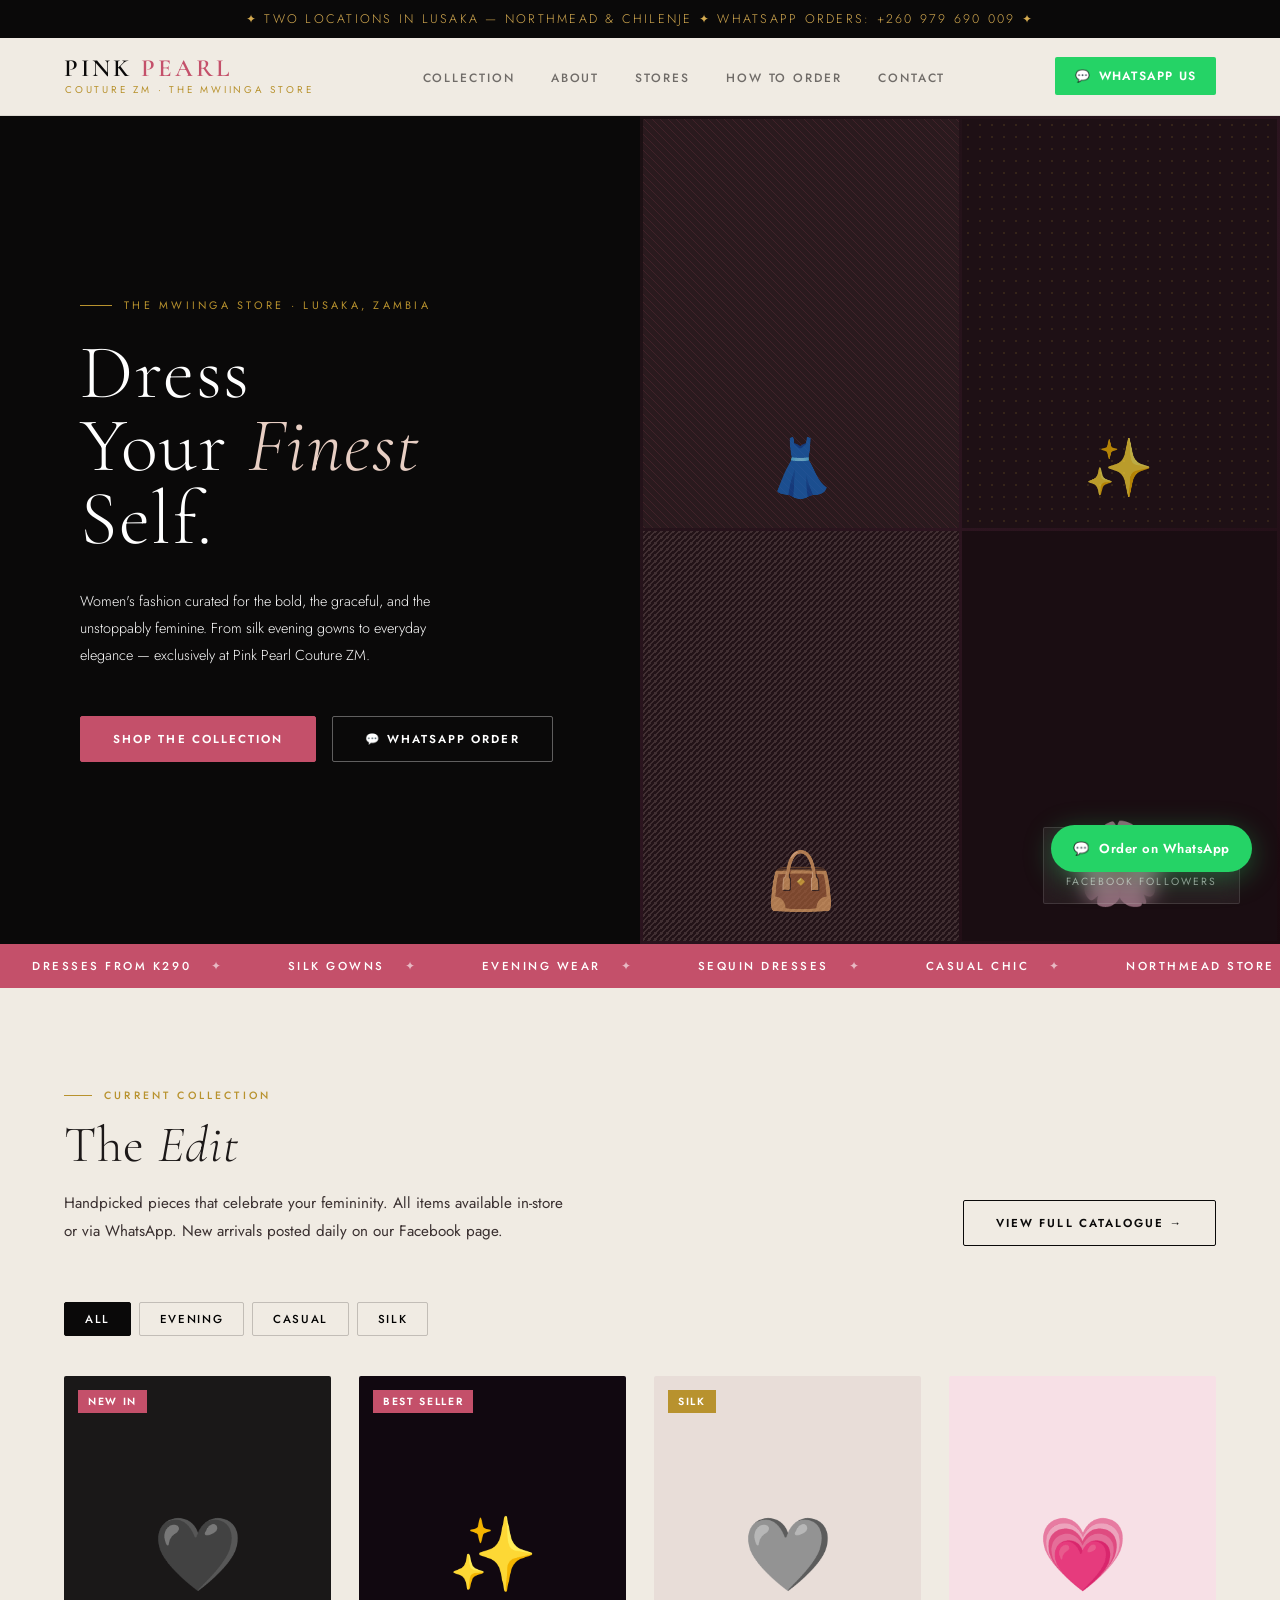
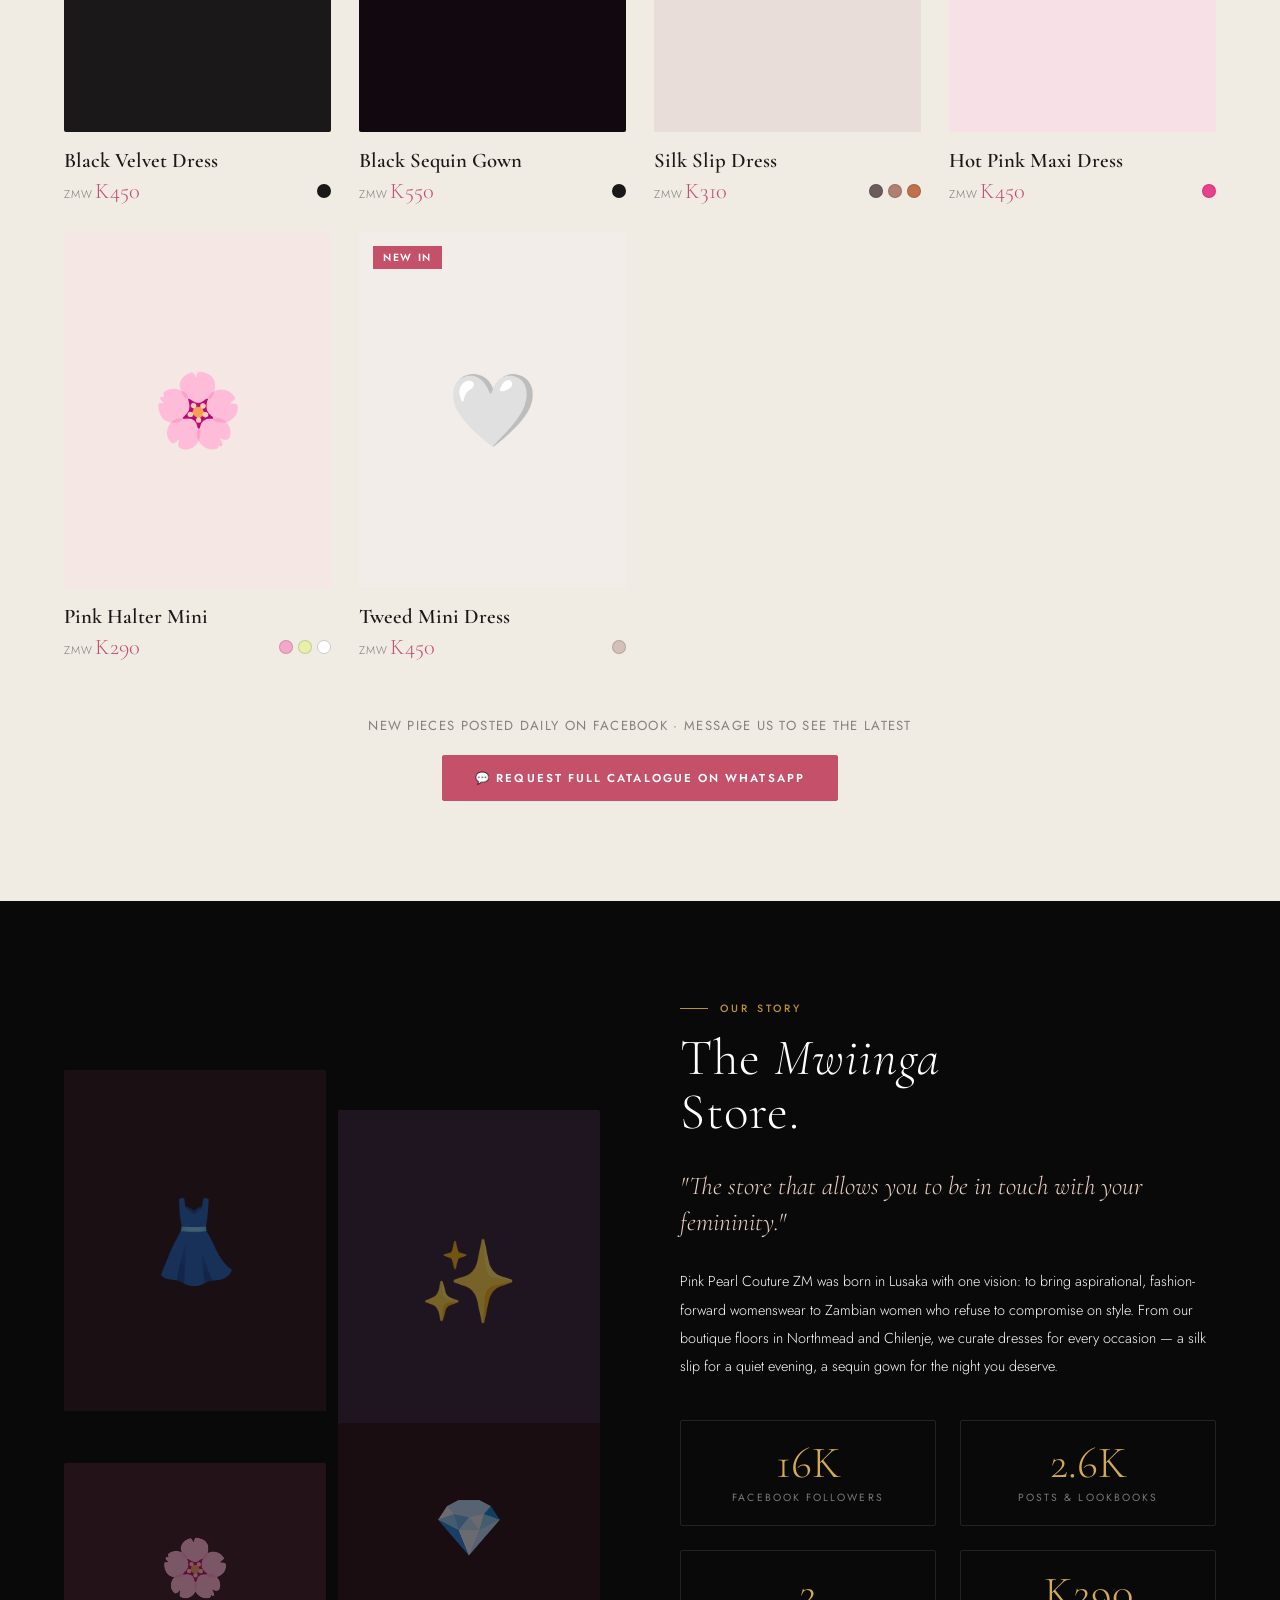
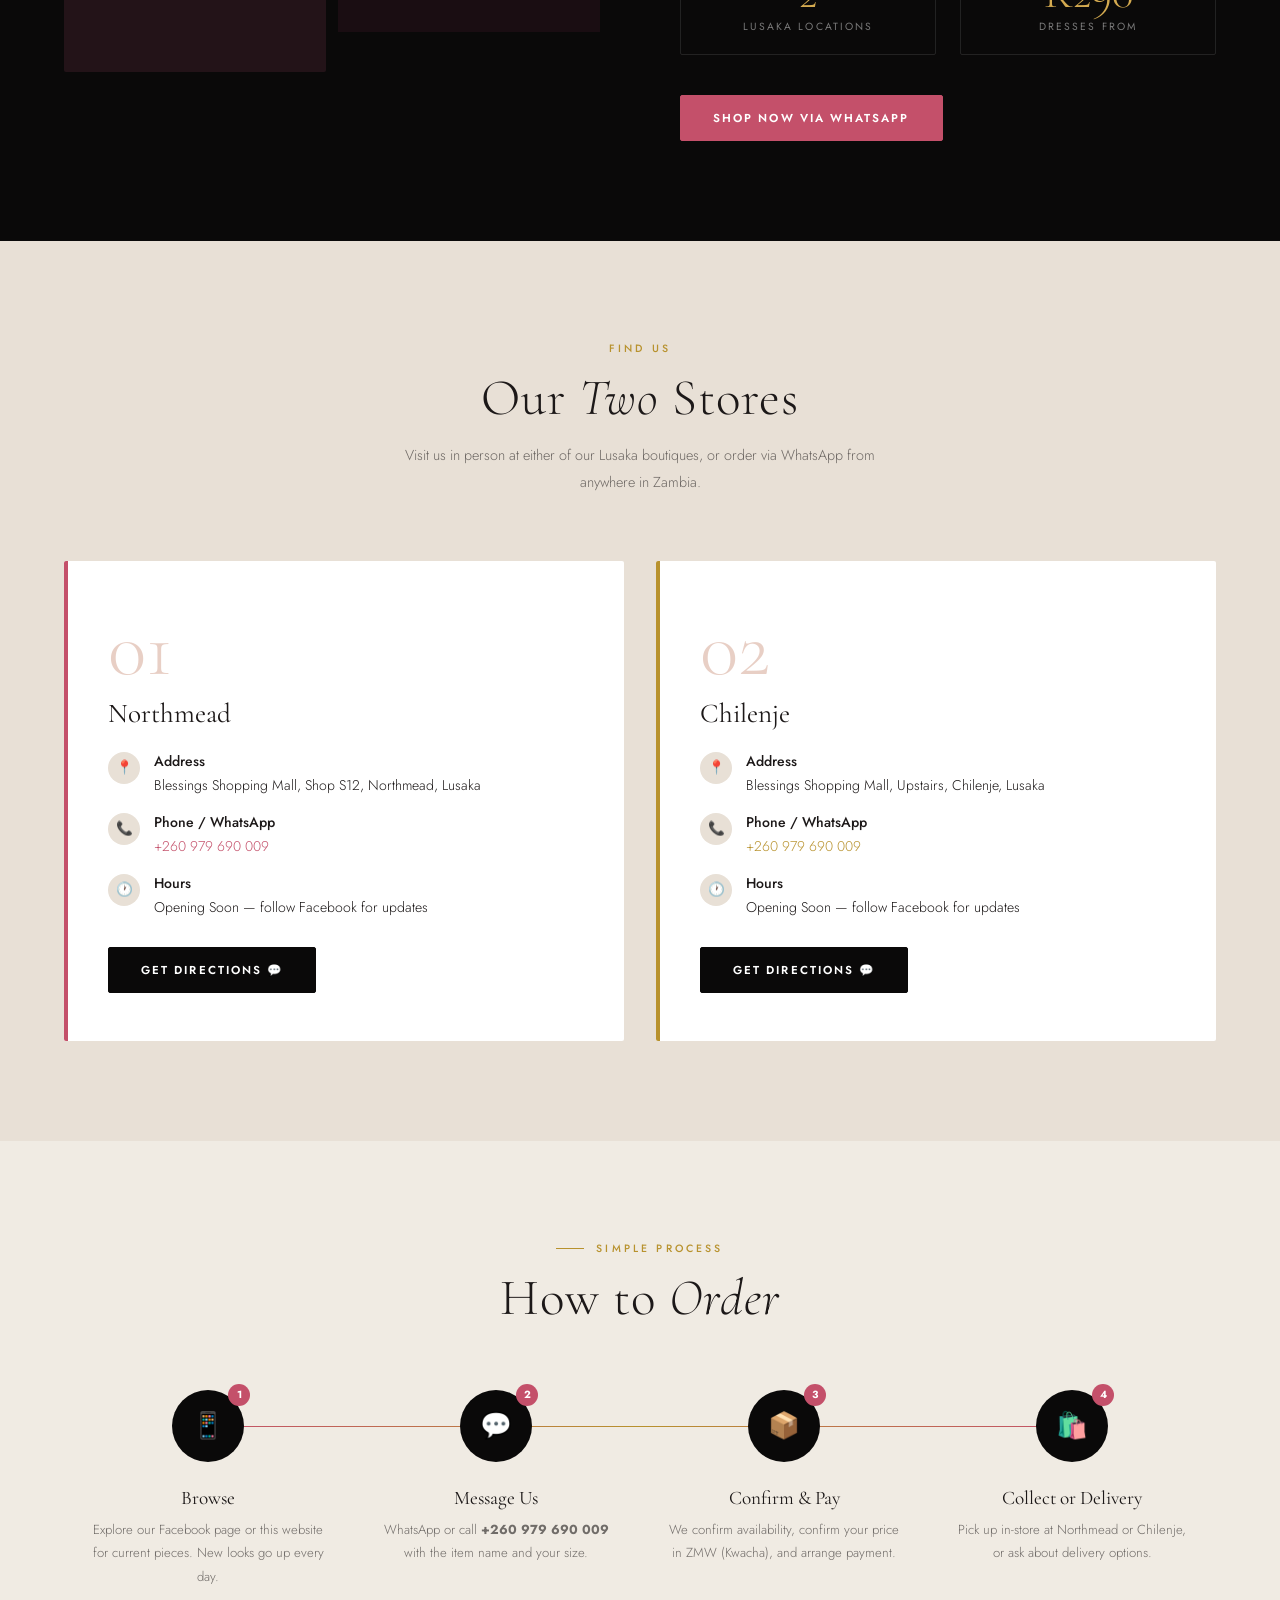
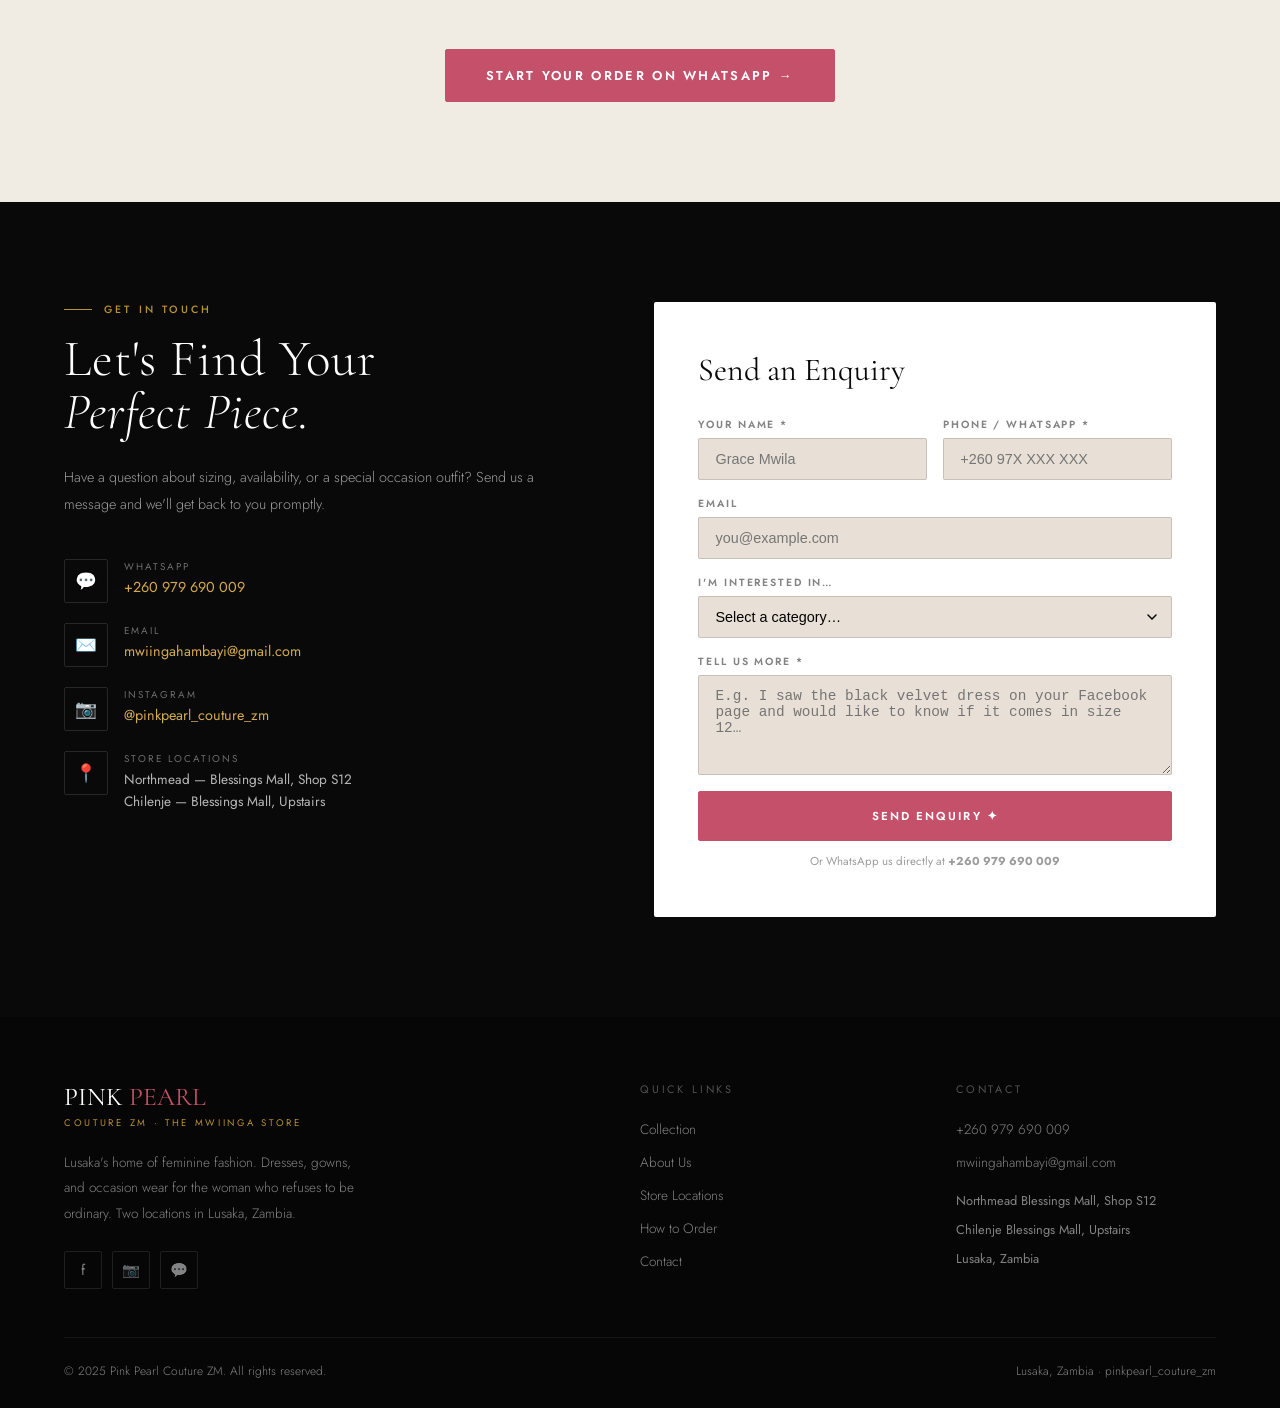
==== index.html @ a9a901a6 "Initial commit" ====
<!DOCTYPE html>
<html lang="en">
<head>
  <meta charset="UTF-8" />
  <meta name="viewport" content="width=device-width, initial-scale=1.0" />
  <title>Pink Pearl Couture ZM — The Mwiinga Store</title>
  <!-- Static website deployable on GitHub Pages, Vercel, Cloudflare Pages, Netlify, etc. -->
  <meta name="description" content="Lusaka's premier women's fashion boutique. Dresses, silk gowns, occasion wear. Two locations: Northmead & Chilenje, Lusaka, Zambia." />
  <link rel="preconnect" href="https://fonts.googleapis.com" />
  <link href="https://fonts.googleapis.com/css2?family=Cormorant+Garamond:ital,wght@0,300;0,400;0,600;1,300;1,400&family=Jost:wght@300;400;500;600&display=swap" rel="stylesheet" />
    <link rel="stylesheet" href="./assets/css/style.css" />
</head>
<body>

<!-- ANNOUNCEMENT -->
<div class="announce">
  ✦ Two locations in Lusaka — Northmead & Chilenje ✦ WhatsApp Orders: +260 979 690 009 ✦
</div>

<!-- NAVBAR -->
<nav class="nav" id="nav">
  <div class="nav__inner">
    <a href="#" class="nav__logo">
      <span class="nav__logo-main">PINK <span>PEARL</span></span>
      <span class="nav__logo-sub">Couture ZM · The Mwiinga Store</span>
    </a>
    <ul class="nav__links">
      <li><a href="#catalogue">Collection</a></li>
      <li><a href="#about">About</a></li>
      <li><a href="#locations">Stores</a></li>
      <li><a href="#order">How to Order</a></li>
      <li><a href="#contact">Contact</a></li>
    </ul>
    <div class="nav__actions">
      <a href="https://wa.me/260979690009" target="_blank" class="nav__wa">
        <span>💬</span> WhatsApp Us
      </a>
    </div>
    <button class="hamburger" id="ham" aria-label="Menu">
      <span></span><span></span><span></span>
    </button>
  </div>
  <ul class="mobile-nav" id="mobileNav">
    <li><a href="#catalogue">Collection</a></li>
    <li><a href="#about">About</a></li>
    <li><a href="#locations">Stores</a></li>
    <li><a href="#order">How to Order</a></li>
    <li><a href="#contact">Contact</a></li>
    <li>
      <a href="https://wa.me/260979690009" target="_blank"
         style="display:flex;align-items:center;gap:8px;background:#25d366;color:#fff;padding:14px 24px;border-radius:2px;font-weight:600;font-size:0.78rem;letter-spacing:0.12em;text-transform:uppercase;">
        💬 WhatsApp: +260 979 690 009
      </a>
    </li>
  </ul>
</nav>

<!-- HERO -->
<header class="hero">
  <div class="hero__left">
    <div class="hero__eyebrow">The Mwiinga Store · Lusaka, Zambia</div>
    <h1 class="reveal">
      Dress<br/>
      Your <em>Finest</em><br/>
      Self.
    </h1>
    <p class="hero__sub reveal">
      Women's fashion curated for the bold, the graceful, and the unstoppably feminine. From silk evening gowns to everyday elegance — exclusively at Pink Pearl Couture ZM.
    </p>
    <div class="hero__ctas reveal">
      <a href="#catalogue" class="btn btn-pink">Shop the Collection</a>
      <a href="https://wa.me/260979690009?text=Hi%2C%20I%20saw%20your%20collection%20and%20would%20like%20to%20enquire" target="_blank" class="btn btn-ghost">💬 WhatsApp Order</a>
    </div>
  </div>
  <div class="hero__right">
    <div class="hero__right-bg"></div>
    <div class="hero__grid">
      <div class="hero__grid-item"><span class="hero__grid-emoji">👗</span></div>
      <div class="hero__grid-item"><span class="hero__grid-emoji">✨</span></div>
      <div class="hero__grid-item"><span class="hero__grid-emoji">👜</span></div>
      <div class="hero__grid-item"><span class="hero__grid-emoji">🌸</span></div>
    </div>
    <div class="hero__tag">
      <span class="hero__tag-num">16K</span>
      <div class="hero__tag-label">Facebook Followers</div>
    </div>
  </div>
</header>

<!-- TICKER -->
<div class="ticker" aria-hidden="true">
  <div class="ticker__track">
    <span class="ticker__item">Dresses from K290</span>
    <span class="ticker__item">Silk Gowns</span>
    <span class="ticker__item">Evening Wear</span>
    <span class="ticker__item">Sequin Dresses</span>
    <span class="ticker__item">Casual Chic</span>
    <span class="ticker__item">Northmead Store</span>
    <span class="ticker__item">Chilenje Store</span>
    <span class="ticker__item">WhatsApp Orders</span>
    <span class="ticker__item">Dresses from K290</span>
    <span class="ticker__item">Silk Gowns</span>
    <span class="ticker__item">Evening Wear</span>
    <span class="ticker__item">Sequin Dresses</span>
    <span class="ticker__item">Casual Chic</span>
    <span class="ticker__item">Northmead Store</span>
    <span class="ticker__item">Chilenje Store</span>
    <span class="ticker__item">WhatsApp Orders</span>
  </div>
</div>

<!-- CATALOGUE -->
<section class="catalogue" id="catalogue">
  <div class="container">
    <div class="catalogue__header">
      <div class="catalogue__intro">
        <div class="section-label">Current Collection</div>
        <h2 class="section-title">The <em>Edit</em></h2>
        <p>Handpicked pieces that celebrate your femininity. All items available in-store or via WhatsApp. New arrivals posted daily on our Facebook page.</p>
      </div>
      <a href="https://wa.me/260979690009?text=Hi%2C%20I%27d%20like%20to%20see%20your%20full%20catalogue" target="_blank" class="btn btn-outline-dark">View Full Catalogue →</a>
    </div>

    <div class="catalogue__filters">
      <button class="filter-btn active" onclick="filterCat(this,'all')">All</button>
      <button class="filter-btn" onclick="filterCat(this,'evening')">Evening</button>
      <button class="filter-btn" onclick="filterCat(this,'casual')">Casual</button>
      <button class="filter-btn" onclick="filterCat(this,'silk')">Silk</button>
    </div>

    <div class="catalogue__grid" id="catalogueGrid">

      <div class="product-card reveal" data-cat="evening">
        <div class="product-card__img bg-ink">
          <div class="product-card__img-inner" style="font-size:4.5rem;">🖤</div>
          <div class="product-card__badge">New In</div>
          <a href="https://wa.me/260979690009?text=Hi%2C%20I%27m%20interested%20in%20the%20black%20velvet%20dress%20K450" target="_blank" class="product-card__wa" title="Order on WhatsApp">💬</a>
        </div>
        <div class="product-card__name">Black Velvet Dress</div>
        <div class="product-card__meta">
          <div class="product-card__price"><span>ZMW</span>K450</div>
          <div class="product-card__colors">
            <div class="product-card__color" style="background:#1a1818;"></div>
          </div>
        </div>
      </div>

      <div class="product-card reveal" data-cat="evening">
        <div class="product-card__img" style="background:#110810;">
          <div class="product-card__img-inner" style="font-size:4.5rem;">✨</div>
          <div class="product-card__badge">Best Seller</div>
          <a href="https://wa.me/260979690009?text=Hi%2C%20I%27m%20interested%20in%20the%20black%20sequin%20dress%20K550" target="_blank" class="product-card__wa" title="Order on WhatsApp">💬</a>
        </div>
        <div class="product-card__name">Black Sequin Gown</div>
        <div class="product-card__meta">
          <div class="product-card__price"><span>ZMW</span>K550</div>
          <div class="product-card__colors">
            <div class="product-card__color" style="background:#1a1818;"></div>
          </div>
        </div>
      </div>

      <div class="product-card reveal" data-cat="silk">
        <div class="product-card__img bg-dusty">
          <div class="product-card__img-inner" style="font-size:4.5rem;">🩶</div>
          <div class="product-card__badge gold">Silk</div>
          <a href="https://wa.me/260979690009?text=Hi%2C%20I%27m%20interested%20in%20the%20silk%20slip%20dress%20K310" target="_blank" class="product-card__wa">💬</a>
        </div>
        <div class="product-card__name">Silk Slip Dress</div>
        <div class="product-card__meta">
          <div class="product-card__price"><span>ZMW</span>K310</div>
          <div class="product-card__colors">
            <div class="product-card__color" style="background:#6b5b5b;"></div>
            <div class="product-card__color" style="background:#b08070;"></div>
            <div class="product-card__color" style="background:#c0704a;"></div>
          </div>
        </div>
      </div>

      <div class="product-card reveal" data-cat="casual">
        <div class="product-card__img bg-pink">
          <div class="product-card__img-inner" style="font-size:4.5rem;">💗</div>
          <a href="https://wa.me/260979690009?text=Hi%2C%20I%27m%20interested%20in%20the%20hot%20pink%20maxi%20dress%20K450" target="_blank" class="product-card__wa">💬</a>
        </div>
        <div class="product-card__name">Hot Pink Maxi Dress</div>
        <div class="product-card__meta">
          <div class="product-card__price"><span>ZMW</span>K450</div>
          <div class="product-card__colors">
            <div class="product-card__color" style="background:#e8408a;"></div>
          </div>
        </div>
      </div>

      <div class="product-card reveal" data-cat="casual">
        <div class="product-card__img bg-blush">
          <div class="product-card__img-inner" style="font-size:4.5rem;">🌸</div>
          <a href="https://wa.me/260979690009?text=Hi%2C%20I%27m%20interested%20in%20the%20pink%20halter%20mini%20K290" target="_blank" class="product-card__wa">💬</a>
        </div>
        <div class="product-card__name">Pink Halter Mini</div>
        <div class="product-card__meta">
          <div class="product-card__price"><span>ZMW</span>K290</div>
          <div class="product-card__colors">
            <div class="product-card__color" style="background:#f4a8c8;"></div>
            <div class="product-card__color" style="background:#e8f0a8;"></div>
            <div class="product-card__color" style="background:#fff;border:1.5px solid #ccc;"></div>
          </div>
        </div>
      </div>

      <div class="product-card reveal" data-cat="casual">
        <div class="product-card__img" style="background:#f2ede8;">
          <div class="product-card__img-inner" style="font-size:4.5rem;">🤍</div>
          <div class="product-card__badge">New In</div>
          <a href="https://wa.me/260979690009?text=Hi%2C%20I%27m%20interested%20in%20the%20tweed%20mini%20dress%20K450" target="_blank" class="product-card__wa">💬</a>
        </div>
        <div class="product-card__name">Tweed Mini Dress</div>
        <div class="product-card__meta">
          <div class="product-card__price"><span>ZMW</span>K450</div>
          <div class="product-card__colors">
            <div class="product-card__color" style="background:#d4c0b8;"></div>
          </div>
        </div>
      </div>

    </div>

    <div style="text-align:center; margin-top:56px;">
      <p style="font-size:0.82rem;opacity:0.5;margin-bottom:20px;letter-spacing:0.1em;text-transform:uppercase;">New pieces posted daily on Facebook · Message us to see the latest</p>
      <a href="https://wa.me/260979690009?text=Hi%2C%20please%20send%20me%20your%20latest%20catalogue" target="_blank" class="btn btn-pink">
        💬 Request Full Catalogue on WhatsApp
      </a>
    </div>
  </div>
</section>

<!-- ABOUT -->
<section class="about" id="about">
  <div class="container">
    <div class="about__inner">
      <div class="about__visual">
        <div class="about__photo">
          <div class="about__photo-inner" style="padding-top:130%;position:relative;">
            <div class="about__photo-inner-content" style="font-size:5rem;">👗</div>
          </div>
        </div>
        <div class="about__photo">
          <div class="about__photo-inner" style="padding-top:130%;position:relative;background:#1e1520;">
            <div class="about__photo-inner-content" style="font-size:5rem;">✨</div>
          </div>
        </div>
        <div class="about__photo">
          <div class="about__photo-inner" style="padding-top:80%;position:relative;background:#231318;">
            <div class="about__photo-inner-content" style="font-size:3.5rem;">🌸</div>
          </div>
        </div>
        <div class="about__photo">
          <div class="about__photo-inner" style="padding-top:80%;position:relative;background:#1a0d12;">
            <div class="about__photo-inner-content" style="font-size:3.5rem;">💎</div>
          </div>
        </div>
      </div>
      <div class="about__content">
        <div class="section-label">Our Story</div>
        <h2 class="section-title reveal" style="color:#fff;">The <em>Mwiinga</em><br/>Store.</h2>
        <p class="about__tagline reveal">"The store that allows you to be in touch with your femininity."</p>
        <p class="about__text reveal">
          Pink Pearl Couture ZM was born in Lusaka with one vision: to bring aspirational, fashion-forward womenswear to Zambian women who refuse to compromise on style. From our boutique floors in Northmead and Chilenje, we curate dresses for every occasion — a silk slip for a quiet evening, a sequin gown for the night you deserve.
        </p>
        <div class="about__stats reveal">
          <div class="about__stat">
            <span class="about__stat-num">16K</span>
            <div class="about__stat-label">Facebook Followers</div>
          </div>
          <div class="about__stat">
            <span class="about__stat-num">2.6K</span>
            <div class="about__stat-label">Posts & Lookbooks</div>
          </div>
          <div class="about__stat">
            <span class="about__stat-num">2</span>
            <div class="about__stat-label">Lusaka Locations</div>
          </div>
          <div class="about__stat">
            <span class="about__stat-num">K290</span>
            <div class="about__stat-label">Dresses From</div>
          </div>
        </div>
        <div class="reveal">
          <a href="https://wa.me/260979690009" target="_blank" class="btn btn-pink">Shop Now via WhatsApp</a>
        </div>
      </div>
    </div>
  </div>
</section>

<!-- LOCATIONS -->
<section class="locations" id="locations">
  <div class="container">
    <div class="locations__header">
      <div class="section-label">Find Us</div>
      <h2 class="section-title">Our <em>Two</em> Stores</h2>
      <p style="margin-top:16px;font-size:0.9rem;opacity:0.6;max-width:480px;margin-left:auto;margin-right:auto;font-weight:300;line-height:1.9;">
        Visit us in person at either of our Lusaka boutiques, or order via WhatsApp from anywhere in Zambia.
      </p>
    </div>
    <div class="locations__grid">
      <div class="location-card reveal">
        <div class="location-card__number">01</div>
        <h3>Northmead</h3>
        <div class="location-card__details">
          <div class="location-card__detail">
            <div class="location-card__detail-icon">📍</div>
            <div>
              <strong>Address</strong>
              Blessings Shopping Mall, Shop S12, Northmead, Lusaka
            </div>
          </div>
          <div class="location-card__detail">
            <div class="location-card__detail-icon">📞</div>
            <div>
              <strong>Phone / WhatsApp</strong>
              <a href="tel:+260979690009" style="color:var(--pink);">+260 979 690 009</a>
            </div>
          </div>
          <div class="location-card__detail">
            <div class="location-card__detail-icon">🕐</div>
            <div>
              <strong>Hours</strong>
              Opening Soon — follow Facebook for updates
            </div>
          </div>
        </div>
        <a href="https://wa.me/260979690009?text=Hi%2C%20I%27d%20like%20directions%20to%20your%20Northmead%20store" target="_blank" class="btn btn-dark" style="margin-top:28px;">Get Directions 💬</a>
      </div>

      <div class="location-card reveal">
        <div class="location-card__number">02</div>
        <h3>Chilenje</h3>
        <div class="location-card__details">
          <div class="location-card__detail">
            <div class="location-card__detail-icon">📍</div>
            <div>
              <strong>Address</strong>
              Blessings Shopping Mall, Upstairs, Chilenje, Lusaka
            </div>
          </div>
          <div class="location-card__detail">
            <div class="location-card__detail-icon">📞</div>
            <div>
              <strong>Phone / WhatsApp</strong>
              <a href="tel:+260979690009" style="color:var(--gold);">+260 979 690 009</a>
            </div>
          </div>
          <div class="location-card__detail">
            <div class="location-card__detail-icon">🕐</div>
            <div>
              <strong>Hours</strong>
              Opening Soon — follow Facebook for updates
            </div>
          </div>
        </div>
        <a href="https://wa.me/260979690009?text=Hi%2C%20I%27d%20like%20directions%20to%20your%20Chilenje%20store" target="_blank" class="btn btn-dark" style="margin-top:28px;">Get Directions 💬</a>
      </div>
    </div>
  </div>
</section>

<!-- HOW TO ORDER -->
<section class="howto" id="order">
  <div class="container">
    <div class="howto__header">
      <div class="section-label" style="justify-content:center;">
        <span style="display:block;width:28px;height:1px;background:var(--gold);"></span>
        Simple Process
      </div>
      <h2 class="section-title" style="margin-top:12px;">How to <em>Order</em></h2>
    </div>
    <div class="howto__steps">
      <div class="howto__step reveal">
        <div class="howto__step-circle">
          📱
          <div class="howto__step-num">1</div>
        </div>
        <h4>Browse</h4>
        <p>Explore our Facebook page or this website for current pieces. New looks go up every day.</p>
      </div>
      <div class="howto__step reveal">
        <div class="howto__step-circle">
          💬
          <div class="howto__step-num">2</div>
        </div>
        <h4>Message Us</h4>
        <p>WhatsApp or call <strong>+260 979 690 009</strong> with the item name and your size.</p>
      </div>
      <div class="howto__step reveal">
        <div class="howto__step-circle">
          📦
          <div class="howto__step-num">3</div>
        </div>
        <h4>Confirm &amp; Pay</h4>
        <p>We confirm availability, confirm your price in ZMW (Kwacha), and arrange payment.</p>
      </div>
      <div class="howto__step reveal">
        <div class="howto__step-circle">
          🛍️
          <div class="howto__step-num">4</div>
        </div>
        <h4>Collect or Delivery</h4>
        <p>Pick up in-store at Northmead or Chilenje, or ask about delivery options.</p>
      </div>
    </div>
    <div style="text-align:center;margin-top:60px;">
      <a href="https://wa.me/260979690009?text=Hi%2C%20I%27d%20like%20to%20place%20an%20order" target="_blank" class="btn btn-pink" style="font-size:0.8rem;padding:16px 40px;">
        Start Your Order on WhatsApp →
      </a>
    </div>
  </div>
</section>

<!-- CONTACT -->
<section class="contact" id="contact">
  <div class="container">
    <div class="contact__inner">
      <div class="contact__info">
        <div class="section-label">Get In Touch</div>
        <h2 class="section-title" style="color:#fff;">Let's Find Your<br/><em>Perfect Piece.</em></h2>
        <p>Have a question about sizing, availability, or a special occasion outfit? Send us a message and we'll get back to you promptly.</p>
        <div class="contact__items">
          <div class="contact__item">
            <div class="contact__item-icon">💬</div>
            <div>
              <div class="contact__item-label">WhatsApp</div>
              <div class="contact__item-value">
                <a href="https://wa.me/260979690009" target="_blank">+260 979 690 009</a>
              </div>
            </div>
          </div>
          <div class="contact__item">
            <div class="contact__item-icon">✉️</div>
            <div>
              <div class="contact__item-label">Email</div>
              <div class="contact__item-value">
                <a href="mailto:mwiingahambayi@gmail.com">mwiingahambayi@gmail.com</a>
              </div>
            </div>
          </div>
          <div class="contact__item">
            <div class="contact__item-icon">📷</div>
            <div>
              <div class="contact__item-label">Instagram</div>
              <div class="contact__item-value">
                <a href="https://www.instagram.com/pinkpearl_couture_zm" target="_blank">@pinkpearl_couture_zm</a>
              </div>
            </div>
          </div>
          <div class="contact__item">
            <div class="contact__item-icon">📍</div>
            <div>
              <div class="contact__item-label">Store Locations</div>
              <div class="contact__item-value" style="opacity:0.7;font-size:0.85rem;line-height:1.6;">
                Northmead — Blessings Mall, Shop S12<br/>
                Chilenje — Blessings Mall, Upstairs
              </div>
            </div>
          </div>
        </div>
      </div>

      <div class="contact-form">
        <h3>Send an Enquiry</h3>
        <div id="formBody">
          <div class="form-row">
            <div class="fg">
              <label for="cf-name">Your Name *</label>
              <input type="text" id="cf-name" placeholder="Grace Mwila" />
            </div>
            <div class="fg">
              <label for="cf-phone">Phone / WhatsApp *</label>
              <input type="tel" id="cf-phone" placeholder="+260 97X XXX XXX" />
            </div>
          </div>
          <div class="fg">
            <label for="cf-email">Email</label>
            <input type="email" id="cf-email" placeholder="you@example.com" />
          </div>
          <div class="fg">
            <label for="cf-interest">I'm interested in…</label>
            <select id="cf-interest">
              <option value="" disabled selected>Select a category…</option>
              <option>Evening / Occasion Dresses</option>
              <option>Casual Everyday Dresses</option>
              <option>Silk Gowns</option>
              <option>Sequin &amp; Party Wear</option>
              <option>Tweed &amp; Structured Pieces</option>
              <option>I have a specific item in mind</option>
            </select>
          </div>
          <div class="fg">
            <label for="cf-msg">Tell us more *</label>
            <textarea id="cf-msg" placeholder="E.g. I saw the black velvet dress on your Facebook page and would like to know if it comes in size 12…"></textarea>
          </div>
          <button class="btn btn-pink" style="width:100%;justify-content:center;padding:16px;" onclick="submitEnquiry()">
            Send Enquiry ✦
          </button>
          <p style="font-size:0.72rem;opacity:0.4;text-align:center;margin-top:12px;">
            Or WhatsApp us directly at <strong>+260 979 690 009</strong>
          </p>
        </div>
        <div id="form-success">
          <div class="check">💌</div>
          <h4>Enquiry Sent!</h4>
          <p>Thank you for reaching out. We'll respond on WhatsApp or email as soon as possible.<br/><br/>For faster response, message us directly on WhatsApp.</p>
          <br/>
          <a href="https://wa.me/260979690009" target="_blank" class="btn btn-pink" style="margin:0 auto;">💬 WhatsApp Us Now</a>
        </div>
      </div>
    </div>
  </div>
</section>

<!-- FOOTER -->
<footer class="footer">
  <div class="container">
    <div class="footer__inner">
      <div>
        <div class="footer__brand-name">PINK <span>PEARL</span></div>
        <div class="footer__brand-sub">Couture ZM · The Mwiinga Store</div>
        <p class="footer__brand-desc">
          Lusaka's home of feminine fashion. Dresses, gowns, and occasion wear for the woman who refuses to be ordinary. Two locations in Lusaka, Zambia.
        </p>
        <div class="footer__social">
          <a href="https://www.facebook.com/share/17P2yQg5Ns/" target="_blank" title="Facebook">f</a>
          <a href="https://www.instagram.com/pinkpearl_couture_zm" target="_blank" title="Instagram">📷</a>
          <a href="https://wa.me/260979690009" target="_blank" title="WhatsApp">💬</a>
        </div>
      </div>
      <div>
        <div class="footer__col-title">Quick Links</div>
        <ul class="footer__links">
          <li><a href="#catalogue">Collection</a></li>
          <li><a href="#about">About Us</a></li>
          <li><a href="#locations">Store Locations</a></li>
          <li><a href="#order">How to Order</a></li>
          <li><a href="#contact">Contact</a></li>
        </ul>
      </div>
      <div>
        <div class="footer__col-title">Contact</div>
        <ul class="footer__links">
          <li><a href="https://wa.me/260979690009">+260 979 690 009</a></li>
          <li><a href="mailto:mwiingahambayi@gmail.com">mwiingahambayi@gmail.com</a></li>
          <li style="margin-top:8px;font-size:0.8rem;">Northmead Blessings Mall, Shop S12</li>
          <li style="font-size:0.8rem;">Chilenje Blessings Mall, Upstairs</li>
          <li style="font-size:0.8rem;">Lusaka, Zambia</li>
        </ul>
      </div>
    </div>
    <div class="footer__bottom">
      <span>© 2025 Pink Pearl Couture ZM. All rights reserved.</span>
      <span>Lusaka, Zambia · pinkpearl_couture_zm</span>
    </div>
  </div>
</footer>

<!-- WHATSAPP FLOATING BUTTON -->
<div class="wa-float">
  <a href="https://wa.me/260979690009?text=Hi%2C%20I%27m%20interested%20in%20your%20collection" target="_blank">
    💬 <span class="wa-float-label">Order on WhatsApp</span>
  </a>
</div>

  <script src="./assets/js/main.js"></script>
</body>
</html>
---- assets/css/style.css ----
/* ============================================================
       DESIGN SYSTEM
       Aesthetic: Luxury editorial — warm blush, deep black, pearl
       gold accents. Feminine, aspirational, Zambian market.
    ============================================================ */
    :root {
      --black:      #0a0909;
      --offwhite:   #f0ebe3;
      --blush:      #e8cfc4;
      --blush-dark: #d9b0a0;
      --pink:       #c4506a;
      --pink-deep:  #a03858;
      --gold:       #b8922e;
      --gold-light: #d4aa50;
      --pearl:      #e8e0d6;

      --ff-display: 'Cormorant Garamond', serif;
      --ff-body:    'Jost', sans-serif;

      --ease: cubic-bezier(0.25, 0.46, 0.45, 0.94);
    }

    *, *::before, *::after { box-sizing: border-box; margin: 0; padding: 0; }
    html { scroll-behavior: smooth; }
    body {
      font-family: var(--ff-body);
      background: var(--offwhite);
      color: #1c1818;
      overflow-x: hidden;
    }
    a { color: inherit; text-decoration: none; }
    ul { list-style: none; }
    img { max-width: 100%; display: block; }
    button { cursor: pointer; font-family: inherit; }

    .container { max-width: 1200px; margin: 0 auto; padding: 0 24px; }

    /* ── REVEAL ANIMATION ── */
    .reveal {
      opacity: 0;
      transform: translateY(32px);
      transition: opacity 0.7s var(--ease), transform 0.7s var(--ease);
    }
    .reveal.on { opacity: 1; transform: none; }
    .reveal:nth-child(2) { transition-delay: 0.1s; }
    .reveal:nth-child(3) { transition-delay: 0.2s; }
    .reveal:nth-child(4) { transition-delay: 0.3s; }
    .reveal:nth-child(5) { transition-delay: 0.4s; }

    /* ============================================================
       ANNOUNCEMENT BAR
    ============================================================ */
    .announce {
      background: var(--black);
      color: var(--gold-light);
      text-align: center;
      padding: 10px 16px;
      font-size: 0.78rem;
      letter-spacing: 0.18em;
      text-transform: uppercase;
      font-weight: 300;
    }

    /* ============================================================
       NAVBAR
    ============================================================ */
    .nav {
      position: sticky;
      top: 0;
      z-index: 200;
      background: var(--offwhite);
      border-bottom: 1px solid rgba(10,9,9,0.08);
      transition: box-shadow 0.3s;
    }
    .nav.scrolled { box-shadow: 0 2px 24px rgba(10,9,9,0.07); }
    .nav__inner {
      display: flex;
      align-items: center;
      justify-content: space-between;
      padding: 18px 24px;
      max-width: 1200px;
      margin: 0 auto;
    }
    .nav__logo {
      display: flex;
      flex-direction: column;
      align-items: flex-start;
      gap: 1px;
    }
    .nav__logo-main {
      font-family: var(--ff-display);
      font-size: 1.55rem;
      font-weight: 600;
      letter-spacing: 0.12em;
      line-height: 1;
      color: var(--black);
    }
    .nav__logo-main span { color: var(--pink); }
    .nav__logo-sub {
      font-size: 0.62rem;
      letter-spacing: 0.28em;
      text-transform: uppercase;
      font-weight: 400;
      color: var(--gold);
      margin-left: 1px;
    }
    .nav__links {
      display: flex;
      gap: 36px;
    }
    .nav__links a {
      font-size: 0.75rem;
      letter-spacing: 0.16em;
      text-transform: uppercase;
      font-weight: 500;
      opacity: 0.6;
      transition: opacity 0.2s;
    }
    .nav__links a:hover { opacity: 1; }
    .nav__actions { display: flex; gap: 16px; align-items: center; }
    .nav__wa {
      display: flex;
      align-items: center;
      gap: 8px;
      background: #25d366;
      color: #fff;
      padding: 10px 20px;
      border-radius: 2px;
      font-size: 0.75rem;
      letter-spacing: 0.1em;
      text-transform: uppercase;
      font-weight: 600;
      transition: opacity 0.2s;
    }
    .nav__wa:hover { opacity: 0.85; }
    .hamburger {
      display: none;
      background: none;
      border: none;
      flex-direction: column;
      gap: 6px;
      padding: 4px;
    }
    .hamburger span {
      display: block; width: 26px; height: 1.5px;
      background: var(--black);
      transition: all 0.3s;
    }
    .mobile-nav {
      display: none;
      flex-direction: column;
      padding: 20px 24px 28px;
      gap: 0;
      background: var(--offwhite);
      border-top: 1px solid var(--blush);
    }
    .mobile-nav.open { display: flex; }
    .mobile-nav a {
      padding: 14px 0;
      font-size: 0.85rem;
      letter-spacing: 0.14em;
      text-transform: uppercase;
      font-weight: 500;
      border-bottom: 1px solid var(--blush);
    }
    .mobile-nav a:last-child { border: none; margin-top: 16px; }

    /* ============================================================
       HERO
    ============================================================ */
    .hero {
      background: var(--black);
      color: #fff;
      min-height: 92vh;
      display: grid;
      grid-template-columns: 1fr 1fr;
      position: relative;
      overflow: hidden;
    }
    .hero__left {
      display: flex;
      flex-direction: column;
      justify-content: center;
      padding: 80px 64px 80px 80px;
      position: relative;
      z-index: 2;
    }
    .hero__eyebrow {
      font-size: 0.68rem;
      letter-spacing: 0.3em;
      text-transform: uppercase;
      color: var(--gold);
      font-weight: 400;
      margin-bottom: 24px;
      display: flex;
      align-items: center;
      gap: 12px;
    }
    .hero__eyebrow::before {
      content: '';
      display: block;
      width: 32px; height: 1px;
      background: var(--gold);
    }
    .hero h1 {
      font-family: var(--ff-display);
      font-size: clamp(3.5rem, 6vw, 6.5rem);
      font-weight: 300;
      line-height: 0.95;
      letter-spacing: 0.02em;
      margin-bottom: 32px;
    }
    .hero h1 em {
      font-style: italic;
      color: var(--blush);
    }
    .hero__sub {
      font-size: 0.9rem;
      font-weight: 300;
      line-height: 1.85;
      opacity: 0.65;
      max-width: 380px;
      margin-bottom: 48px;
    }
    .hero__ctas { display: flex; gap: 16px; flex-wrap: wrap; }
    .btn {
      display: inline-flex;
      align-items: center;
      gap: 10px;
      padding: 14px 32px;
      font-size: 0.72rem;
      font-weight: 600;
      letter-spacing: 0.18em;
      text-transform: uppercase;
      border: 1.5px solid transparent;
      border-radius: 2px;
      transition: all 0.25s var(--ease);
    }
    .btn-pink {
      background: var(--pink);
      color: #fff;
      border-color: var(--pink);
    }
    .btn-pink:hover { background: var(--pink-deep); border-color: var(--pink-deep); }
    .btn-ghost {
      background: transparent;
      color: #fff;
      border-color: rgba(255,255,255,0.35);
    }
    .btn-ghost:hover { border-color: #fff; background: rgba(255,255,255,0.06); }
    .btn-dark {
      background: var(--black);
      color: #fff;
      border-color: var(--black);
    }
    .btn-dark:hover { background: #1a1818; }
    .btn-outline-dark {
      background: transparent;
      color: var(--black);
      border-color: var(--black);
    }
    .btn-outline-dark:hover { background: var(--black); color: #fff; }

    .hero__right {
      position: relative;
      overflow: hidden;
    }
    .hero__right-bg {
      position: absolute;
      inset: 0;
      background: linear-gradient(135deg, #1a0f12 0%, #2d1520 50%, #1a0a0f 100%);
    }
    .hero__grid {
      position: absolute;
      inset: 0;
      display: grid;
      grid-template-columns: 1fr 1fr;
      grid-template-rows: 1fr 1fr;
      gap: 3px;
      padding: 3px;
    }
    .hero__grid-item {
      background: var(--blush-dark);
      position: relative;
      overflow: hidden;
      display: flex;
      align-items: flex-end;
      justify-content: center;
      padding-bottom: 20px;
    }
    .hero__grid-item:nth-child(1) { background: #2a1a1e; }
    .hero__grid-item:nth-child(2) { background: #1e1015; }
    .hero__grid-item:nth-child(3) { background: #231318; }
    .hero__grid-item:nth-child(4) { background: #1a0d12; }
    /* Fabric texture visual */
    .hero__grid-item::before {
      content: '';
      position: absolute;
      inset: 0;
      opacity: 0.15;
    }
    .hero__grid-item:nth-child(1)::before {
      background: repeating-linear-gradient(45deg, var(--pink) 0, var(--pink) 1px, transparent 0, transparent 50%);
      background-size: 8px 8px;
    }
    .hero__grid-item:nth-child(2)::before {
      background: radial-gradient(circle at 50% 50%, var(--gold) 1px, transparent 1px);
      background-size: 12px 12px;
    }
    .hero__grid-item:nth-child(3)::before {
      background: repeating-linear-gradient(-45deg, var(--blush) 0, var(--blush) 1px, transparent 0, transparent 40%);
      background-size: 6px 6px;
    }
    .hero__grid-emoji {
      font-size: 3.5rem;
      opacity: 0.7;
      display: block;
      text-align: center;
      z-index: 1;
      position: relative;
    }
    .hero__grid-item:nth-child(4) .hero__grid-emoji { font-size: 5rem; opacity: 0.5; }
    .hero__tag {
      position: absolute;
      bottom: 40px;
      right: 40px;
      background: rgba(255,255,255,0.06);
      border: 1px solid rgba(255,255,255,0.12);
      backdrop-filter: blur(10px);
      padding: 14px 22px;
      border-radius: 2px;
      text-align: right;
      z-index: 10;
    }
    .hero__tag-num {
      font-family: var(--ff-display);
      font-size: 2rem;
      color: var(--gold-light);
      display: block;
      line-height: 1;
    }
    .hero__tag-label { font-size: 0.65rem; letter-spacing: 0.2em; text-transform: uppercase; opacity: 0.55; }

    /* ============================================================
       TICKER / MARQUEE
    ============================================================ */
    .ticker {
      background: var(--pink);
      color: #fff;
      overflow: hidden;
      padding: 14px 0;
      position: relative;
    }
    .ticker__track {
      display: flex;
      gap: 0;
      animation: ticker 22s linear infinite;
      white-space: nowrap;
    }
    .ticker__item {
      flex-shrink: 0;
      padding: 0 32px;
      font-size: 0.72rem;
      letter-spacing: 0.22em;
      text-transform: uppercase;
      font-weight: 500;
      display: flex;
      align-items: center;
      gap: 20px;
    }
    .ticker__item::after {
      content: '✦';
      opacity: 0.6;
    }
    @keyframes ticker {
      0% { transform: translateX(0); }
      100% { transform: translateX(-50%); }
    }

    /* ============================================================
       SECTION HEADERS
    ============================================================ */
    .section-label {
      font-size: 0.66rem;
      letter-spacing: 0.3em;
      text-transform: uppercase;
      font-weight: 500;
      color: var(--gold);
      display: flex;
      align-items: center;
      gap: 12px;
      margin-bottom: 16px;
    }
    .section-label::before {
      content: '';
      width: 28px; height: 1px;
      background: var(--gold);
      display: block;
    }
    .section-title {
      font-family: var(--ff-display);
      font-size: clamp(2.5rem, 4vw, 4rem);
      font-weight: 300;
      line-height: 1.05;
      letter-spacing: 0.02em;
    }
    .section-title em { font-style: italic; }

    /* ============================================================
       CATALOGUE / PRODUCTS
    ============================================================ */
    .catalogue { padding: 100px 0; }
    .catalogue__header {
      display: flex;
      align-items: flex-end;
      justify-content: space-between;
      margin-bottom: 56px;
      flex-wrap: wrap;
      gap: 24px;
    }
    .catalogue__intro { max-width: 500px; }
    .catalogue__intro p {
      margin-top: 16px;
      font-size: 0.95rem;
      font-weight: 400;
      line-height: 1.9;
      color: #3a3030;
    }
    .catalogue__filters {
      display: flex;
      gap: 8px;
      flex-wrap: wrap;
      margin-bottom: 40px;
    }
    .filter-btn {
      padding: 8px 20px;
      font-size: 0.72rem;
      letter-spacing: 0.14em;
      text-transform: uppercase;
      font-weight: 500;
      border: 1px solid rgba(10,9,9,0.2);
      background: transparent;
      border-radius: 2px;
      transition: all 0.2s;
    }
    .filter-btn.active,
    .filter-btn:hover {
      background: var(--black);
      color: #fff;
      border-color: var(--black);
    }
    .catalogue__grid {
      display: grid;
      grid-template-columns: repeat(auto-fill, minmax(260px, 1fr));
      gap: 28px;
    }
    .product-card {
      position: relative;
      cursor: pointer;
    }
    .product-card__img {
      aspect-ratio: 3/4;
      background: var(--pearl);
      border-radius: 2px;
      overflow: hidden;
      position: relative;
      margin-bottom: 16px;
    }
    .product-card__img-inner {
      width: 100%;
      height: 100%;
      display: flex;
      align-items: center;
      justify-content: center;
      font-size: 5rem;
      transition: transform 0.5s var(--ease);
    }
    .product-card:hover .product-card__img-inner { transform: scale(1.04); }
    .product-card__badge {
      position: absolute;
      top: 14px;
      left: 14px;
      background: var(--pink);
      color: #fff;
      font-size: 0.65rem;
      letter-spacing: 0.16em;
      text-transform: uppercase;
      padding: 4px 10px;
      font-weight: 600;
    }
    .product-card__badge.gold { background: var(--gold); }
    .product-card__wa {
      position: absolute;
      bottom: 14px;
      right: 14px;
      background: #25d366;
      color: #fff;
      border: none;
      border-radius: 50%;
      width: 44px; height: 44px;
      display: flex;
      align-items: center;
      justify-content: center;
      font-size: 1.2rem;
      opacity: 0;
      transform: translateY(8px);
      transition: all 0.25s var(--ease);
      text-decoration: none;
    }
    .product-card:hover .product-card__wa { opacity: 1; transform: none; }
    .product-card__name {
      font-family: var(--ff-display);
      font-size: 1.3rem;
      font-weight: 600;
      color: #1c1818;
      margin-bottom: 4px;
    }
    .product-card__meta {
      display: flex;
      align-items: center;
      justify-content: space-between;
    }
    .product-card__price {
      font-family: var(--ff-display);
      font-size: 1.4rem;
      font-weight: 300;
      color: var(--pink);
    }
    .product-card__price span {
      font-family: var(--ff-body);
      font-size: 0.7rem;
      letter-spacing: 0.08em;
      color: var(--black);
      opacity: 0.5;
      margin-right: 2px;
    }
    .product-card__colors { display: flex; gap: 5px; }
    .product-card__color {
      width: 14px; height: 14px;
      border-radius: 50%;
      border: 1.5px solid rgba(10,9,9,0.15);
    }

    /* BG COLOURS per card */
    .bg-blush { background: #f5e8e4; }
    .bg-ink   { background: #1a1818; }
    .bg-dusty { background: #e8ddd8; }
    .bg-pink  { background: #f7e0e6; }
    .bg-olive { background: #dde8d8; }

    /* ============================================================
       ABOUT / BRAND STORY
    ============================================================ */
    .about {
      background: var(--black);
      color: #fff;
      padding: 100px 0;
      overflow: hidden;
    }
    .about__inner {
      display: grid;
      grid-template-columns: 1fr 1fr;
      gap: 80px;
      align-items: center;
    }
    .about__visual {
      display: grid;
      grid-template-columns: 1fr 1fr;
      gap: 12px;
    }
    .about__photo {
      border-radius: 2px;
      overflow: hidden;
      position: relative;
    }
    .about__photo-inner {
      padding-top: 130%;
      background: #1a0f12;
      display: flex;
      align-items: center;
      justify-content: center;
      font-size: 4rem;
    }
    .about__photo:nth-child(2) { margin-top: 40px; }
    .about__photo:nth-child(3) .about__photo-inner { padding-top: 80%; background: #1e1520; }
    .about__photo:nth-child(4) { margin-top: -40px; }
    .about__photo-inner-content {
      position: absolute;
      inset: 0;
      display: flex;
      align-items: center;
      justify-content: center;
      font-size: 4rem;
      opacity: 0.4;
    }
    .about__content .section-label { color: var(--gold); }
    .about__content .section-label::before { background: var(--gold); }
    .about__content h2 { color: #fff; margin-bottom: 28px; }
    .about__tagline {
      font-family: var(--ff-display);
      font-size: 1.6rem;
      font-style: italic;
      font-weight: 300;
      color: var(--blush);
      margin-bottom: 28px;
      line-height: 1.4;
    }
    .about__text {
      font-size: 0.9rem;
      font-weight: 300;
      line-height: 1.95;
      opacity: 0.6;
      margin-bottom: 40px;
    }
    .about__stats {
      display: grid;
      grid-template-columns: 1fr 1fr;
      gap: 24px;
      margin-bottom: 40px;
    }
    .about__stat {
      padding: 20px;
      border: 1px solid rgba(255,255,255,0.1);
      border-radius: 2px;
      text-align: center;
    }
    .about__stat-num {
      font-family: var(--ff-display);
      font-size: 2.8rem;
      font-weight: 300;
      color: var(--gold-light);
      display: block;
      line-height: 1;
      margin-bottom: 4px;
    }
    .about__stat-label { font-size: 0.65rem; letter-spacing: 0.2em; text-transform: uppercase; opacity: 0.45; }

    /* ============================================================
       LOCATIONS
    ============================================================ */
    .locations { padding: 100px 0; background: var(--pearl); }
    .locations__header { text-align: center; margin-bottom: 64px; }
    .locations__header .section-label { justify-content: center; }
    .locations__header .section-label::before { display: none; }
    .locations__grid {
      display: grid;
      grid-template-columns: 1fr 1fr;
      gap: 32px;
    }
    .location-card {
      background: #fff;
      padding: 48px 44px;
      border-radius: 2px;
      position: relative;
      overflow: hidden;
    }
    .location-card::before {
      content: '';
      position: absolute;
      top: 0; left: 0;
      width: 4px; height: 100%;
      background: var(--pink);
    }
    .location-card:nth-child(2)::before { background: var(--gold); }
    .location-card__number {
      font-family: var(--ff-display);
      font-size: 5rem;
      font-weight: 300;
      color: var(--blush-dark);
      line-height: 1;
      margin-bottom: 8px;
      opacity: 0.6;
    }
    .location-card h3 {
      font-family: var(--ff-display);
      font-size: 1.7rem;
      font-weight: 400;
      margin-bottom: 20px;
    }
    .location-card__details { display: flex; flex-direction: column; gap: 14px; }
    .location-card__detail {
      display: flex;
      gap: 14px;
      align-items: flex-start;
      font-size: 0.88rem;
      font-weight: 300;
      line-height: 1.6;
    }
    .location-card__detail-icon {
      width: 32px; height: 32px;
      background: var(--pearl);
      border-radius: 50%;
      display: flex;
      align-items: center;
      justify-content: center;
      font-size: 0.85rem;
      flex-shrink: 0;
      margin-top: 2px;
    }
    .location-card__detail strong { display: block; font-weight: 500; margin-bottom: 2px; }

    /* ============================================================
       HOW TO ORDER
    ============================================================ */
    .howto { padding: 100px 0; }
    .howto__header { text-align: center; margin-bottom: 64px; }
    .howto__header .section-label { justify-content: center; }
    .howto__header .section-label::before { display: none; }
    .howto__steps {
      display: grid;
      grid-template-columns: repeat(4, 1fr);
      gap: 0;
      position: relative;
    }
    .howto__steps::before {
      content: '';
      position: absolute;
      top: 36px;
      left: 12.5%;
      right: 12.5%;
      height: 1px;
      background: linear-gradient(to right, var(--pink), var(--gold), var(--pink));
      z-index: 0;
    }
    .howto__step {
      text-align: center;
      padding: 0 24px;
      position: relative;
      z-index: 1;
    }
    .howto__step-circle {
      width: 72px; height: 72px;
      border-radius: 50%;
      background: var(--black);
      color: #fff;
      display: flex;
      align-items: center;
      justify-content: center;
      margin: 0 auto 24px;
      font-size: 1.6rem;
      position: relative;
    }
    .howto__step-num {
      position: absolute;
      top: -6px;
      right: -6px;
      width: 22px; height: 22px;
      background: var(--pink);
      border-radius: 50%;
      font-size: 0.65rem;
      font-weight: 700;
      display: flex;
      align-items: center;
      justify-content: center;
    }
    .howto__step h4 {
      font-family: var(--ff-display);
      font-size: 1.2rem;
      font-weight: 400;
      margin-bottom: 8px;
    }
    .howto__step p {
      font-size: 0.82rem;
      font-weight: 300;
      line-height: 1.8;
      opacity: 0.6;
    }

    /* ============================================================
       CONTACT / ENQUIRY
    ============================================================ */
    .contact { padding: 100px 0; background: var(--black); color: #fff; }
    .contact__inner {
      display: grid;
      grid-template-columns: 1fr 1.1fr;
      gap: 80px;
      align-items: start;
    }
    .contact__info .section-label { color: var(--gold); }
    .contact__info .section-label::before { background: var(--gold); }
    .contact__info h2 { color: #fff; margin-bottom: 24px; }
    .contact__info p {
      font-size: 0.9rem;
      font-weight: 300;
      line-height: 1.9;
      opacity: 0.6;
      margin-bottom: 40px;
    }
    .contact__items { display: flex; flex-direction: column; gap: 20px; }
    .contact__item {
      display: flex;
      gap: 16px;
      align-items: flex-start;
    }
    .contact__item-icon {
      width: 44px; height: 44px;
      border: 1px solid rgba(255,255,255,0.12);
      border-radius: 2px;
      display: flex;
      align-items: center;
      justify-content: center;
      font-size: 1.1rem;
      flex-shrink: 0;
    }
    .contact__item-label {
      font-size: 0.62rem;
      letter-spacing: 0.2em;
      text-transform: uppercase;
      opacity: 0.4;
      margin-bottom: 3px;
    }
    .contact__item-value { font-size: 0.9rem; font-weight: 400; }
    .contact__item-value a { color: var(--gold-light); }

    /* FORM */
    .contact-form {
      background: #fff;
      color: var(--black);
      padding: 48px 44px;
      border-radius: 2px;
    }
    .contact-form h3 {
      font-family: var(--ff-display);
      font-size: 2rem;
      font-weight: 400;
      margin-bottom: 28px;
    }
    .form-row { display: grid; grid-template-columns: 1fr 1fr; gap: 16px; }
    .fg {
      display: flex;
      flex-direction: column;
      gap: 6px;
      margin-bottom: 16px;
    }
    .fg label {
      font-size: 0.65rem;
      font-weight: 600;
      letter-spacing: 0.18em;
      text-transform: uppercase;
      opacity: 0.5;
    }
    .fg input, .fg select, .fg textarea {
      padding: 12px 16px;
      border: 1px solid rgba(10,9,9,0.15);
      border-radius: 2px;
      background: var(--pearl);
      font-size: 0.9rem;
      font-weight: 300;
      outline: none;
      transition: border-color 0.2s;
      width: 100%;
    }
    .fg input:focus, .fg select:focus, .fg textarea:focus {
      border-color: var(--pink);
    }
    .fg textarea { resize: vertical; min-height: 100px; }
    .fg select {
      appearance: none;
      background-image: url("data:image/svg+xml,%3Csvg xmlns='http://www.w3.org/2000/svg' width='10' height='6' fill='none'%3E%3Cpath d='M1 1l4 4 4-4' stroke='%230a0909' stroke-width='1.5' stroke-linecap='round'/%3E%3C/svg%3E");
      background-repeat: no-repeat;
      background-position: right 14px center;
    }
    #form-success {
      display: none;
      text-align: center;
      padding: 40px 0;
    }
    #form-success .check { font-size: 3rem; margin-bottom: 16px; }
    #form-success h4 {
      font-family: var(--ff-display);
      font-size: 1.8rem;
      margin-bottom: 8px;
    }
    #form-success p { font-size: 0.9rem; opacity: 0.6; line-height: 1.8; }

    /* ============================================================
       WHATSAPP FLOAT
    ============================================================ */
    .wa-float {
      position: fixed;
      bottom: 28px;
      right: 28px;
      z-index: 300;
    }
    .wa-float a {
      display: flex;
      align-items: center;
      gap: 10px;
      background: #25d366;
      color: #fff;
      padding: 14px 22px;
      border-radius: 100px;
      font-size: 0.82rem;
      font-weight: 600;
      box-shadow: 0 6px 28px rgba(37,211,102,0.35);
      letter-spacing: 0.04em;
      animation: floatbounce 3s ease-in-out infinite;
    }
    @keyframes floatbounce {
      0%, 100% { transform: translateY(0); }
      50% { transform: translateY(-5px); }
    }
    .wa-float-label { display: inline; }

    /* ============================================================
       FOOTER
    ============================================================ */
    .footer {
      background: #070606;
      color: rgba(255,255,255,0.5);
      padding: 64px 0 28px;
    }
    .footer__inner {
      display: grid;
      grid-template-columns: 2fr 1fr 1fr;
      gap: 56px;
      margin-bottom: 48px;
    }
    .footer__brand-name {
      font-family: var(--ff-display);
      font-size: 1.6rem;
      color: #fff;
      margin-bottom: 4px;
    }
    .footer__brand-name span { color: var(--pink); }
    .footer__brand-sub {
      font-size: 0.6rem;
      letter-spacing: 0.28em;
      text-transform: uppercase;
      color: var(--gold);
      margin-bottom: 20px;
    }
    .footer__brand-desc {
      font-size: 0.85rem;
      font-weight: 300;
      line-height: 1.9;
      max-width: 300px;
      margin-bottom: 24px;
    }
    .footer__social { display: flex; gap: 10px; }
    .footer__social a {
      width: 38px; height: 38px;
      border: 1px solid rgba(255,255,255,0.1);
      border-radius: 2px;
      display: flex;
      align-items: center;
      justify-content: center;
      font-size: 0.9rem;
      transition: all 0.2s;
      color: rgba(255,255,255,0.5);
    }
    .footer__social a:hover { background: var(--pink); border-color: var(--pink); color: #fff; }
    .footer__col-title {
      font-size: 0.68rem;
      letter-spacing: 0.26em;
      text-transform: uppercase;
      color: rgba(255,255,255,0.3);
      margin-bottom: 20px;
    }
    .footer__links { display: flex; flex-direction: column; gap: 10px; }
    .footer__links a {
      font-size: 0.85rem;
      font-weight: 300;
      transition: color 0.2s;
    }
    .footer__links a:hover { color: var(--gold-light); }
    .footer__bottom {
      border-top: 1px solid rgba(255,255,255,0.06);
      padding-top: 24px;
      display: flex;
      justify-content: space-between;
      flex-wrap: wrap;
      gap: 12px;
      font-size: 0.75rem;
      font-weight: 300;
    }

    /* ============================================================
       RESPONSIVE
    ============================================================ */
    @media (max-width: 1024px) {
      .hero { grid-template-columns: 1fr; min-height: auto; }
      .hero__right { height: 400px; }
      .hero__left { padding: 64px 40px; }
      .about__inner { grid-template-columns: 1fr; gap: 56px; }
      .about__visual { display: none; }
      .contact__inner { grid-template-columns: 1fr; gap: 56px; }
      .howto__steps { grid-template-columns: 1fr 1fr; gap: 48px; }
      .howto__steps::before { display: none; }
    }

    @media (max-width: 768px) {
      .nav__links, .nav__actions { display: none; }
      .hamburger { display: flex; }
      .hero__left { padding: 52px 24px; }
      .hero__right { display: none; }
      .catalogue { padding: 64px 0; }
      .locations__grid { grid-template-columns: 1fr; }
      .howto__steps { grid-template-columns: 1fr 1fr; }
      .footer__inner { grid-template-columns: 1fr; gap: 40px; }
      .footer__bottom { flex-direction: column; text-align: center; }
      .wa-float-label { display: none; }
      .form-row { grid-template-columns: 1fr; }
    }

    @media (max-width: 500px) {
      .howto__steps { grid-template-columns: 1fr; }
      .about__stats { grid-template-columns: 1fr; }
      .contact-form { padding: 32px 24px; }
      .location-card { padding: 36px 28px; }
    }
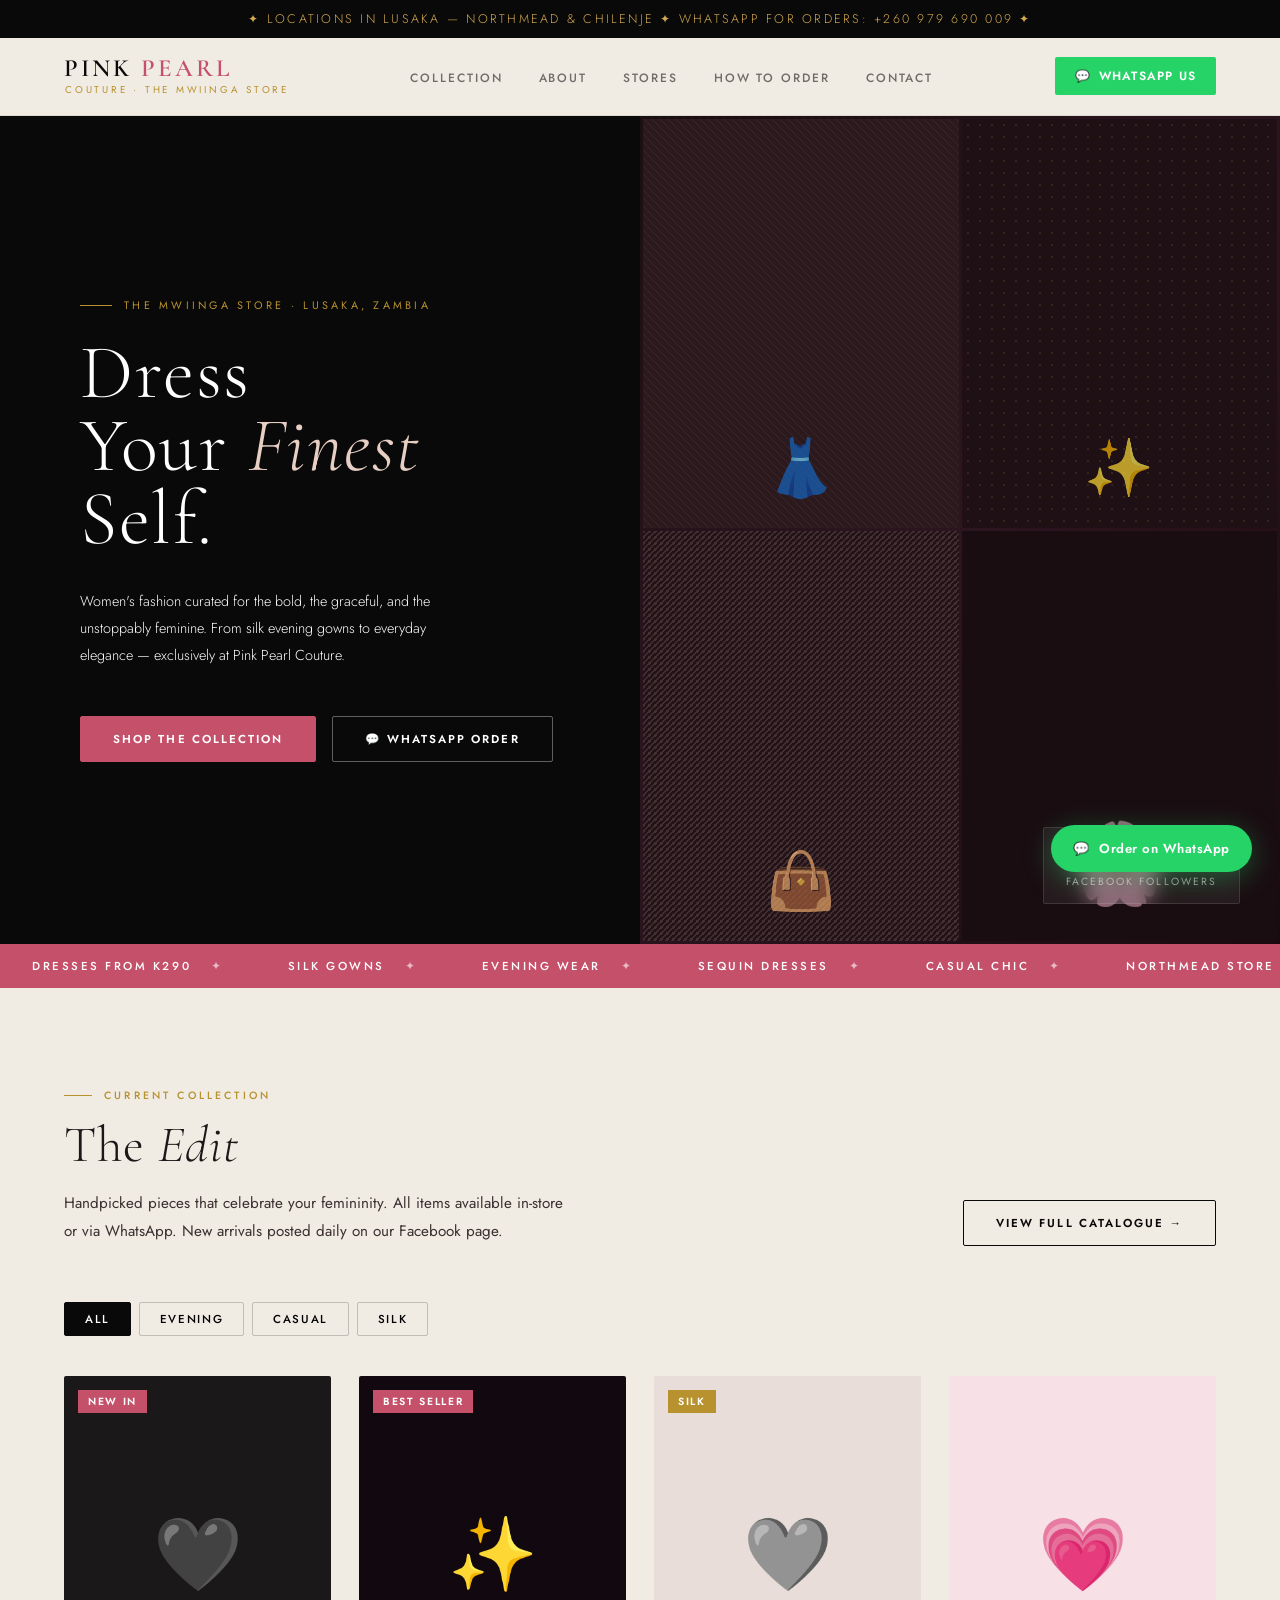
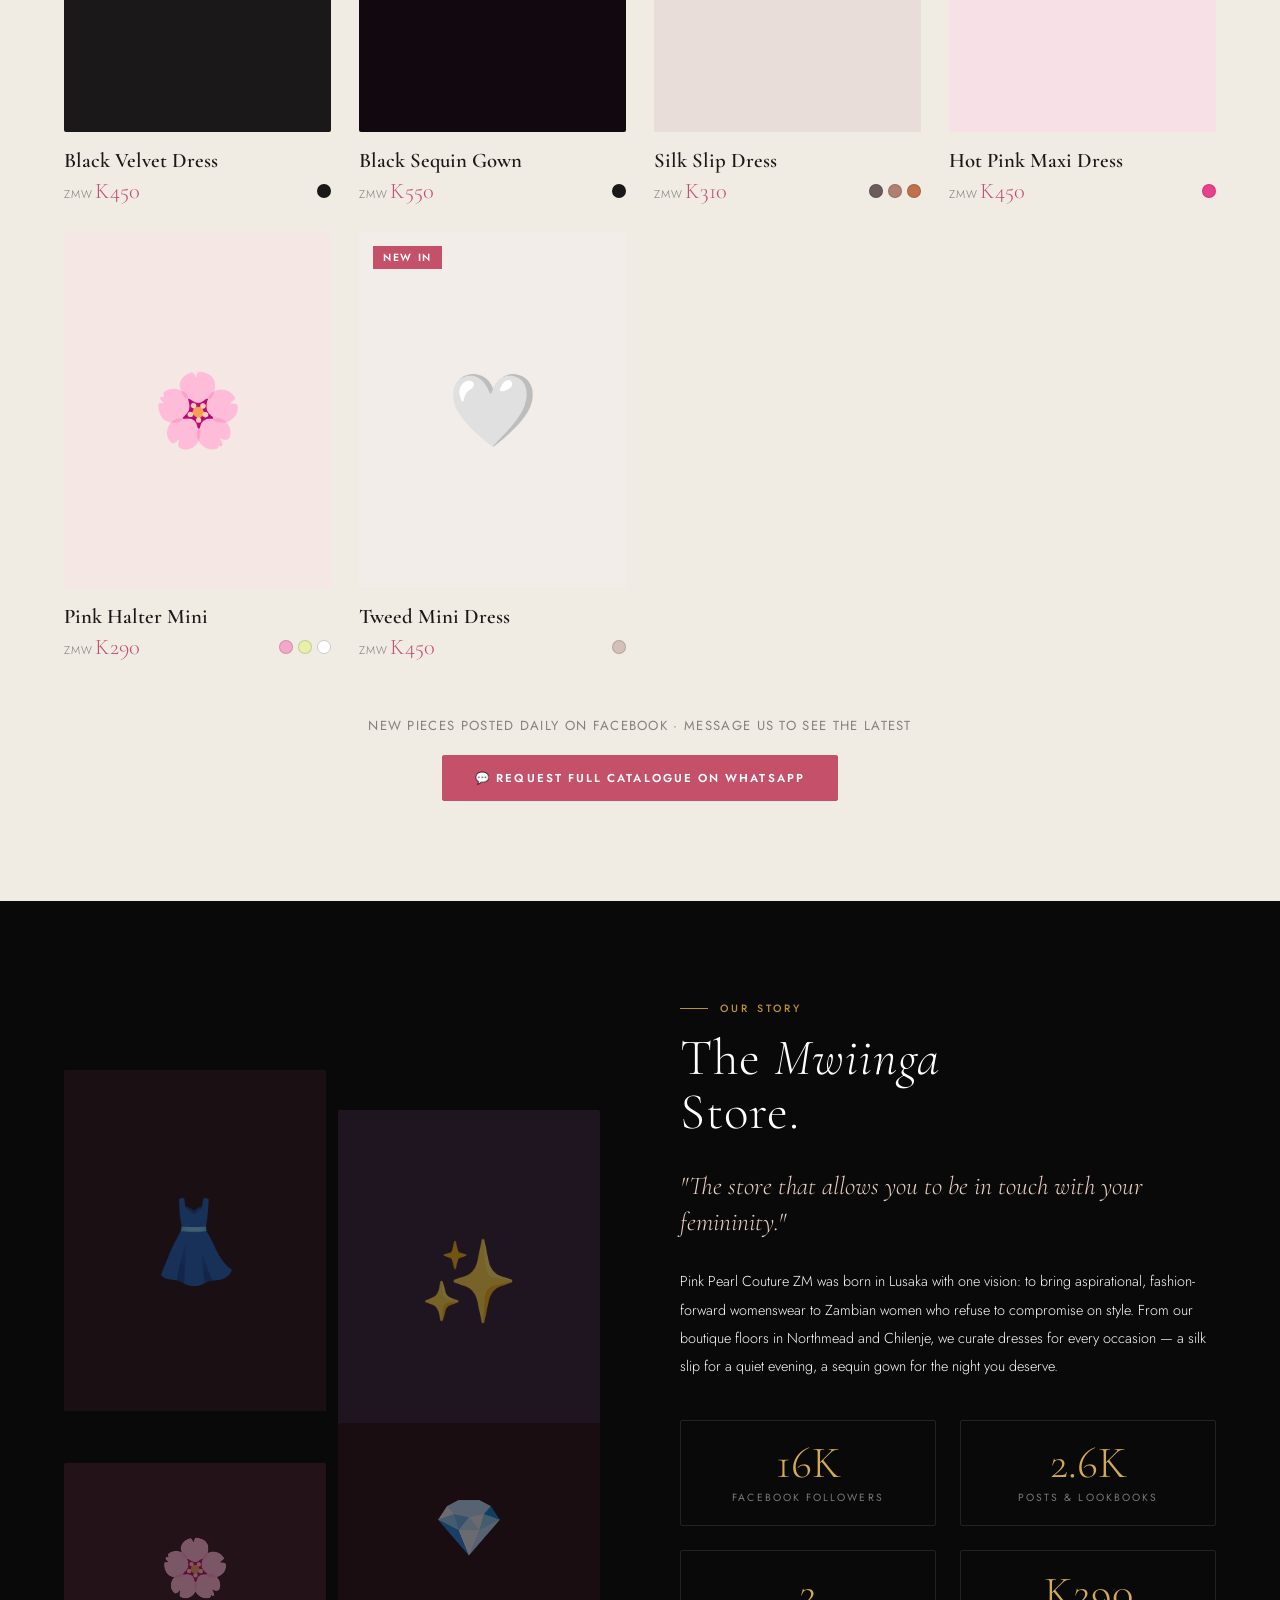
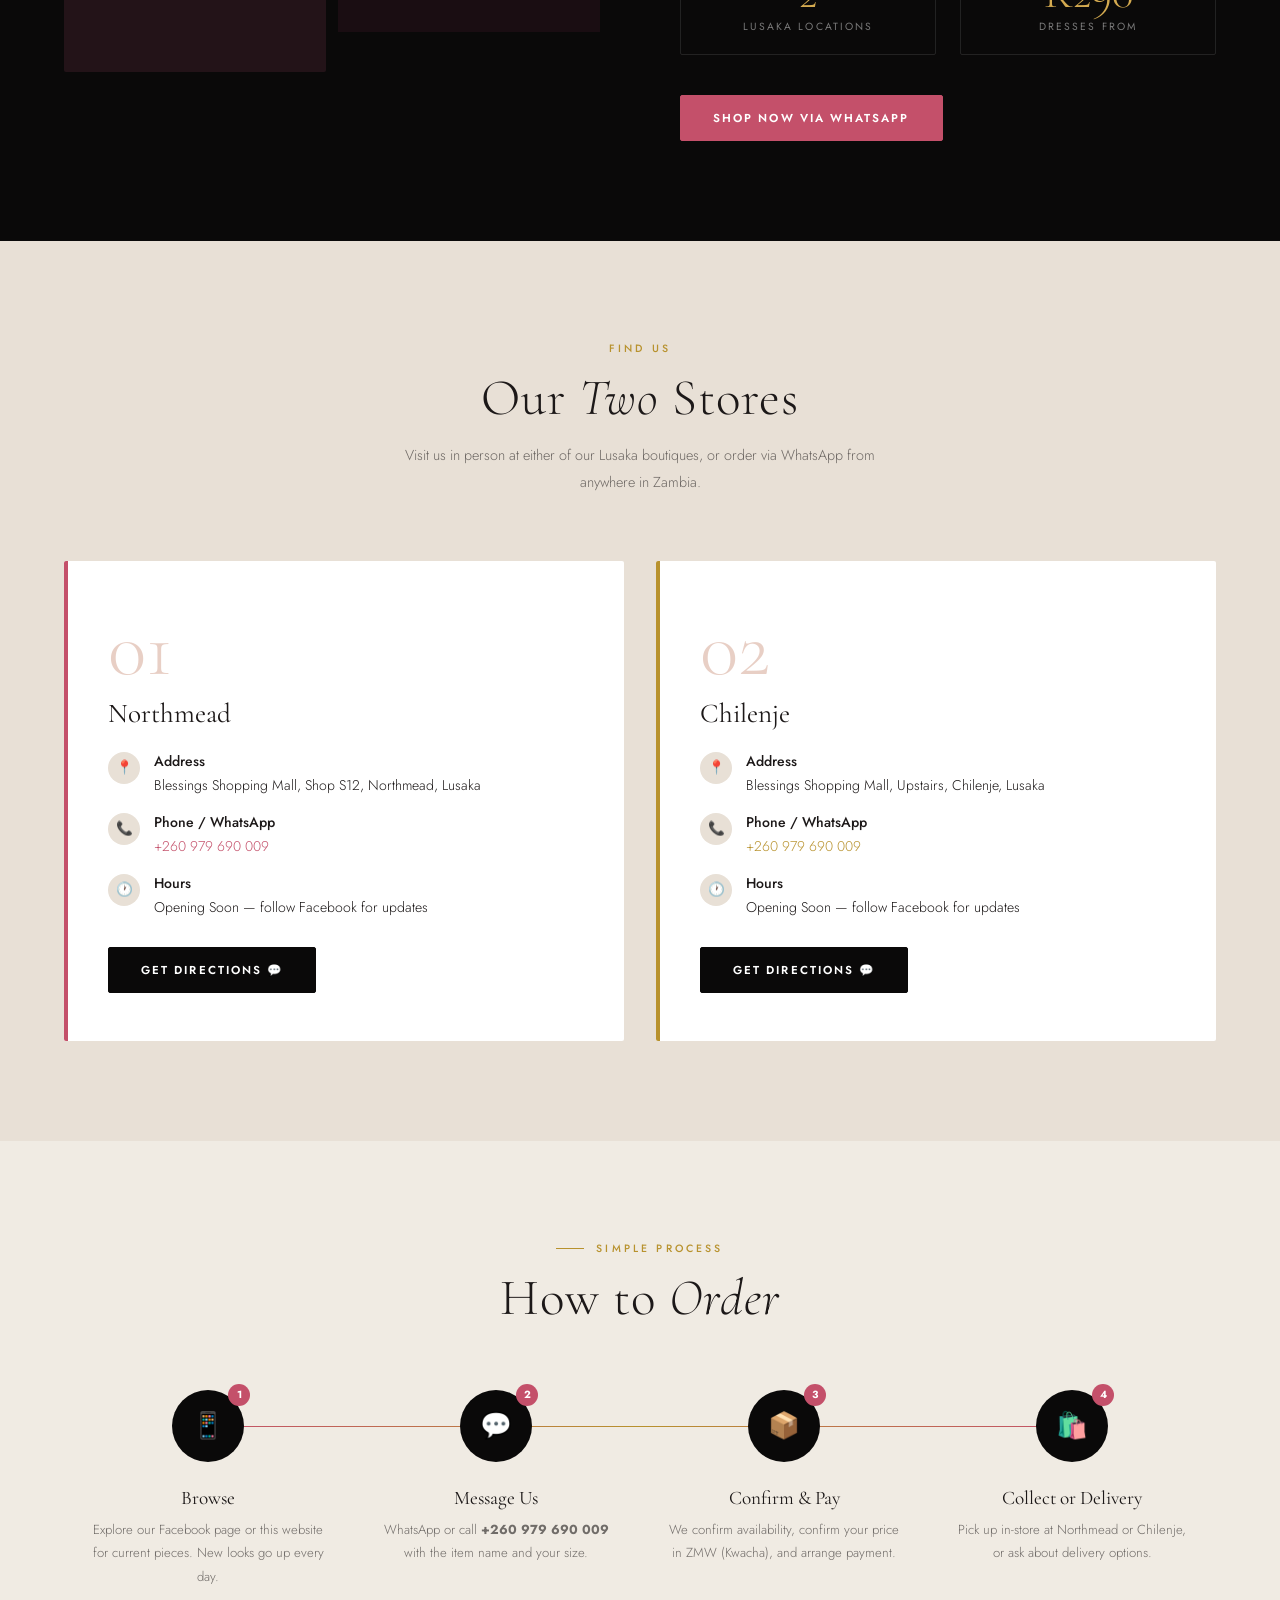
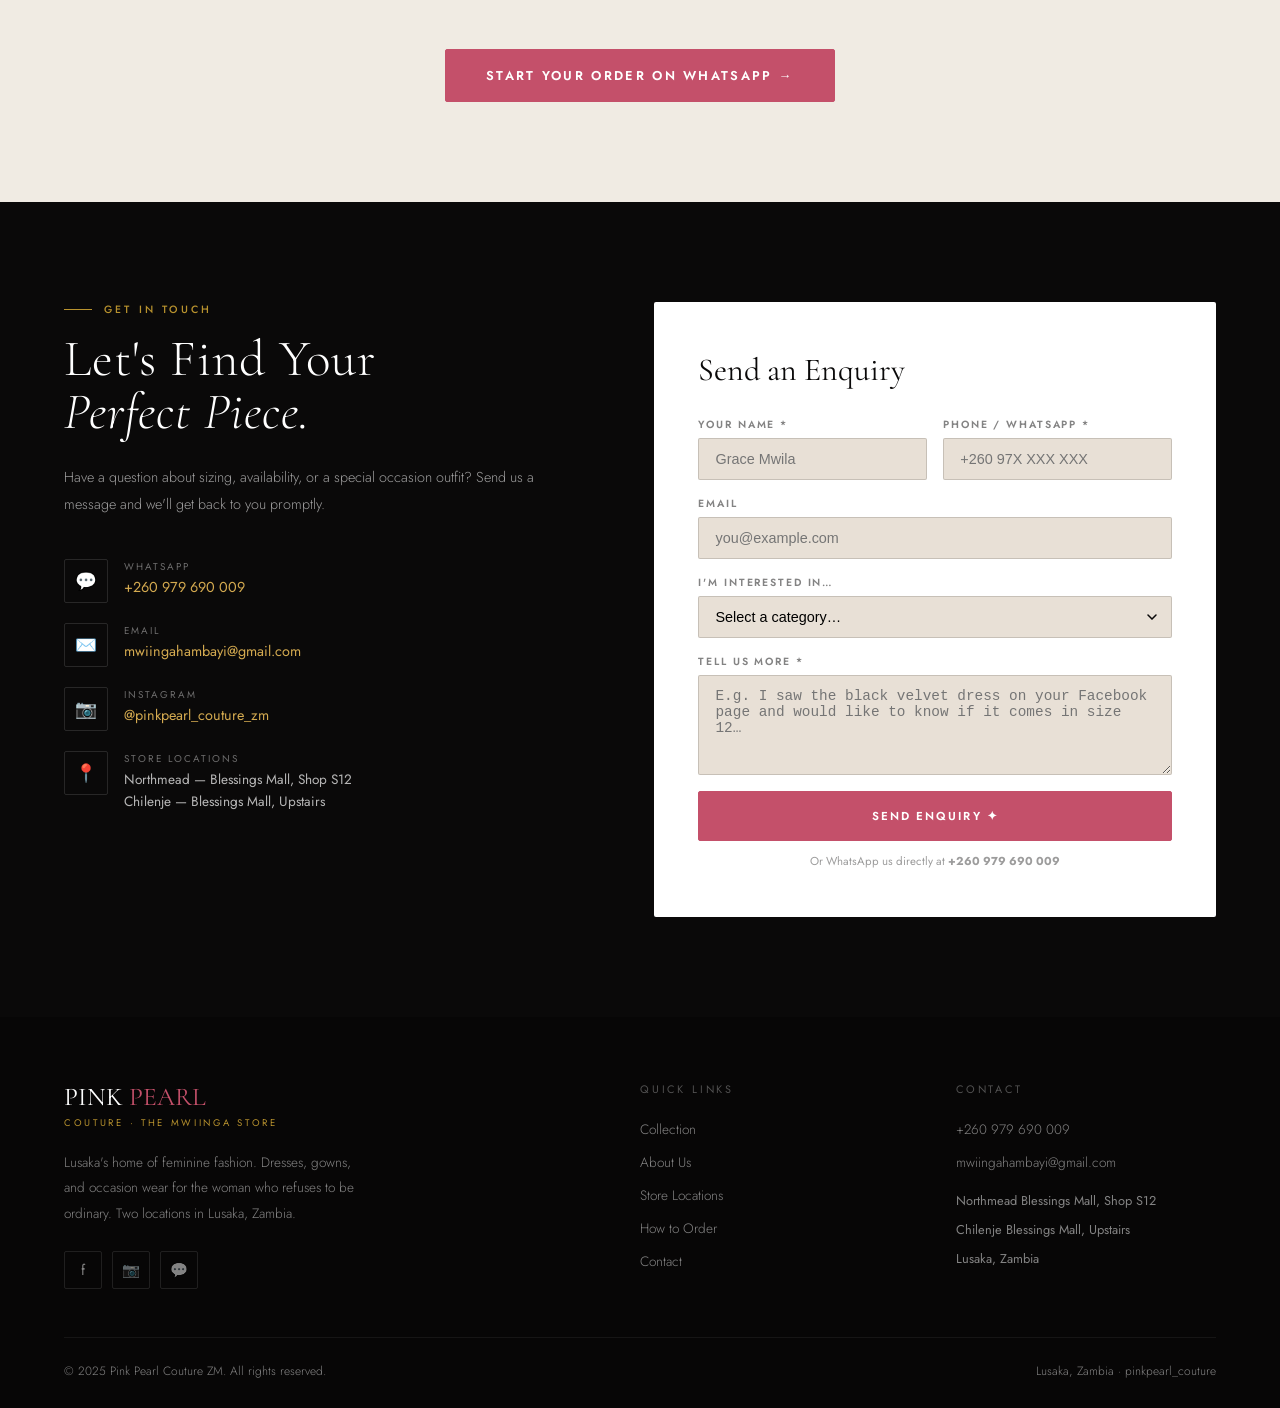
==== commit e64b3b78: "Initial commit" ====
--- a/index.html
+++ b/index.html
@@ -3,7 +3,7 @@
 <head>
   <meta charset="UTF-8" />
   <meta name="viewport" content="width=device-width, initial-scale=1.0" />
-  <title>Pink Pearl Couture ZM — The Mwiinga Store</title>
+  <title>Pink Pearl Couture — The Mwiinga Store</title>
   <!-- Static website deployable on GitHub Pages, Vercel, Cloudflare Pages, Netlify, etc. -->
   <meta name="description" content="Lusaka's premier women's fashion boutique. Dresses, silk gowns, occasion wear. Two locations: Northmead & Chilenje, Lusaka, Zambia." />
   <link rel="preconnect" href="https://fonts.googleapis.com" />
@@ -14,7 +14,7 @@
 
 <!-- ANNOUNCEMENT -->
 <div class="announce">
-  ✦ Two locations in Lusaka — Northmead & Chilenje ✦ WhatsApp Orders: +260 979 690 009 ✦
+  ✦ Locations in Lusaka — Northmead & Chilenje ✦ WhatsApp for Orders: +260 979 690 009 ✦
 </div>
 
 <!-- NAVBAR -->
@@ -22,7 +22,7 @@
   <div class="nav__inner">
     <a href="#" class="nav__logo">
       <span class="nav__logo-main">PINK <span>PEARL</span></span>
-      <span class="nav__logo-sub">Couture ZM · The Mwiinga Store</span>
+      <span class="nav__logo-sub">Couture · The Mwiinga Store</span>
     </a>
     <ul class="nav__links">
       <li><a href="#catalogue">Collection</a></li>
@@ -65,7 +65,7 @@
       Self.
     </h1>
     <p class="hero__sub reveal">
-      Women's fashion curated for the bold, the graceful, and the unstoppably feminine. From silk evening gowns to everyday elegance — exclusively at Pink Pearl Couture ZM.
+      Women's fashion curated for the bold, the graceful, and the unstoppably feminine. From silk evening gowns to everyday elegance — exclusively at Pink Pearl Couture.
     </p>
     <div class="hero__ctas reveal">
       <a href="#catalogue" class="btn btn-pink">Shop the Collection</a>
@@ -523,7 +523,7 @@
     <div class="footer__inner">
       <div>
         <div class="footer__brand-name">PINK <span>PEARL</span></div>
-        <div class="footer__brand-sub">Couture ZM · The Mwiinga Store</div>
+        <div class="footer__brand-sub">Couture · The Mwiinga Store</div>
         <p class="footer__brand-desc">
           Lusaka's home of feminine fashion. Dresses, gowns, and occasion wear for the woman who refuses to be ordinary. Two locations in Lusaka, Zambia.
         </p>
@@ -556,7 +556,7 @@
     </div>
     <div class="footer__bottom">
       <span>© 2025 Pink Pearl Couture ZM. All rights reserved.</span>
-      <span>Lusaka, Zambia · pinkpearl_couture_zm</span>
+      <span>Lusaka, Zambia · pinkpearl_couture</span>
     </div>
   </div>
 </footer>
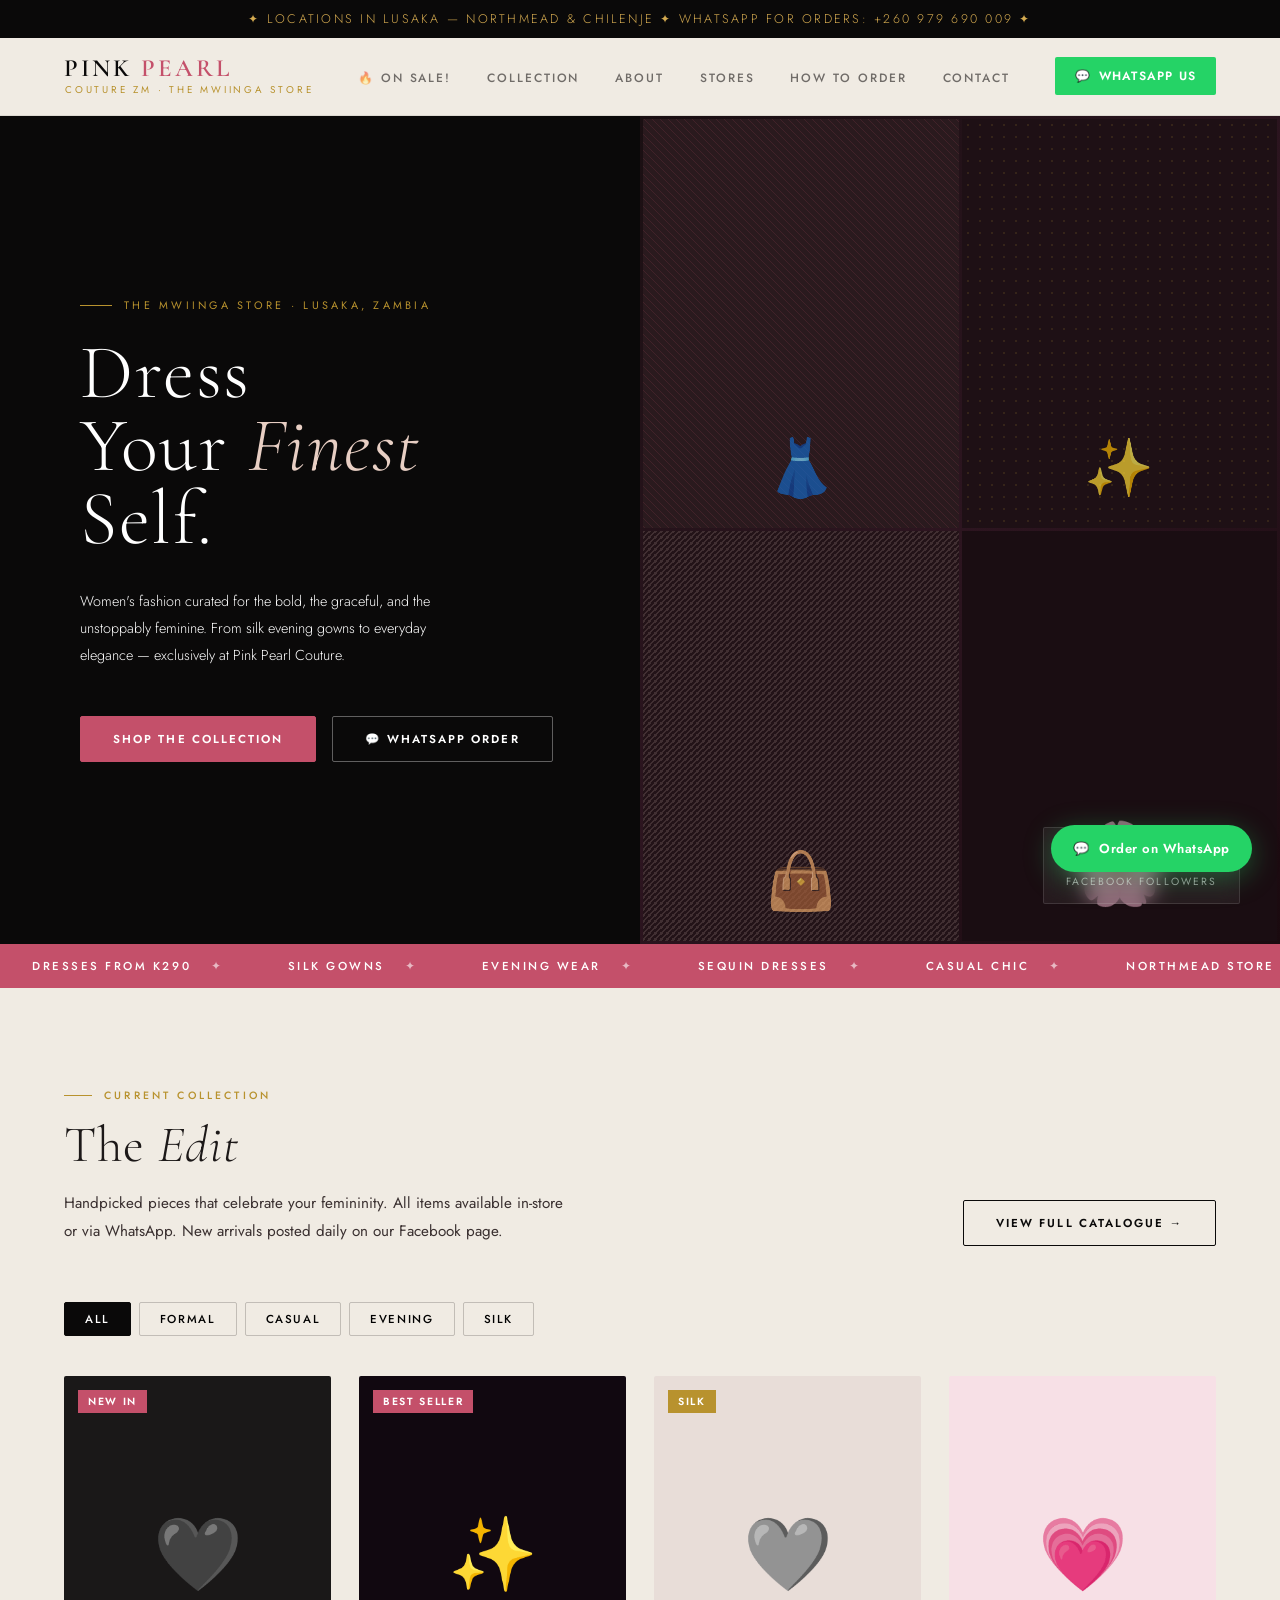
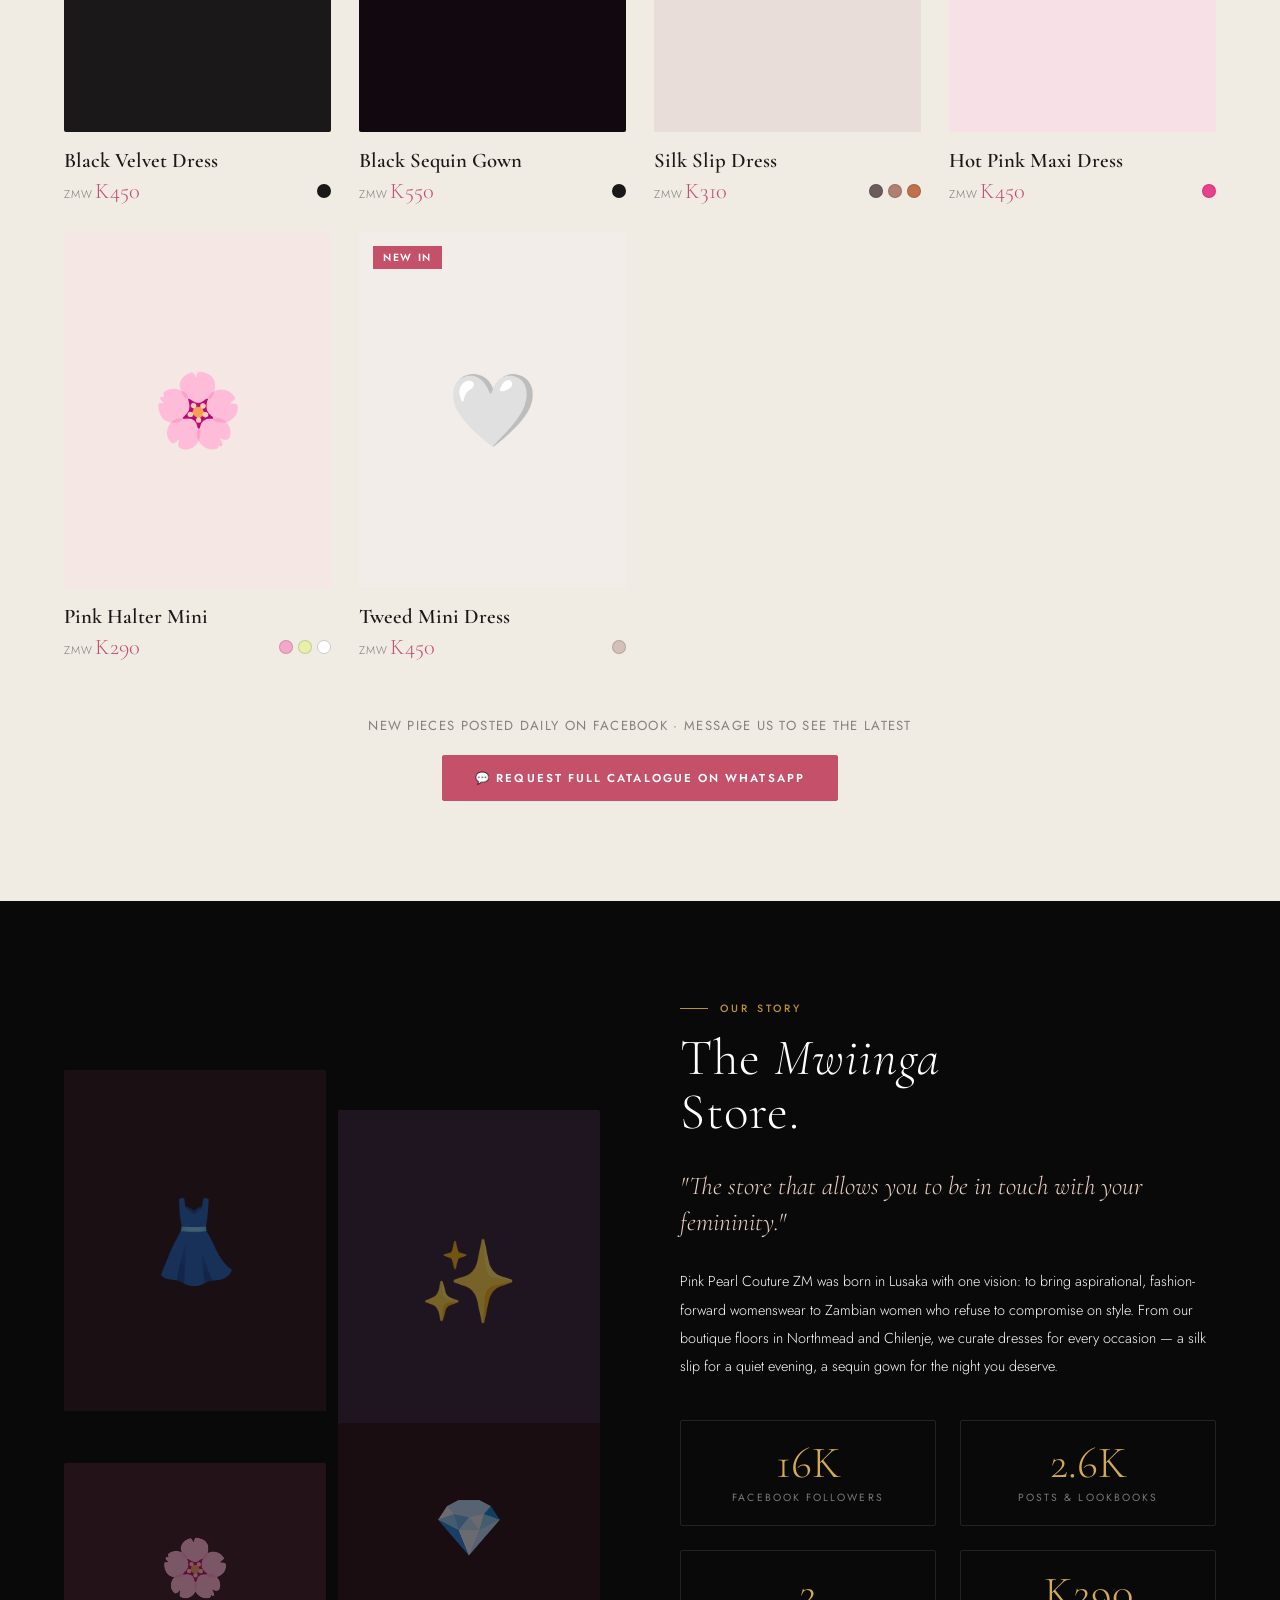
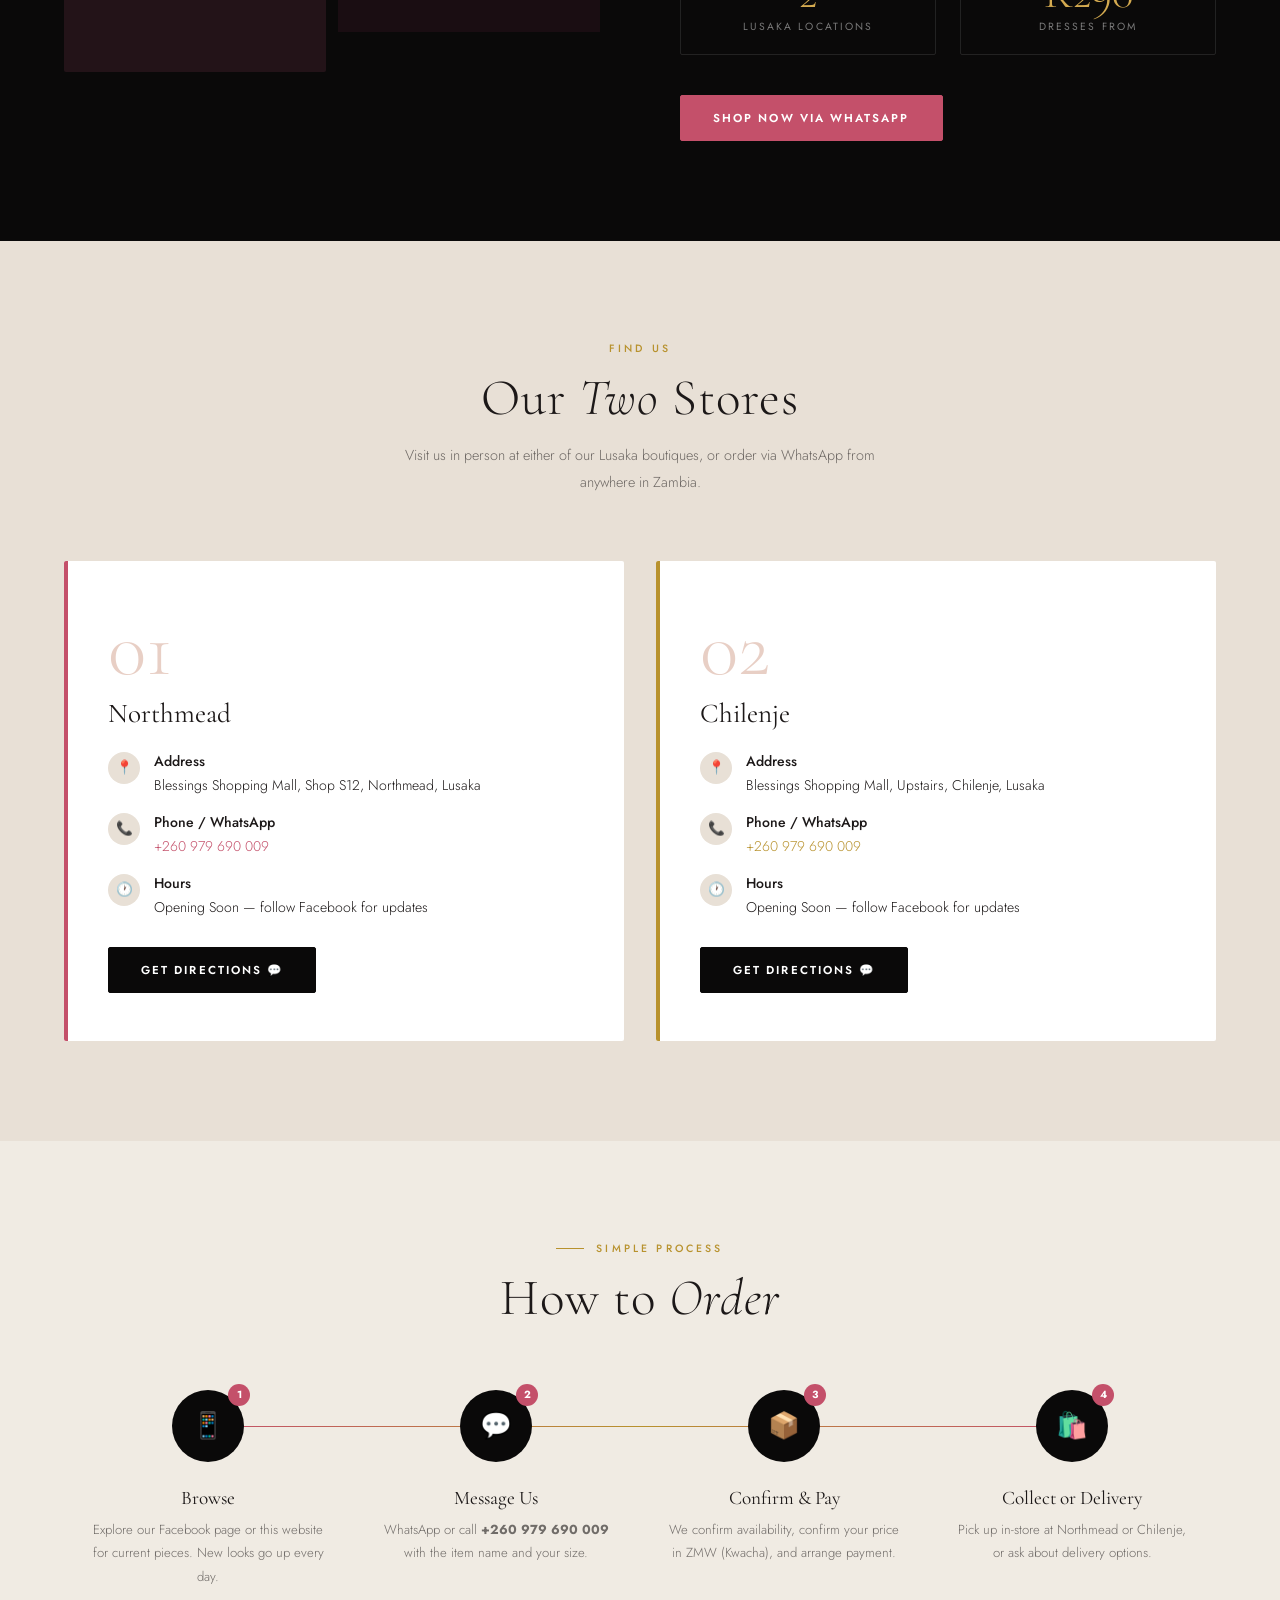
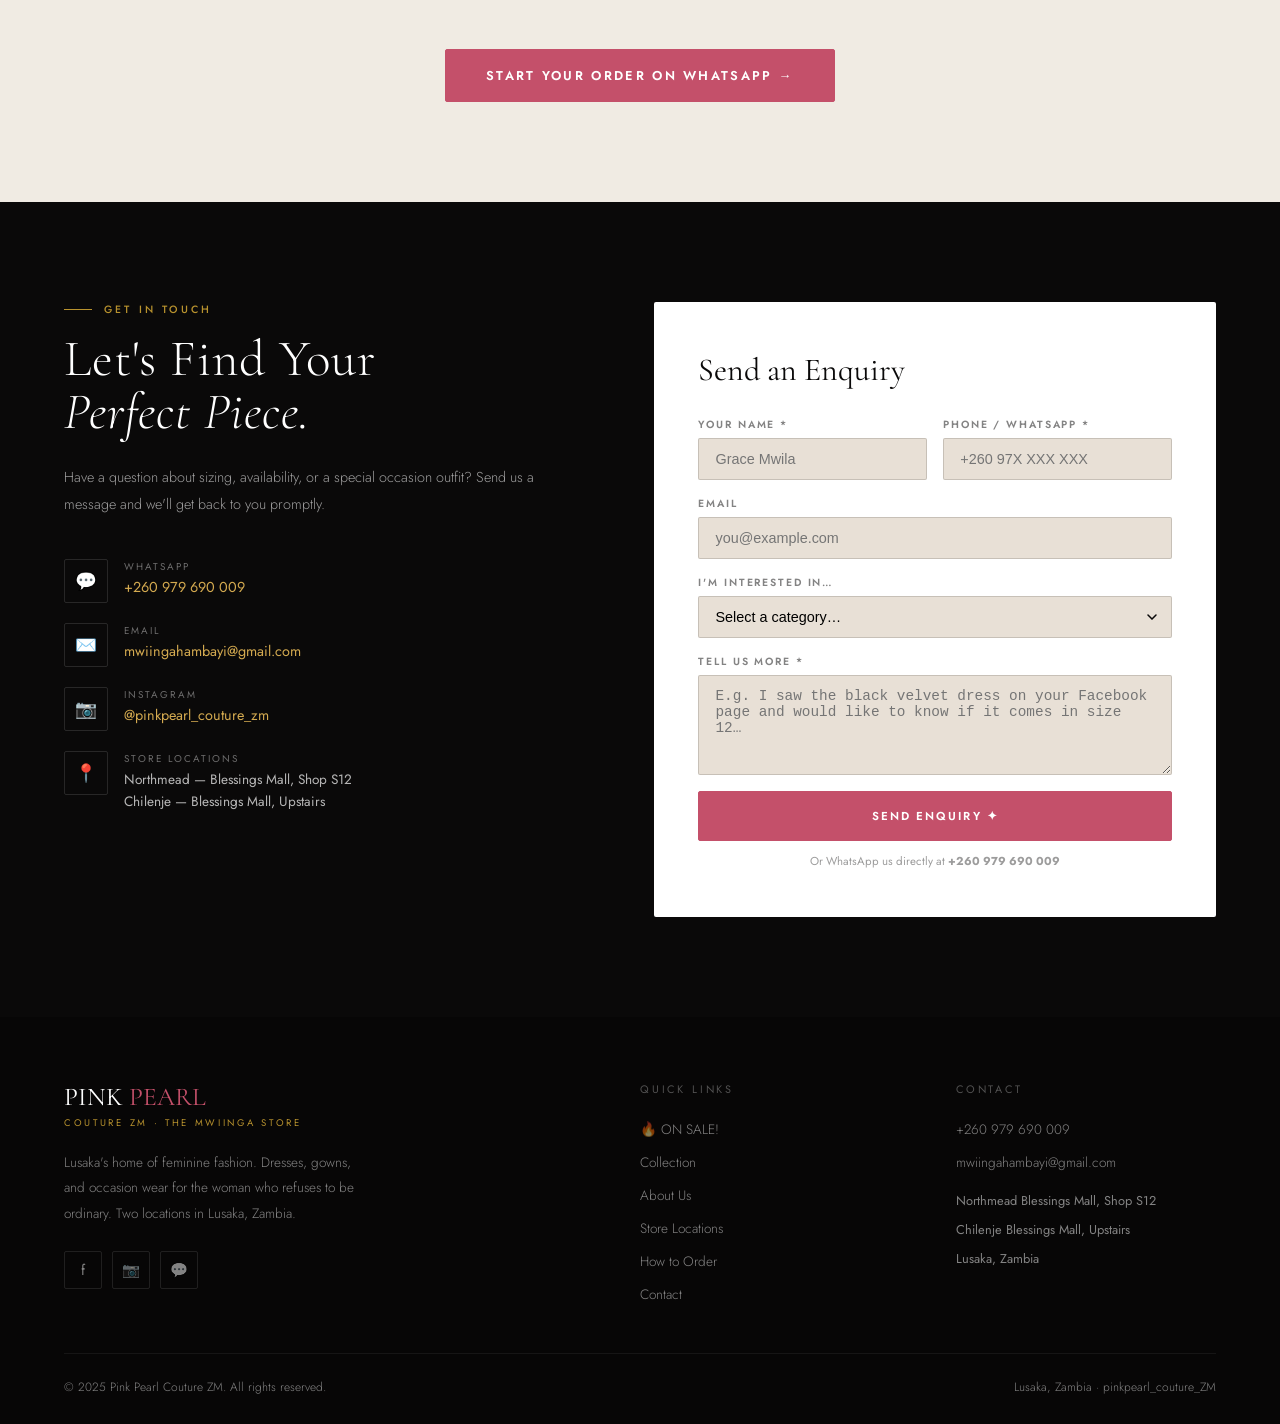
==== commit 28c13f70: "Added dynamic On Sale stock filtering page" ====
--- a/index.html
+++ b/index.html
@@ -3,8 +3,7 @@
 <head>
   <meta charset="UTF-8" />
   <meta name="viewport" content="width=device-width, initial-scale=1.0" />
-  <title>Pink Pearl Couture — The Mwiinga Store</title>
-  <!-- Static website deployable on GitHub Pages, Vercel, Cloudflare Pages, Netlify, etc. -->
+  <title>Pink Pearl Couture ZM — The Mwiinga Store</title>
   <meta name="description" content="Lusaka's premier women's fashion boutique. Dresses, silk gowns, occasion wear. Two locations: Northmead & Chilenje, Lusaka, Zambia." />
   <link rel="preconnect" href="https://fonts.googleapis.com" />
   <link href="https://fonts.googleapis.com/css2?family=Cormorant+Garamond:ital,wght@0,300;0,400;0,600;1,300;1,400&family=Jost:wght@300;400;500;600&display=swap" rel="stylesheet" />
@@ -22,9 +21,10 @@
   <div class="nav__inner">
     <a href="#" class="nav__logo">
       <span class="nav__logo-main">PINK <span>PEARL</span></span>
-      <span class="nav__logo-sub">Couture · The Mwiinga Store</span>
+      <span class="nav__logo-sub">Couture ZM · The Mwiinga Store</span>
     </a>
     <ul class="nav__links">
+      <li><a href="./on-sale.html">🔥 ON SALE!</a></li>
       <li><a href="#catalogue">Collection</a></li>
       <li><a href="#about">About</a></li>
       <li><a href="#locations">Stores</a></li>
@@ -41,6 +41,7 @@
     </button>
   </div>
   <ul class="mobile-nav" id="mobileNav">
+    <li><a href="./on-sale.html">🔥 ON SALE!</a></li>
     <li><a href="#catalogue">Collection</a></li>
     <li><a href="#about">About</a></li>
     <li><a href="#locations">Stores</a></li>
@@ -118,13 +119,14 @@
         <h2 class="section-title">The <em>Edit</em></h2>
         <p>Handpicked pieces that celebrate your femininity. All items available in-store or via WhatsApp. New arrivals posted daily on our Facebook page.</p>
       </div>
-      <a href="https://wa.me/260979690009?text=Hi%2C%20I%27d%20like%20to%20see%20your%20full%20catalogue" target="_blank" class="btn btn-outline-dark">View Full Catalogue →</a>
+      <a href="./on-sale.html" target="_blank" class="btn btn-outline-dark">View Full Catalogue →</a>
     </div>
 
     <div class="catalogue__filters">
       <button class="filter-btn active" onclick="filterCat(this,'all')">All</button>
+      <button class="filter-btn" onclick="filterCat(this,'formal')">Formal</button>
+      <button class="filter-btn" onclick="filterCat(this,'casual')">Casual</button>
       <button class="filter-btn" onclick="filterCat(this,'evening')">Evening</button>
-      <button class="filter-btn" onclick="filterCat(this,'casual')">Casual</button>
       <button class="filter-btn" onclick="filterCat(this,'silk')">Silk</button>
     </div>
 
@@ -523,7 +525,7 @@
     <div class="footer__inner">
       <div>
         <div class="footer__brand-name">PINK <span>PEARL</span></div>
-        <div class="footer__brand-sub">Couture · The Mwiinga Store</div>
+        <div class="footer__brand-sub">Couture ZM · The Mwiinga Store</div>
         <p class="footer__brand-desc">
           Lusaka's home of feminine fashion. Dresses, gowns, and occasion wear for the woman who refuses to be ordinary. Two locations in Lusaka, Zambia.
         </p>
@@ -536,6 +538,7 @@
       <div>
         <div class="footer__col-title">Quick Links</div>
         <ul class="footer__links">
+          <li><a href="./on-sale.html">🔥 ON SALE!</a></li>
           <li><a href="#catalogue">Collection</a></li>
           <li><a href="#about">About Us</a></li>
           <li><a href="#locations">Store Locations</a></li>
@@ -556,7 +559,7 @@
     </div>
     <div class="footer__bottom">
       <span>© 2025 Pink Pearl Couture ZM. All rights reserved.</span>
-      <span>Lusaka, Zambia · pinkpearl_couture</span>
+      <span>Lusaka, Zambia · pinkpearl_couture_ZM</span>
     </div>
   </div>
 </footer>
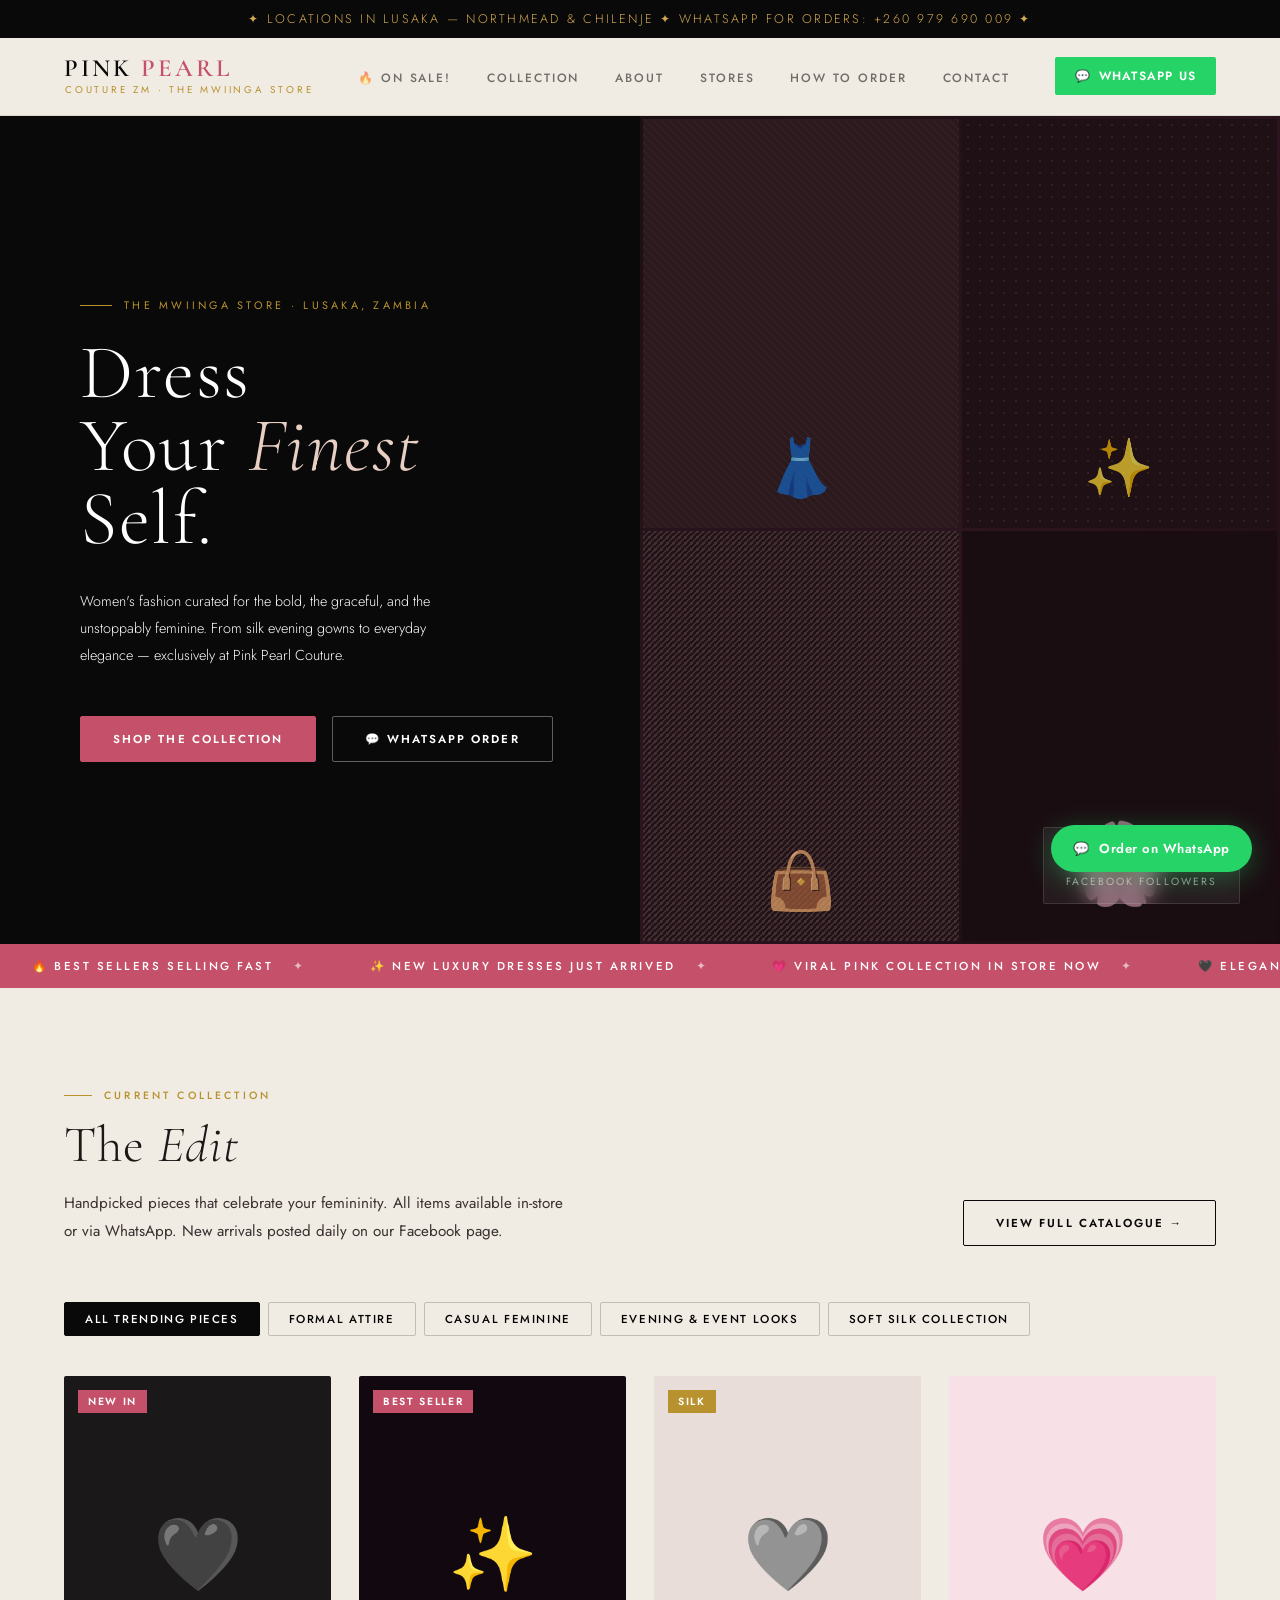
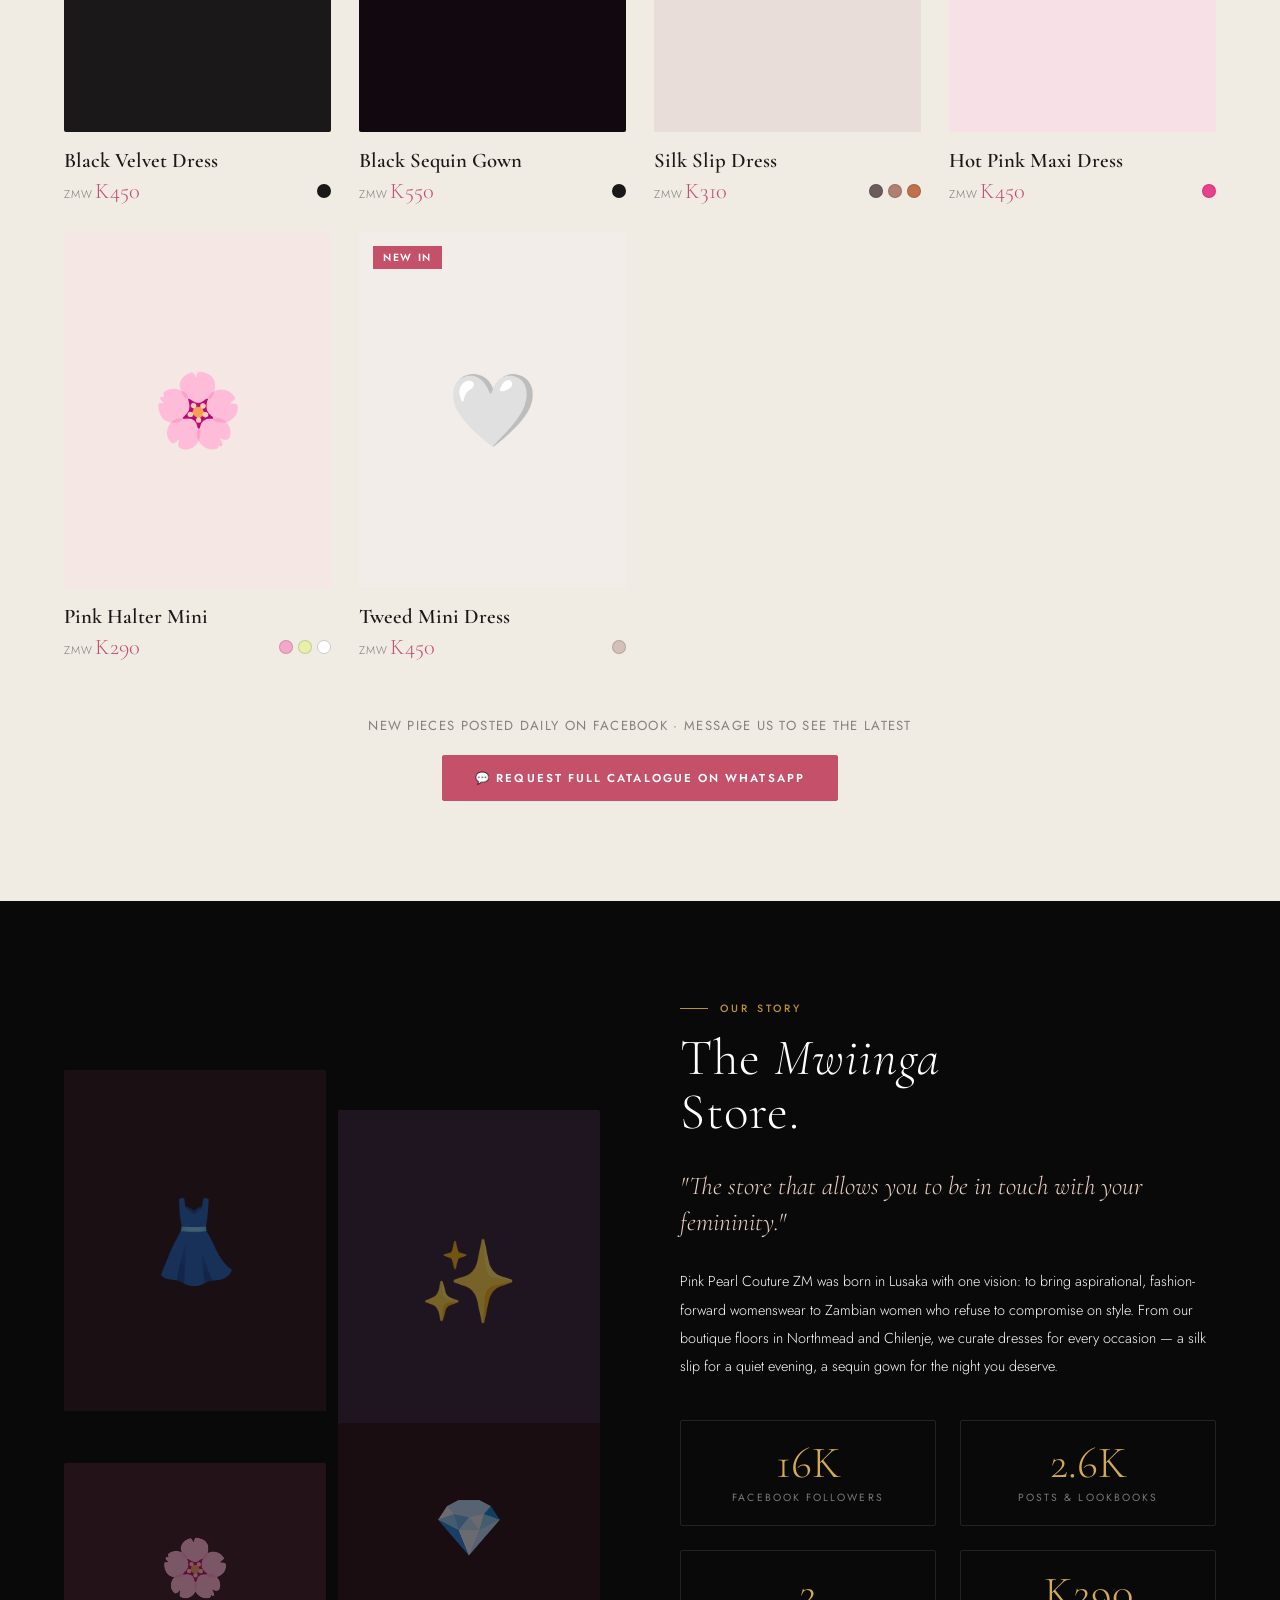
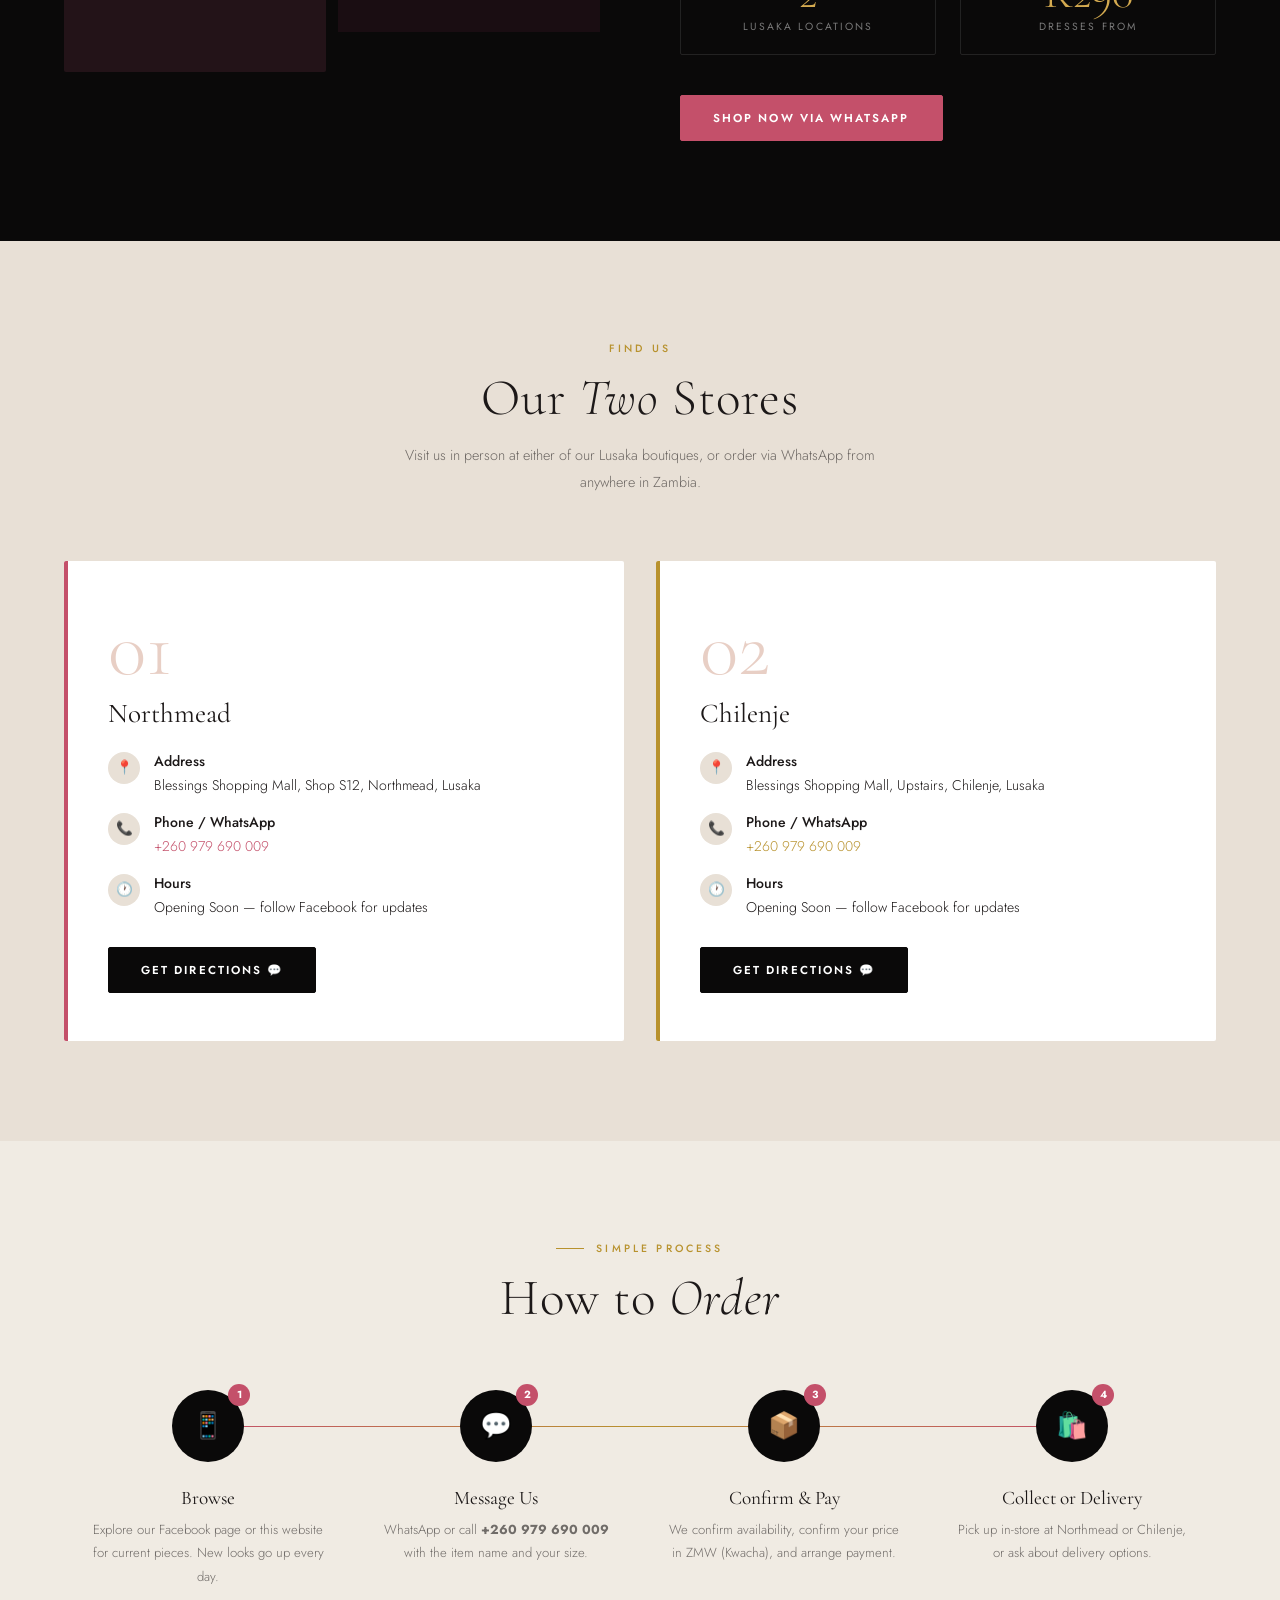
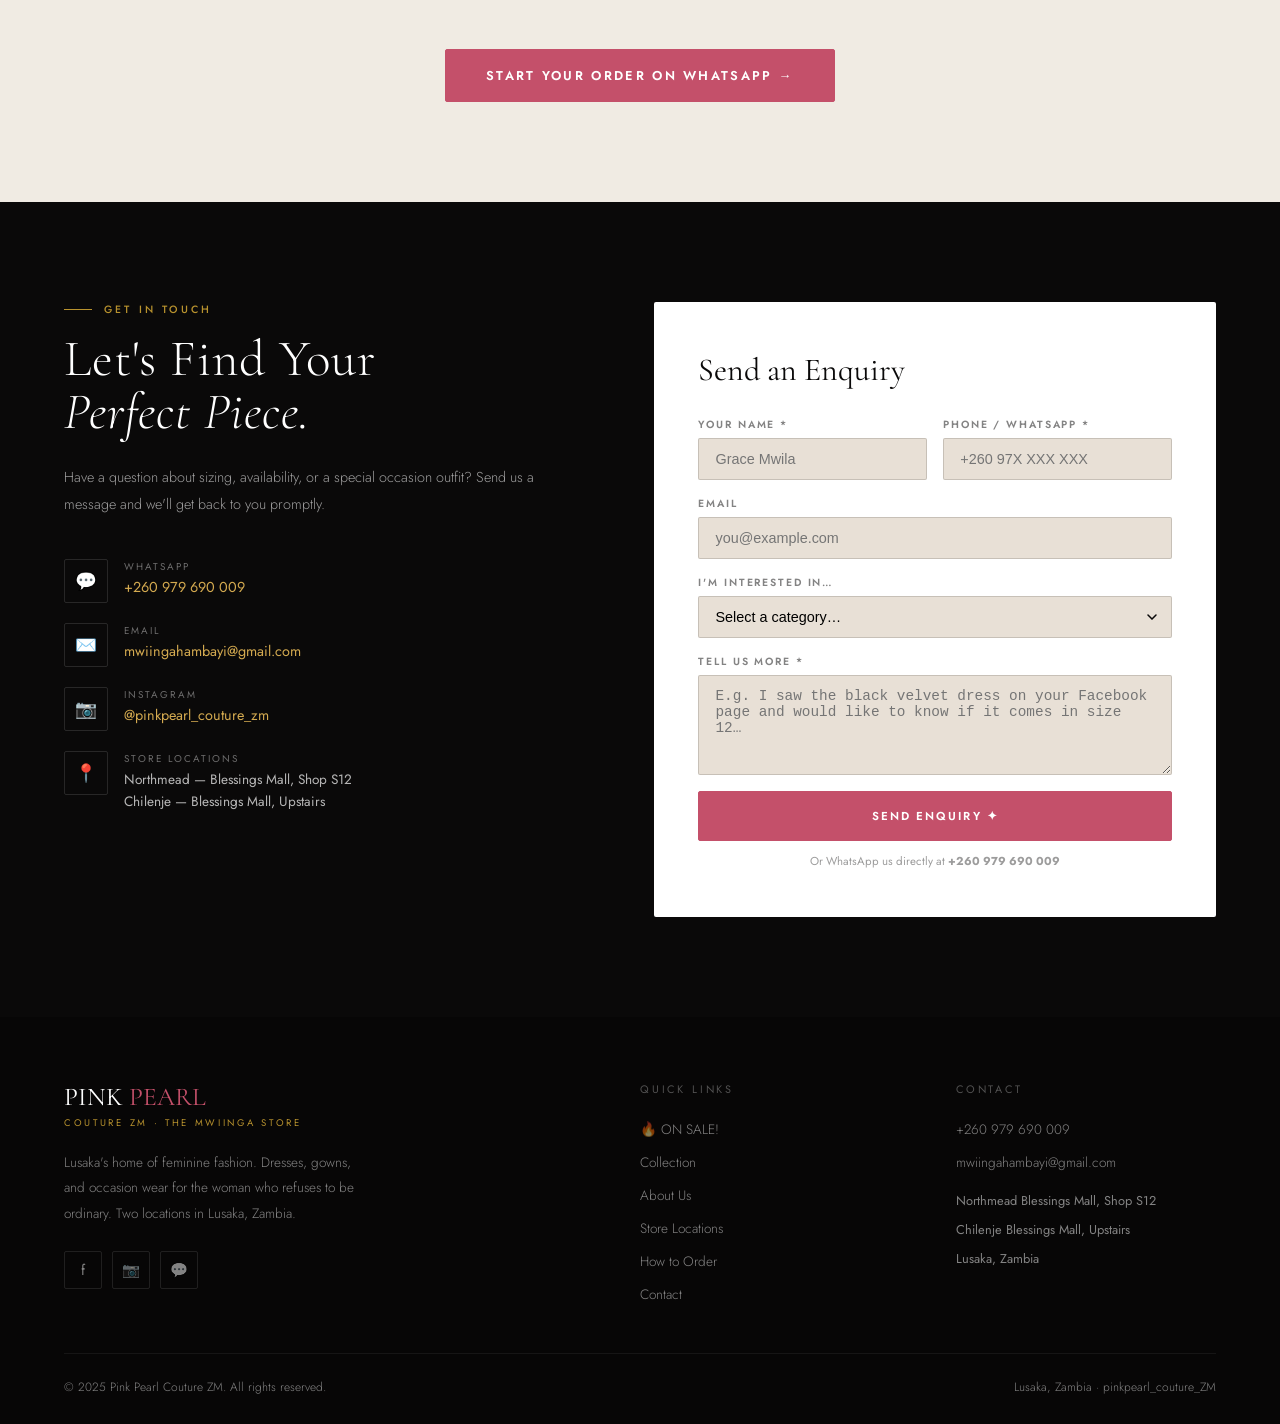
==== commit eca1e4aa: "Improved catalogue engagement, updated index.html content, and added On Sale navigation" ====
--- a/index.html
+++ b/index.html
@@ -91,22 +91,57 @@
 <!-- TICKER -->
 <div class="ticker" aria-hidden="true">
   <div class="ticker__track">
-    <span class="ticker__item">Dresses from K290</span>
-    <span class="ticker__item">Silk Gowns</span>
-    <span class="ticker__item">Evening Wear</span>
-    <span class="ticker__item">Sequin Dresses</span>
-    <span class="ticker__item">Casual Chic</span>
-    <span class="ticker__item">Northmead Store</span>
-    <span class="ticker__item">Chilenje Store</span>
-    <span class="ticker__item">WhatsApp Orders</span>
-    <span class="ticker__item">Dresses from K290</span>
-    <span class="ticker__item">Silk Gowns</span>
-    <span class="ticker__item">Evening Wear</span>
-    <span class="ticker__item">Sequin Dresses</span>
-    <span class="ticker__item">Casual Chic</span>
-    <span class="ticker__item">Northmead Store</span>
-    <span class="ticker__item">Chilenje Store</span>
-    <span class="ticker__item">WhatsApp Orders</span>
+
+    <span class="ticker__item">🔥 BEST SELLERS SELLING FAST</span>
+
+    <span class="ticker__item">✨ New Luxury Dresses Just Arrived</span>
+
+    <span class="ticker__item">💗 Viral Pink Collection In Store Now</span>
+
+    <span class="ticker__item">🖤 Elegant Evening Pieces Available Today</span>
+
+    <span class="ticker__item">👠 Trending Heels & Luxury Shoes</span>
+
+    <span class="ticker__item">👜 Handbags Customers Keep Asking For</span>
+
+    <span class="ticker__item">💎 Premium Looks Without Premium Prices</span>
+
+    <span class="ticker__item">🌸 New Feminine Styles Added Daily</span>
+
+    <span class="ticker__item">🔥 Limited Pieces — Once Gone, They're Gone</span>
+
+    <span class="ticker__item">✨ Ready-To-Wear Looks Available Right Now</span>
+
+    <span class="ticker__item">💬 Shop Instantly Via WhatsApp</span>
+
+    <span class="ticker__item">📍 Visit Our Northmead & Chilenje Stores</span>
+
+    <!-- DUPLICATED FOR SMOOTH LOOP -->
+
+    <span class="ticker__item">🔥 BEST SELLERS SELLING FAST</span>
+
+    <span class="ticker__item">✨ New Luxury Dresses Just Arrived</span>
+
+    <span class="ticker__item">💗 Viral Pink Collection In Store Now</span>
+
+    <span class="ticker__item">🖤 Elegant Evening Pieces Available Today</span>
+
+    <span class="ticker__item">👠 Trending Heels & Luxury Shoes</span>
+
+    <span class="ticker__item">👜 Handbags Customers Keep Asking For</span>
+
+    <span class="ticker__item">💎 Premium Looks Without Premium Prices</span>
+
+    <span class="ticker__item">🌸 New Feminine Styles Added Daily</span>
+
+    <span class="ticker__item">🔥 Limited Pieces — Once Gone, They're Gone</span>
+
+    <span class="ticker__item">✨ Ready-To-Wear Looks Available Right Now</span>
+
+    <span class="ticker__item">💬 Shop Instantly Via WhatsApp</span>
+
+    <span class="ticker__item">📍 Visit Our Northmead & Chilenje Stores</span>
+
   </div>
 </div>
 
@@ -119,15 +154,15 @@
         <h2 class="section-title">The <em>Edit</em></h2>
         <p>Handpicked pieces that celebrate your femininity. All items available in-store or via WhatsApp. New arrivals posted daily on our Facebook page.</p>
       </div>
-      <a href="./on-sale.html" target="_blank" class="btn btn-outline-dark">View Full Catalogue →</a>
+      <a href="./on-sale.html" class="btn btn-outline-dark">View Full Catalogue →</a>
     </div>
 
     <div class="catalogue__filters">
-      <button class="filter-btn active" onclick="filterCat(this,'all')">All</button>
-      <button class="filter-btn" onclick="filterCat(this,'formal')">Formal</button>
-      <button class="filter-btn" onclick="filterCat(this,'casual')">Casual</button>
-      <button class="filter-btn" onclick="filterCat(this,'evening')">Evening</button>
-      <button class="filter-btn" onclick="filterCat(this,'silk')">Silk</button>
+      <button class="filter-btn active" onclick="filterCat(this,'all')">All Trending Pieces</button>
+      <button class="filter-btn" onclick="filterCat(this,'formal')">Formal Attire</button>
+      <button class="filter-btn" onclick="filterCat(this,'casual')">Casual Feminine</button>
+      <button class="filter-btn" onclick="filterCat(this,'evening')">Evening & Event Looks</button>
+      <button class="filter-btn" onclick="filterCat(this,'silk')"> Soft Silk Collection</button>
     </div>
 
     <div class="catalogue__grid" id="catalogueGrid">
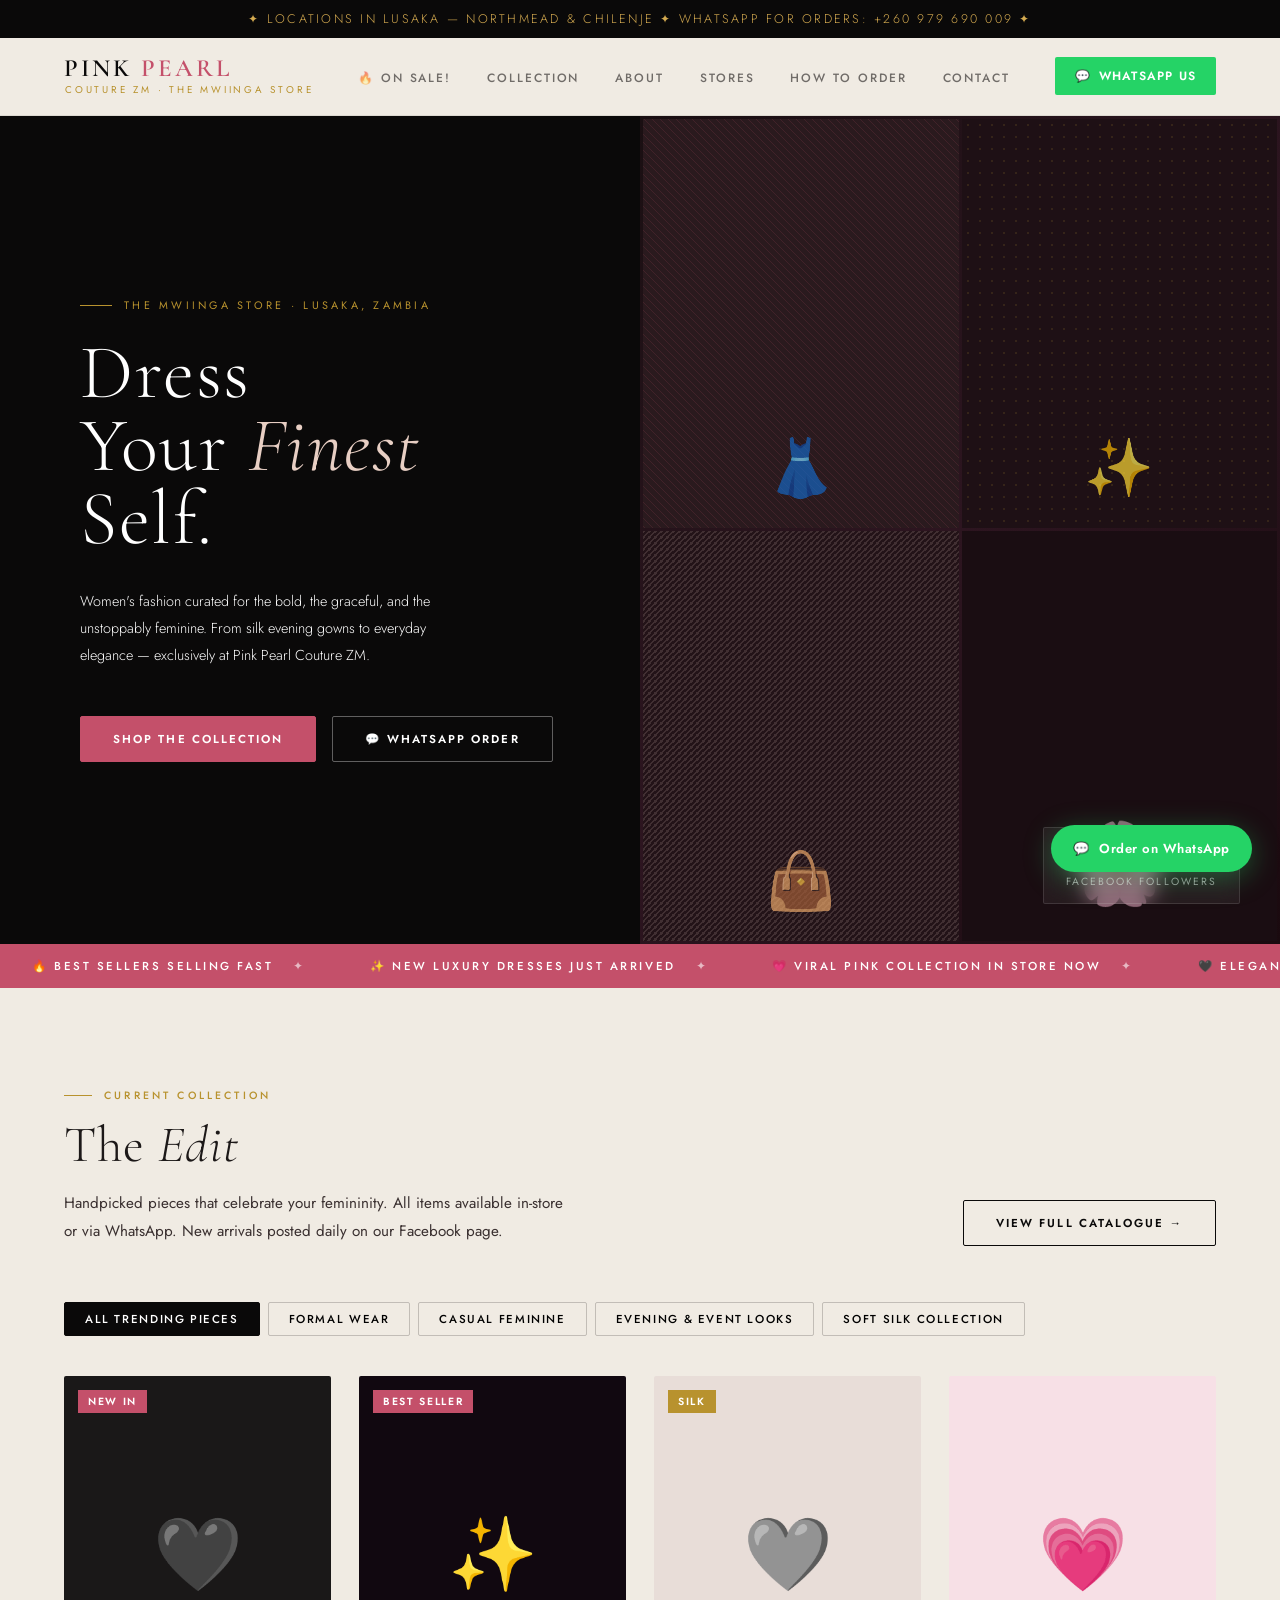
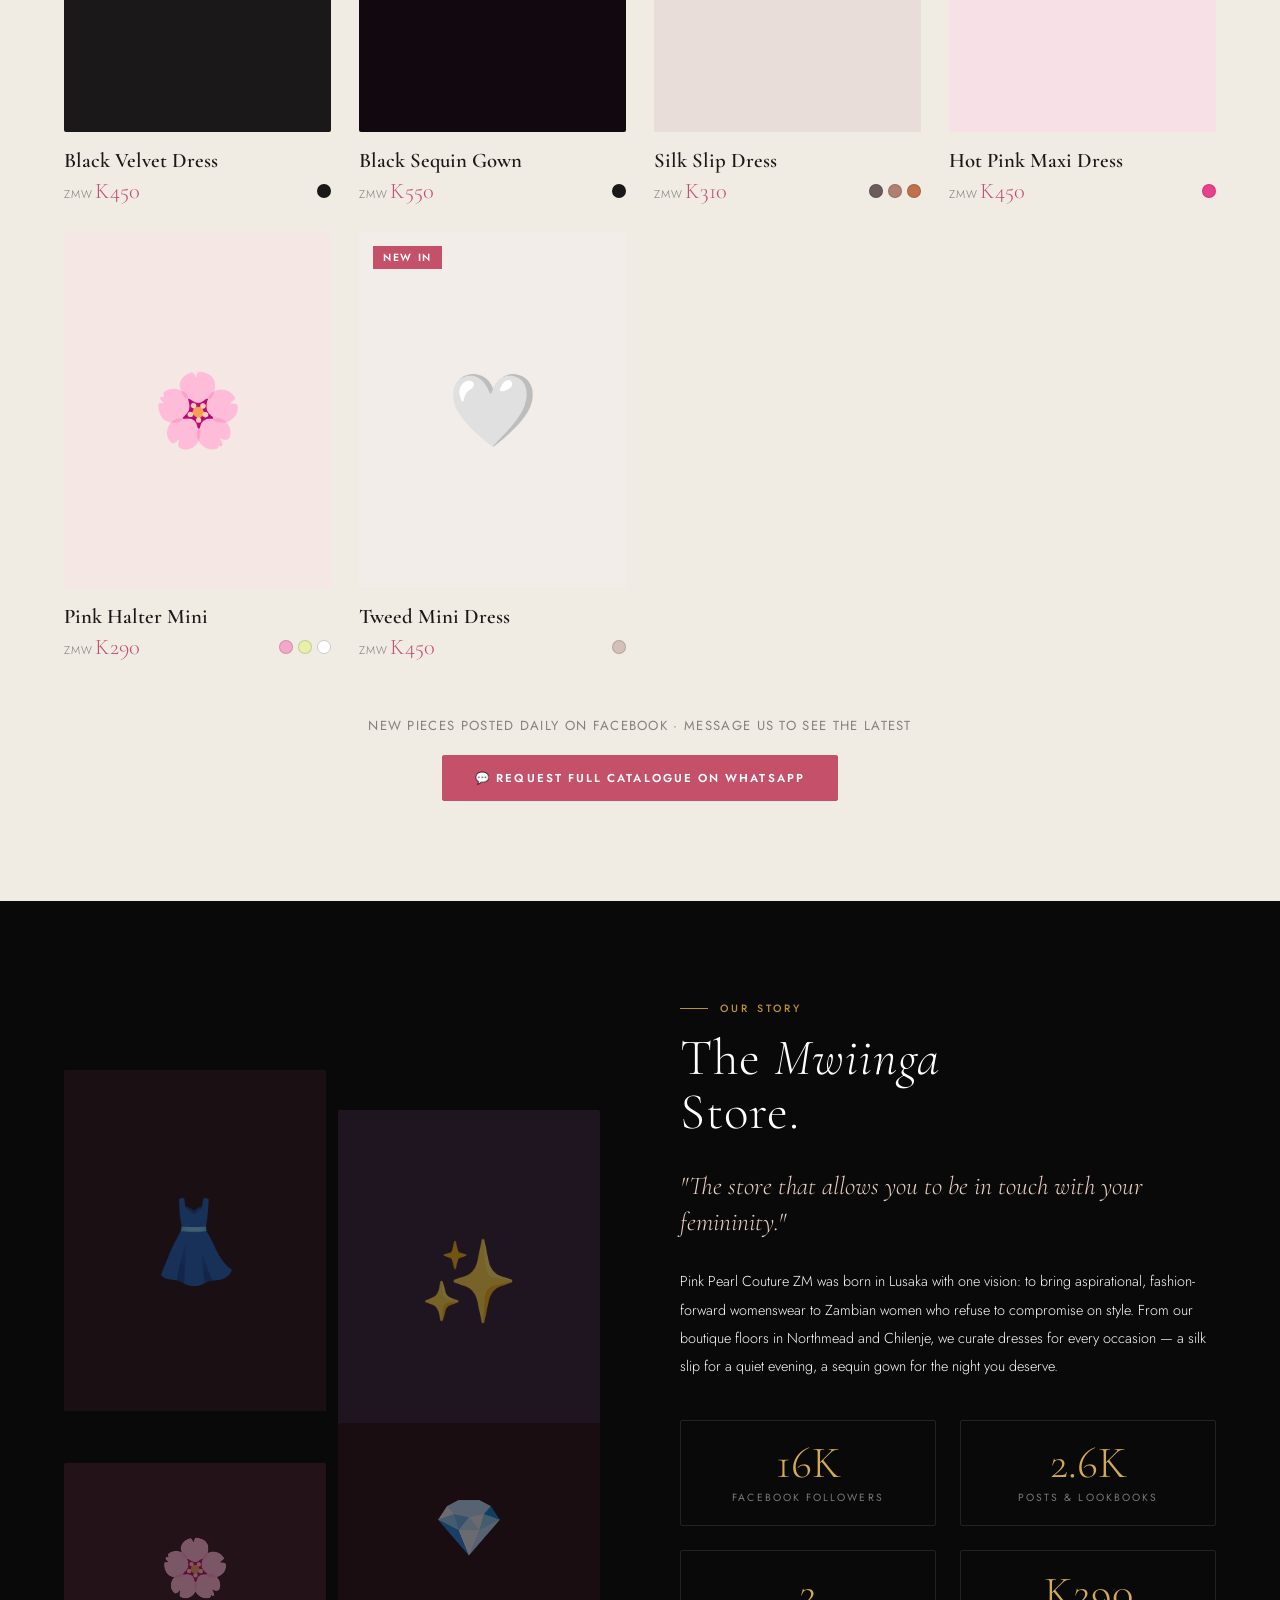
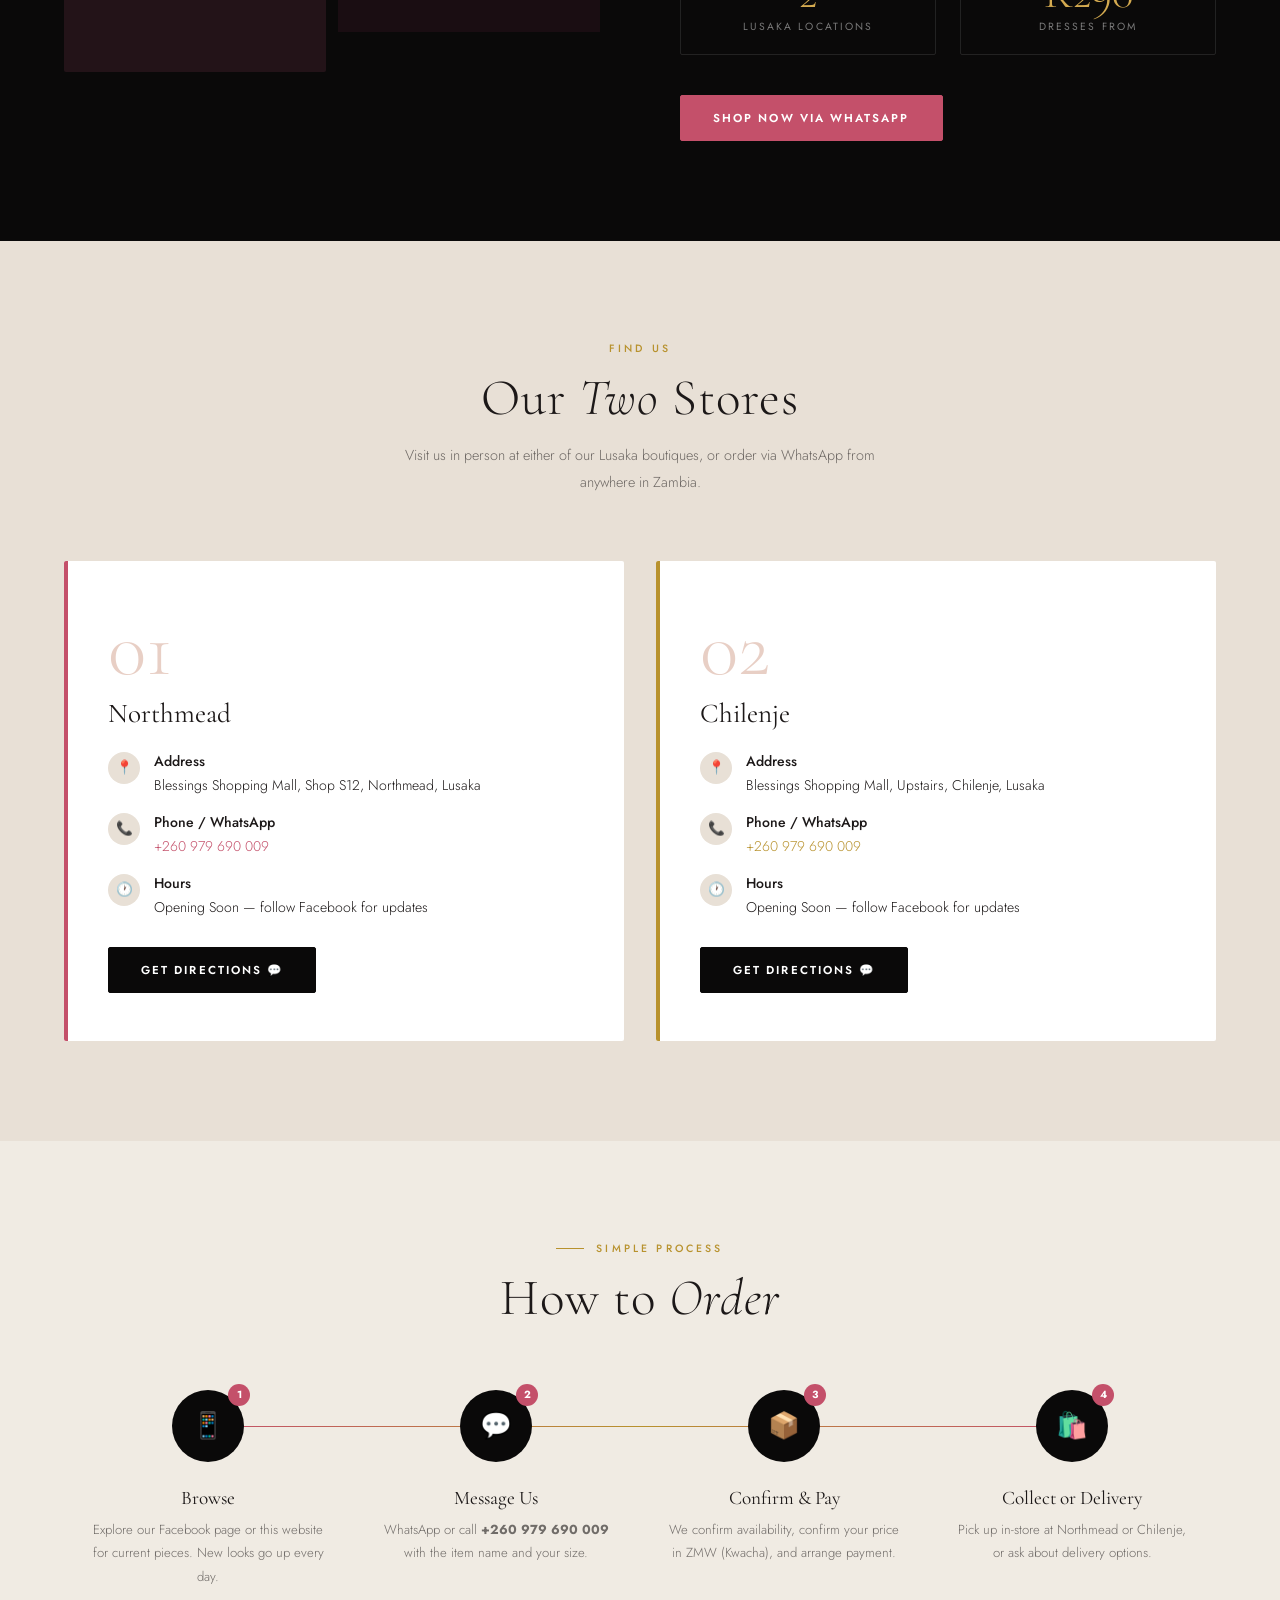
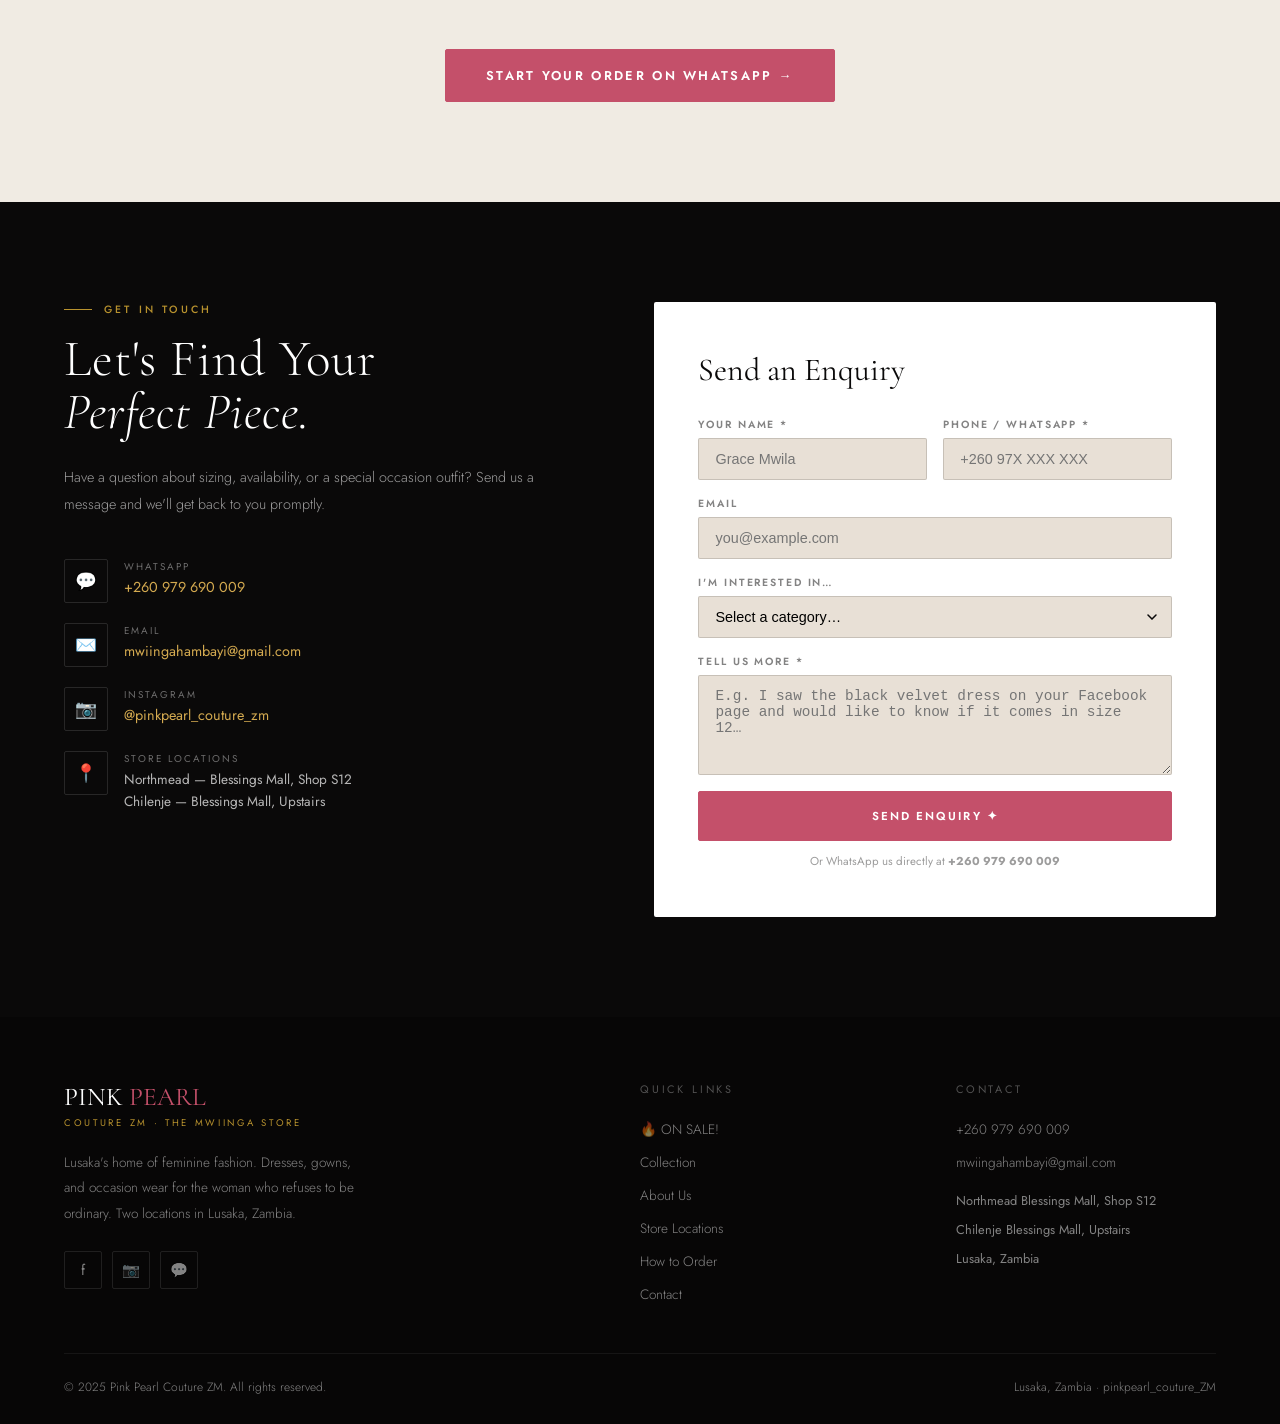
==== commit 20064e7e: "Major Database and UI changes" ====
--- a/index.html
+++ b/index.html
@@ -3,8 +3,75 @@
 <head>
   <meta charset="UTF-8" />
   <meta name="viewport" content="width=device-width, initial-scale=1.0" />
-  <title>Pink Pearl Couture ZM — The Mwiinga Store</title>
-  <meta name="description" content="Lusaka's premier women's fashion boutique. Dresses, silk gowns, occasion wear. Two locations: Northmead & Chilenje, Lusaka, Zambia." />
+  <!-- PRIMARY SEO -->
+<title>Pink Pearl Couture ZM | Luxury Women's Fashion Boutique in Lusaka</title>
+
+<meta
+  name="description"
+  content="Pink Pearl Couture ZM is a luxury women's fashion boutique in Lusaka, Zambia offering dresses, heels, handbags, silk gowns, evening wear and trending feminine fashion."
+/>
+
+<meta
+  name="keywords"
+  content="Pink Pearl Couture, Lusaka boutique, women's fashion Zambia, dresses Lusaka, heels Zambia, handbags Zambia, luxury fashion Lusaka, evening dresses Zambia, feminine fashion Zambia"
+/>
+
+<meta name="author" content="Pink Pearl Couture ZM" />
+
+<meta name="robots" content="index, follow" />
+
+<meta name="theme-color" content="#ff2b75" />
+
+<meta name="viewport" content="width=device-width, initial-scale=1.0" />
+
+<!-- OPEN GRAPH / FACEBOOK -->
+<meta property="og:type" content="website" />
+
+<meta
+  property="og:title"
+  content="Pink Pearl Couture ZM | Luxury Women's Fashion Boutique"
+/>
+
+<meta
+  property="og:description"
+  content="Luxury dresses, handbags, heels and feminine fashion in Lusaka, Zambia."
+/>
+
+<meta
+  property="og:image"
+  content="https://YOUR-DOMAIN.com/assets/images/preview.jpg"
+/>
+
+<meta
+  property="og:url"
+  content="https://YOUR-DOMAIN.com"
+/>
+
+<meta property="og:site_name" content="Pink Pearl Couture ZM" />
+
+<!-- TWITTER / X -->
+<meta name="twitter:card" content="summary_large_image" />
+
+<meta
+  name="twitter:title"
+  content="Pink Pearl Couture ZM"
+/>
+
+<meta
+  name="twitter:description"
+  content="Luxury women's fashion boutique in Lusaka, Zambia."
+/>
+
+<meta
+  name="twitter:image"
+  content="https://YOUR-DOMAIN.com/assets/images/preview.jpg"
+/>
+
+<!-- CANONICAL -->
+<link
+  rel="canonical"
+  href="https://YOUR-DOMAIN.com"
+/>
   <link rel="preconnect" href="https://fonts.googleapis.com" />
   <link href="https://fonts.googleapis.com/css2?family=Cormorant+Garamond:ital,wght@0,300;0,400;0,600;1,300;1,400&family=Jost:wght@300;400;500;600&display=swap" rel="stylesheet" />
     <link rel="stylesheet" href="./assets/css/style.css" />
@@ -32,7 +99,7 @@
       <li><a href="#contact">Contact</a></li>
     </ul>
     <div class="nav__actions">
-      <a href="https://wa.me/260979690009" target="_blank" class="nav__wa">
+      <a href="https://wa.me/260979690009" class="nav__wa">
         <span>💬</span> WhatsApp Us
       </a>
     </div>
@@ -66,7 +133,7 @@
       Self.
     </h1>
     <p class="hero__sub reveal">
-      Women's fashion curated for the bold, the graceful, and the unstoppably feminine. From silk evening gowns to everyday elegance — exclusively at Pink Pearl Couture.
+      Women's fashion curated for the bold, the graceful, and the unstoppably feminine. From silk evening gowns to everyday elegance — exclusively at Pink Pearl Couture ZM.
     </p>
     <div class="hero__ctas reveal">
       <a href="#catalogue" class="btn btn-pink">Shop the Collection</a>
@@ -159,7 +226,7 @@
 
     <div class="catalogue__filters">
       <button class="filter-btn active" onclick="filterCat(this,'all')">All Trending Pieces</button>
-      <button class="filter-btn" onclick="filterCat(this,'formal')">Formal Attire</button>
+      <button class="filter-btn" onclick="filterCat(this,'formal')">Formal Wear</button>
       <button class="filter-btn" onclick="filterCat(this,'casual')">Casual Feminine</button>
       <button class="filter-btn" onclick="filterCat(this,'evening')">Evening & Event Looks</button>
       <button class="filter-btn" onclick="filterCat(this,'silk')"> Soft Silk Collection</button>
@@ -426,7 +493,7 @@
           <div class="howto__step-num">2</div>
         </div>
         <h4>Message Us</h4>
-        <p>WhatsApp or call <strong>+260 979 690 009</strong> with the item name and your size.</p>
+        <p>WhatsApp or call <strong><a href="https://wa.me/260979690009" target="_blank" title="phone_number">+260 979 690 009</a></strong> with the item name and your size.</p>
       </div>
       <div class="howto__step reveal">
         <div class="howto__step-circle">
@@ -539,7 +606,7 @@
             Send Enquiry ✦
           </button>
           <p style="font-size:0.72rem;opacity:0.4;text-align:center;margin-top:12px;">
-            Or WhatsApp us directly at <strong>+260 979 690 009</strong>
+            Or WhatsApp us directly at <strong><a href="https://wa.me/260979690009" target="_blank" title="phone_number">+260 979 690 009</a></strong>
           </p>
         </div>
         <div id="form-success">
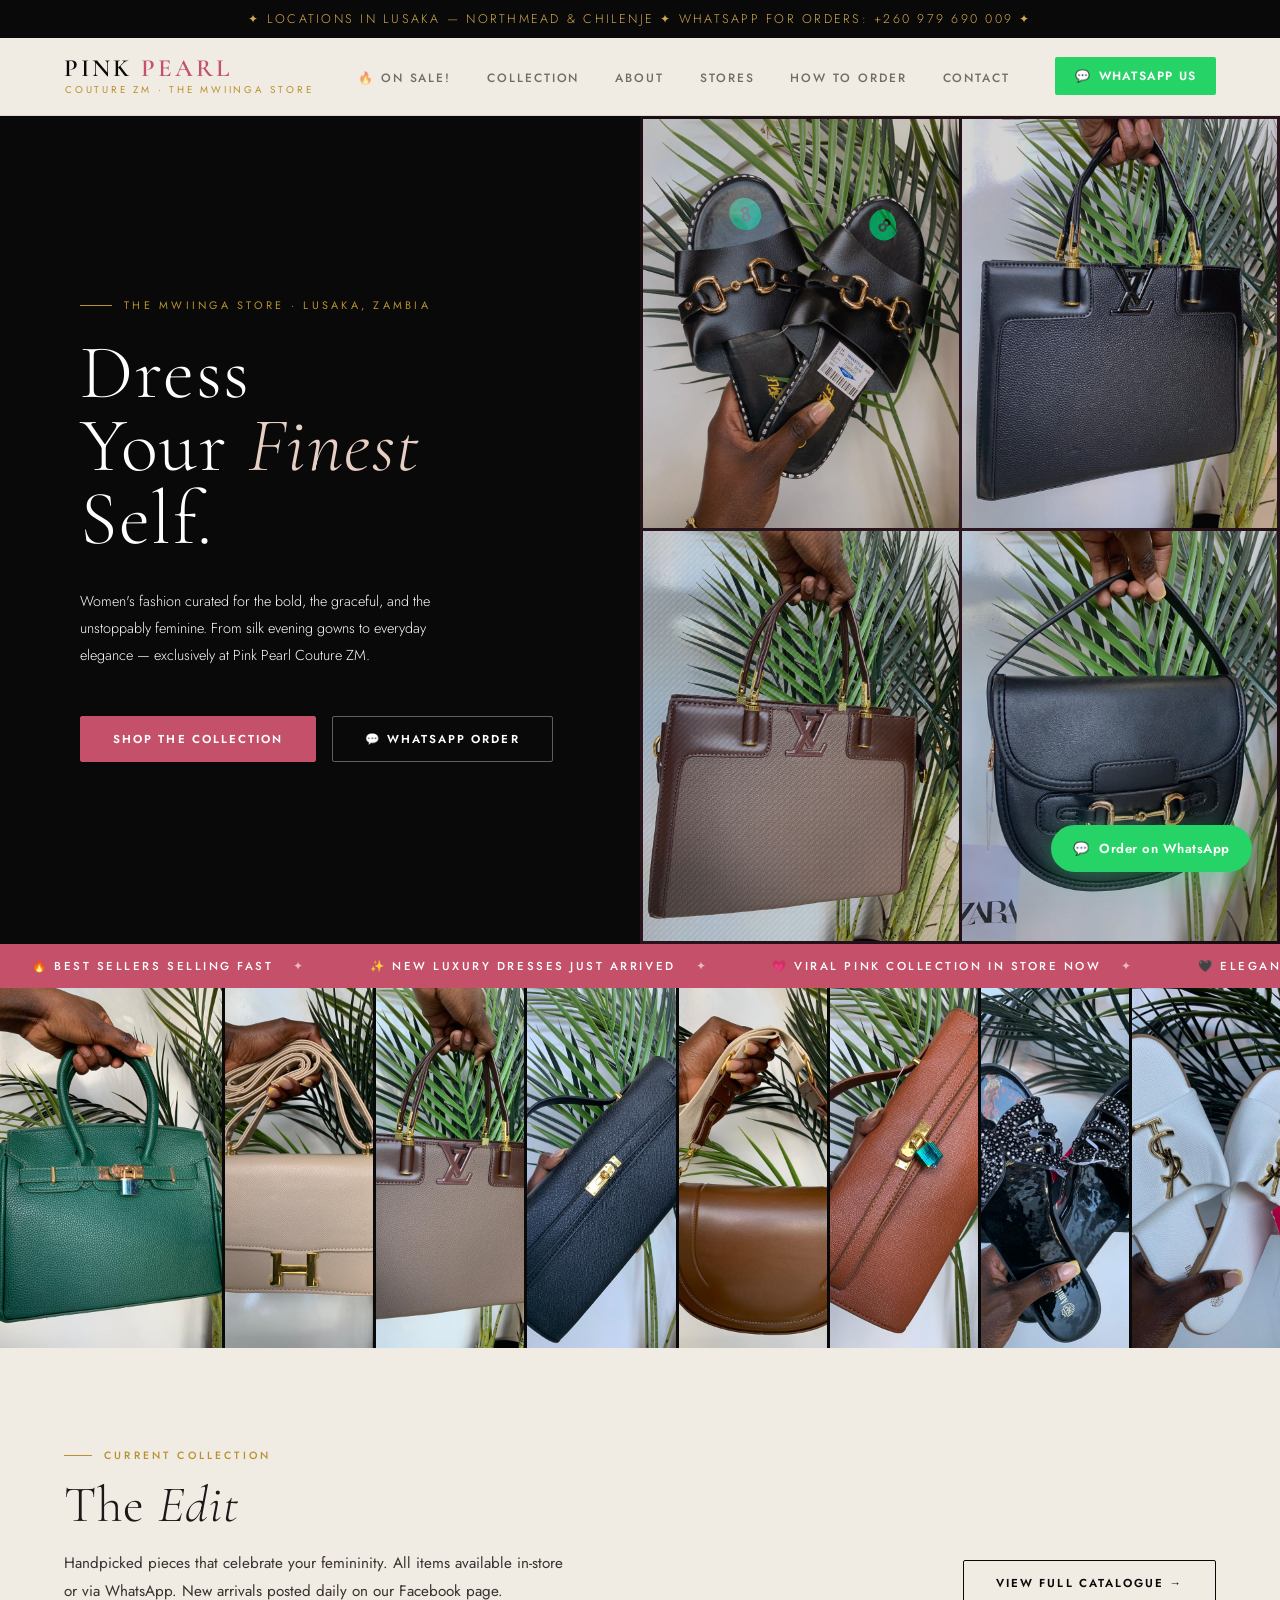
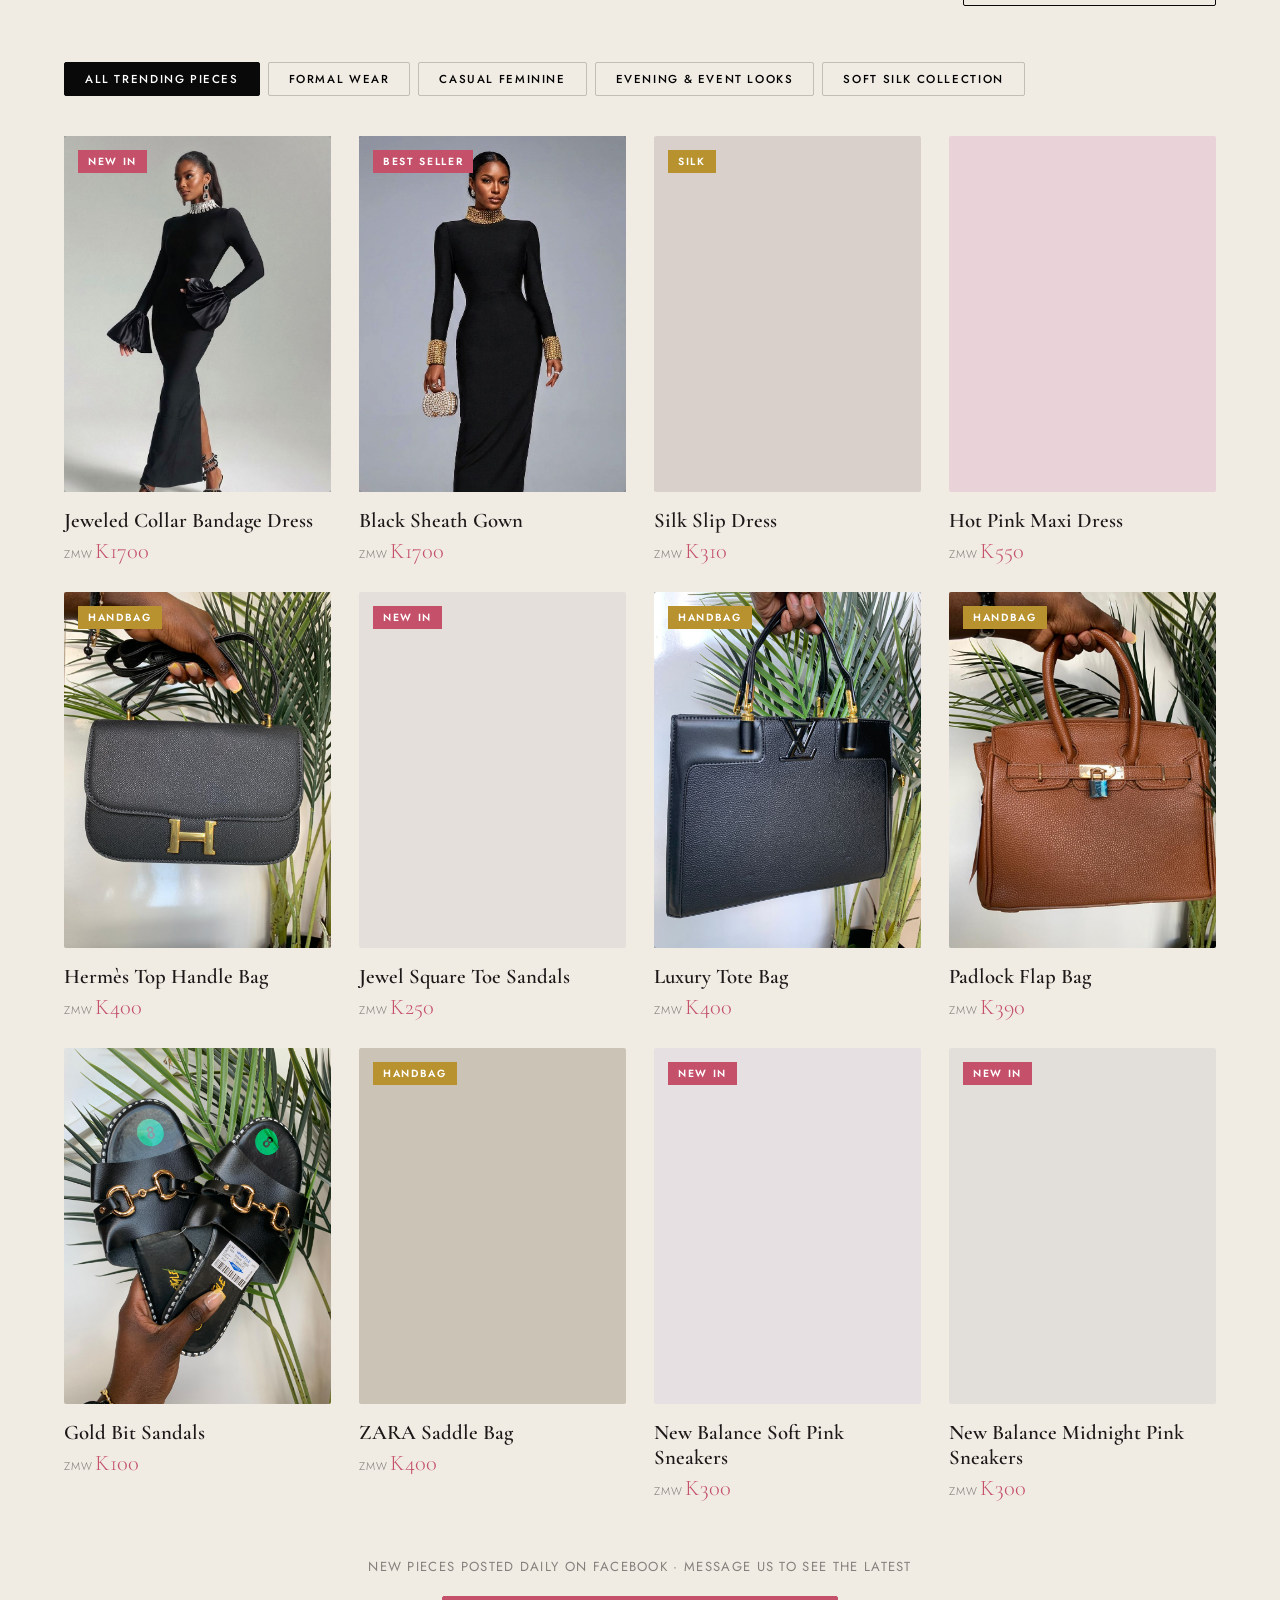
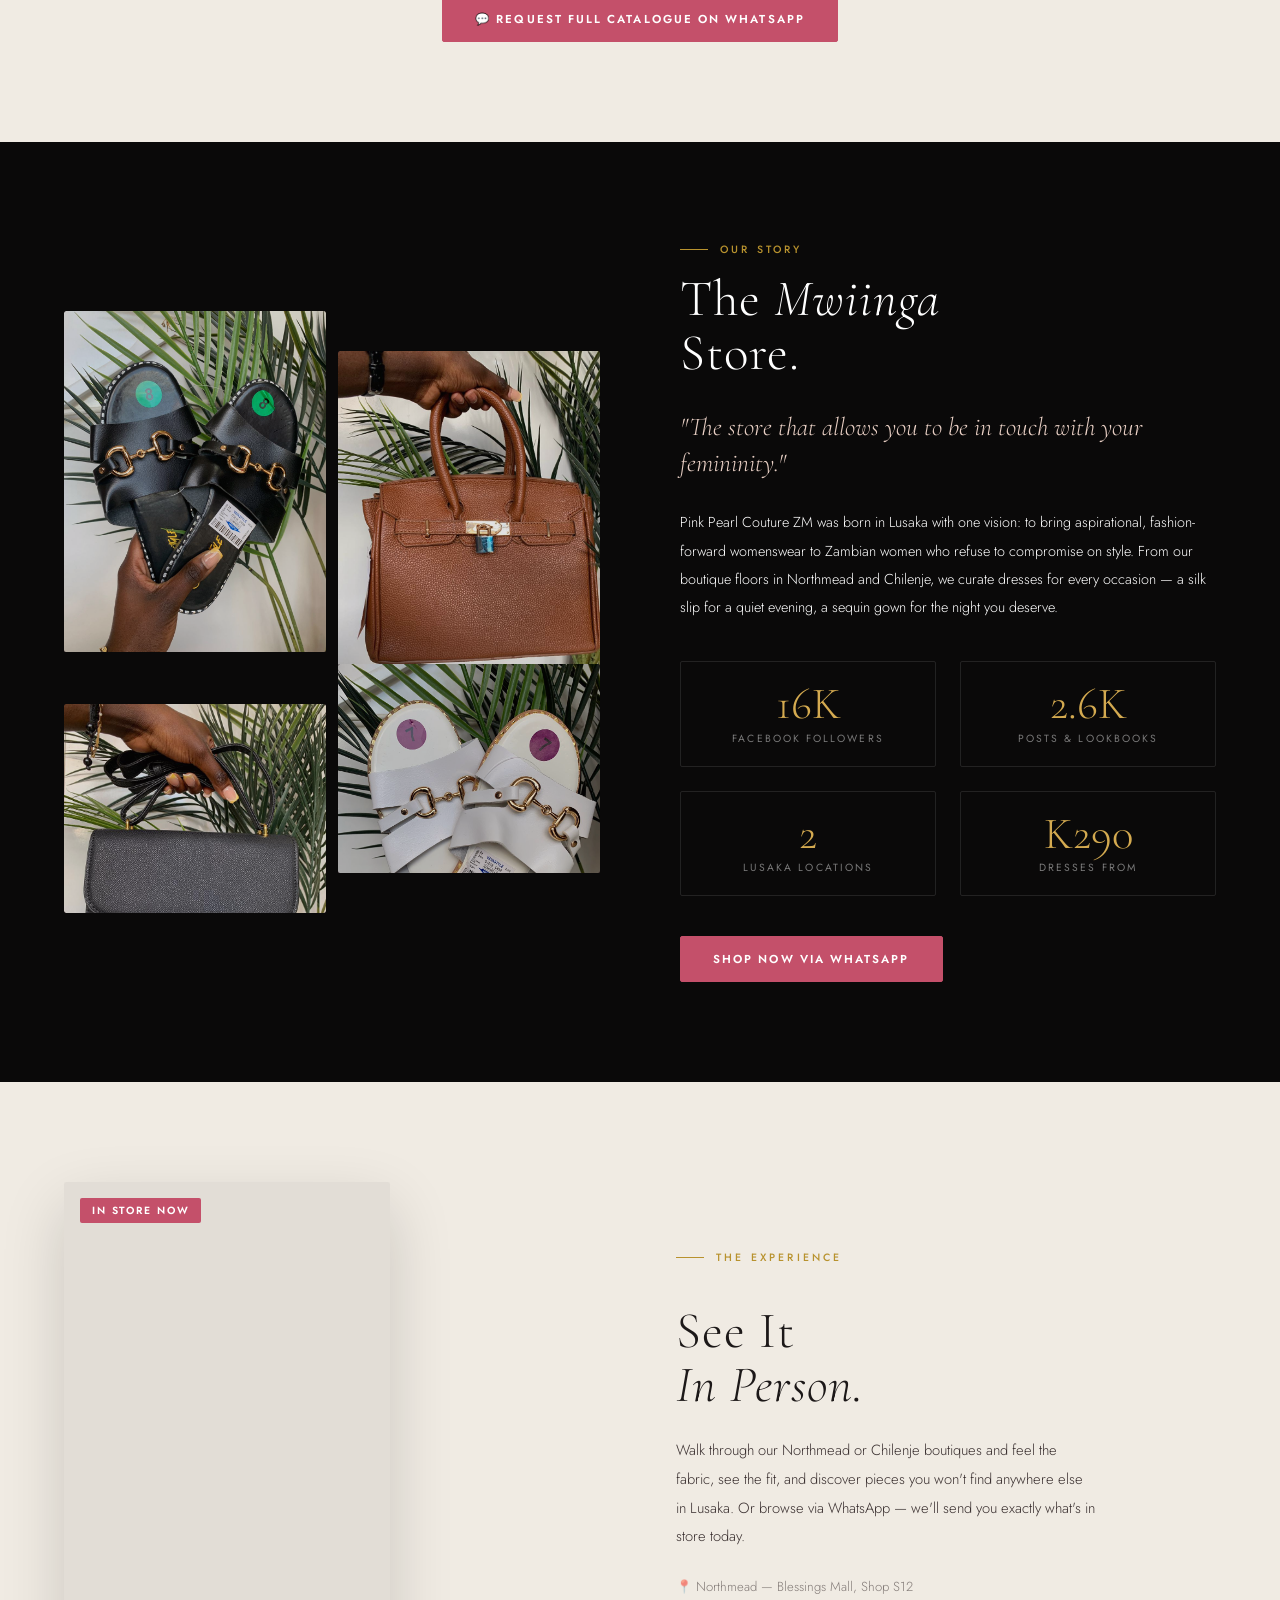
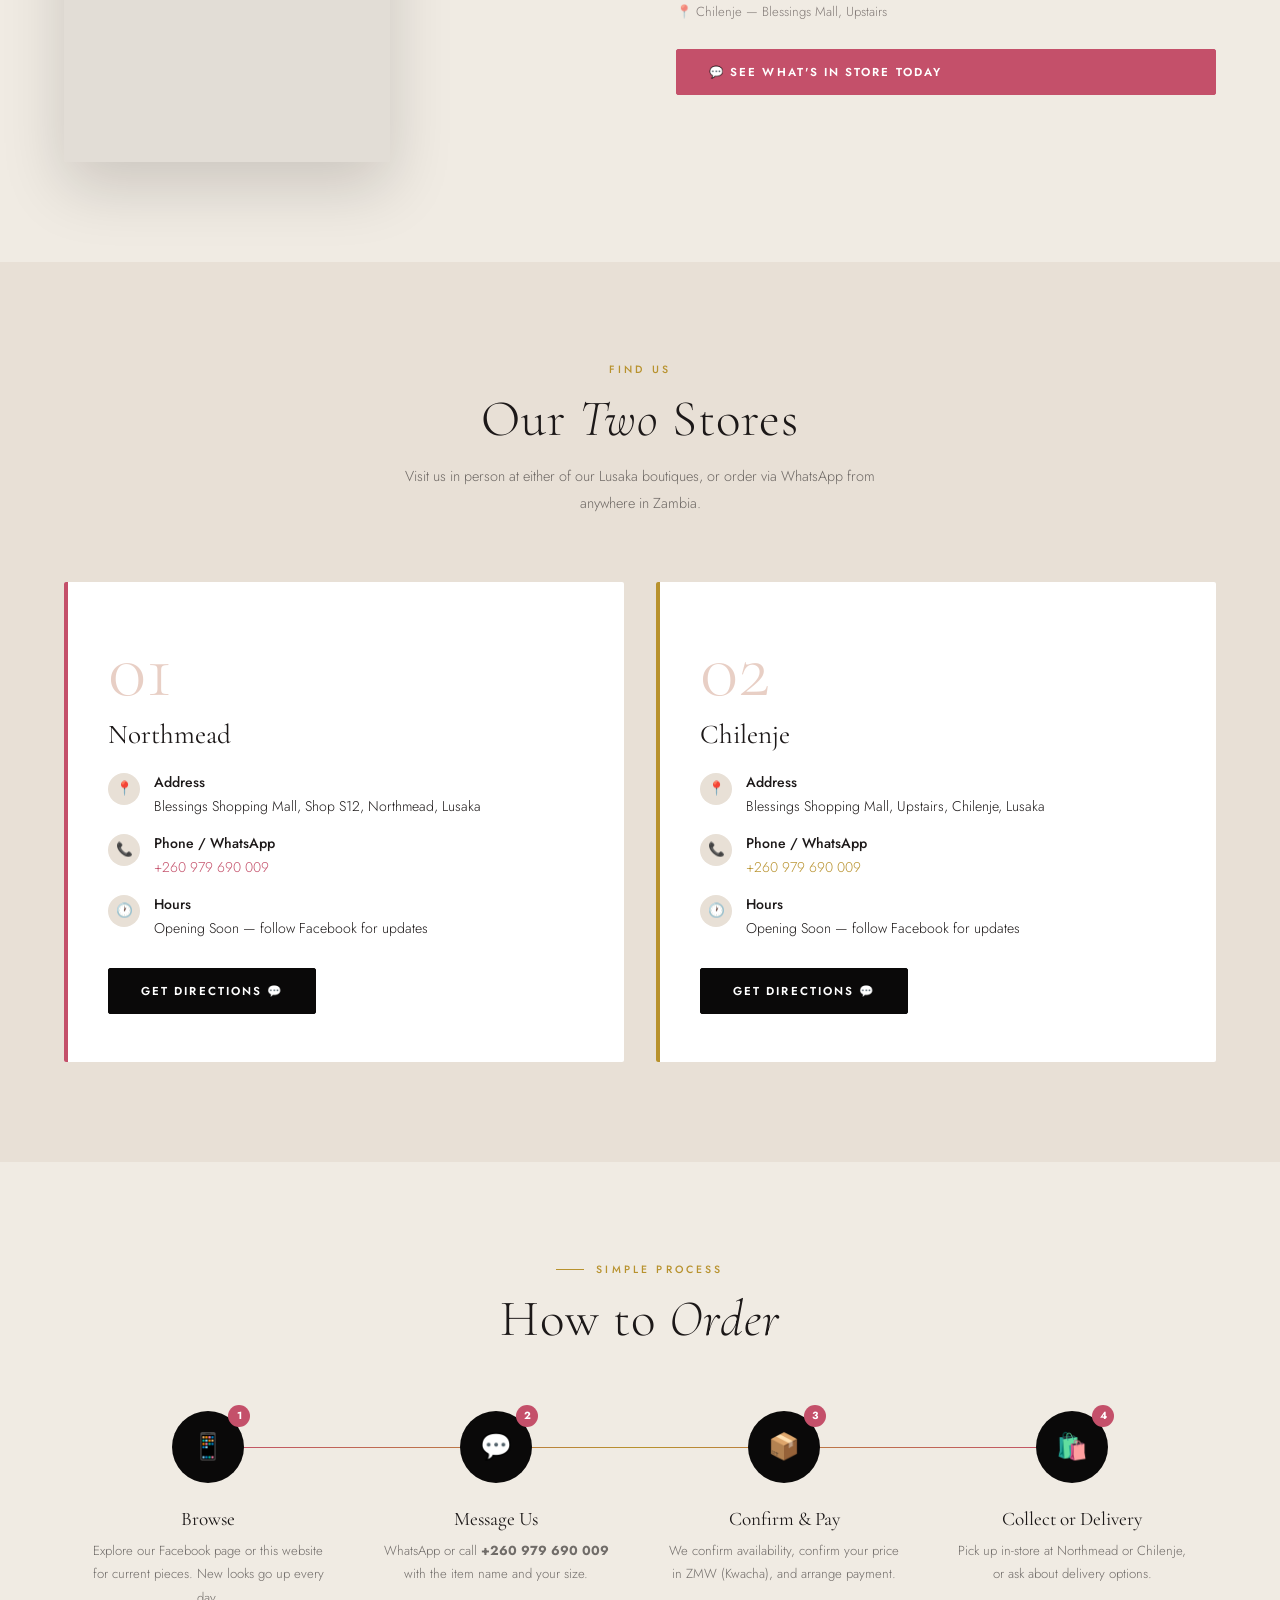
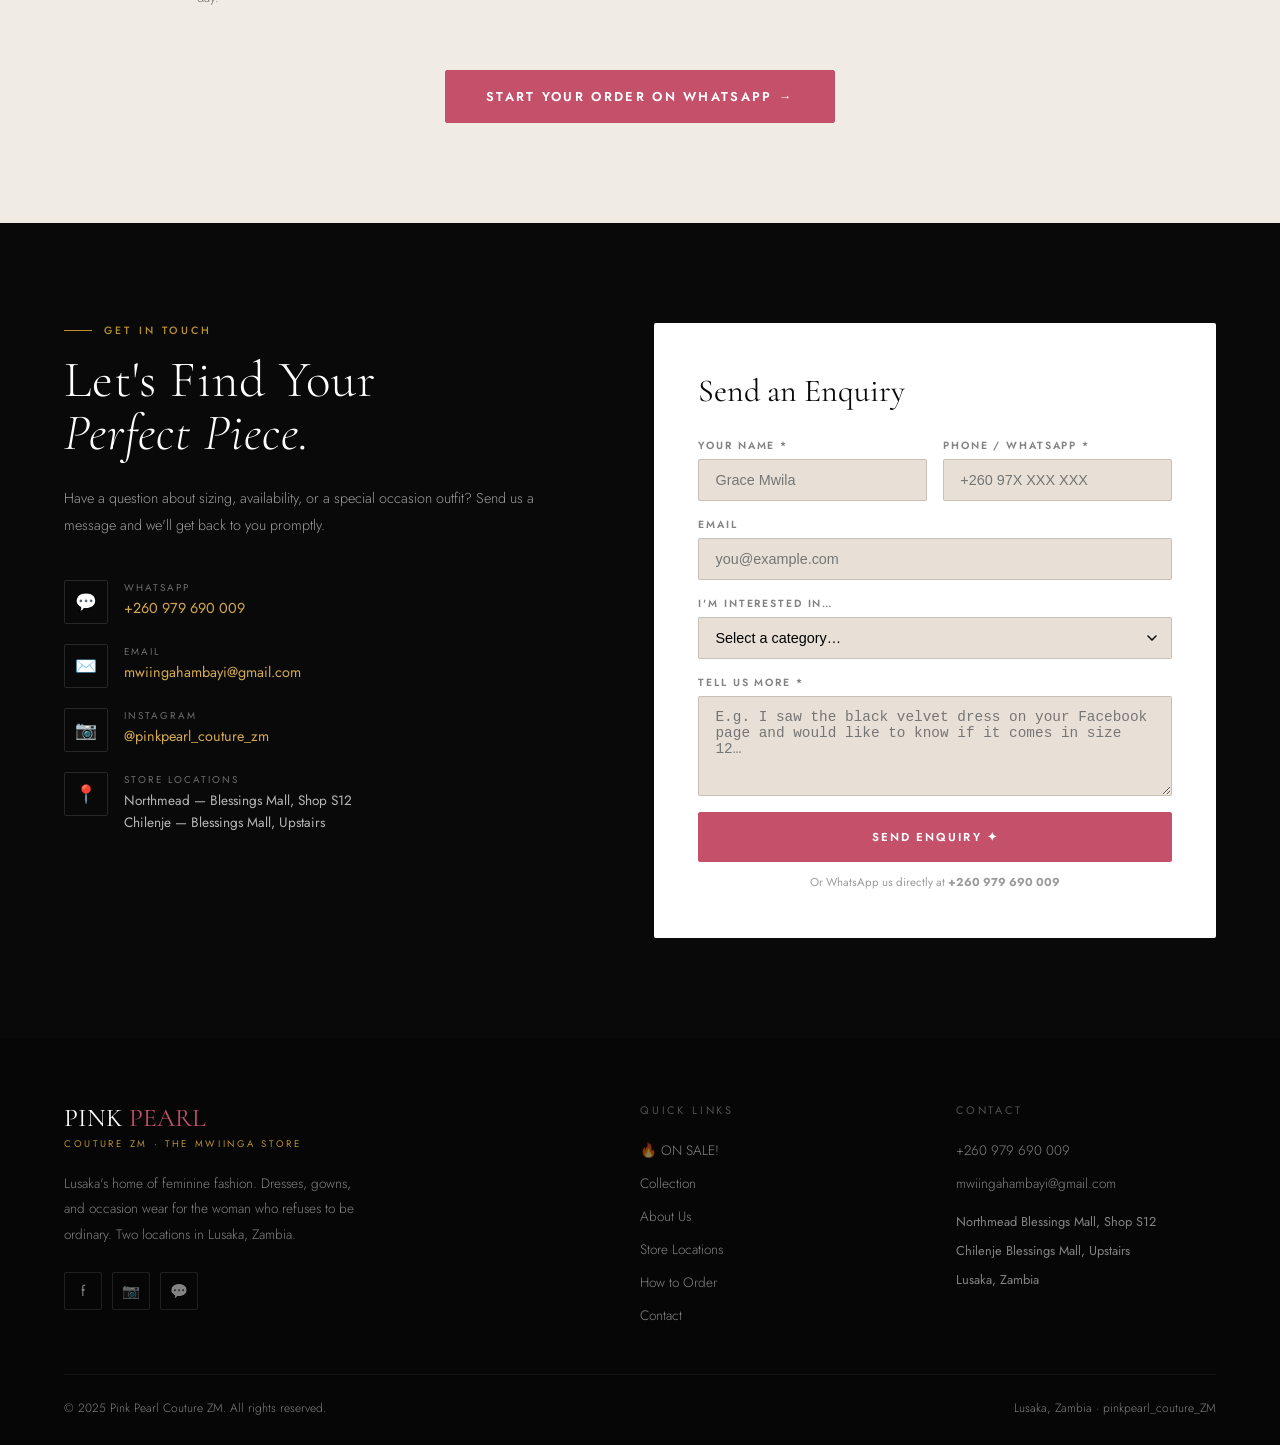
==== commit ac52f956: "Major updates to code and added img/gallery for site images" ====
--- a/index.html
+++ b/index.html
@@ -39,7 +39,7 @@
 
 <meta
   property="og:image"
-  content="https://YOUR-DOMAIN.com/assets/images/preview.jpg"
+  content="./assets/images/gallery/WhatsApp%20Image%202026-05-29%20at%2011.19.01.jpeg"
 />
 
 <meta
@@ -64,7 +64,7 @@
 
 <meta
   name="twitter:image"
-  content="https://YOUR-DOMAIN.com/assets/images/preview.jpg"
+  content="./assets/images/gallery/WhatsApp%20Image%202026-05-29%20at%2011.19.01.jpeg"
 />
 
 <!-- CANONICAL -->
@@ -143,14 +143,33 @@
   <div class="hero__right">
     <div class="hero__right-bg"></div>
     <div class="hero__grid">
-      <div class="hero__grid-item"><span class="hero__grid-emoji">👗</span></div>
-      <div class="hero__grid-item"><span class="hero__grid-emoji">✨</span></div>
-      <div class="hero__grid-item"><span class="hero__grid-emoji">👜</span></div>
-      <div class="hero__grid-item"><span class="hero__grid-emoji">🌸</span></div>
-    </div>
-    <div class="hero__tag">
-      <span class="hero__tag-num">16K</span>
-      <div class="hero__tag-label">Facebook Followers</div>
+      <!-- Hero grid: real product photos — largest file first for maximum impact -->
+      <div class="hero__grid-item">
+        <img src="./assets/images/gallery/WhatsApp%20Image%202026-05-29%20at%2011.19.01.jpeg"
+             alt="Pink Pearl Couture — Feature Look"
+             class="hero__grid-photo"
+             loading="eager"
+             fetchpriority="high"
+             decoding="async">
+      </div>
+      <div class="hero__grid-item">
+        <img src="./assets/images/gallery/WhatsApp%20Image%202026-05-29%20at%2011.18.35%20%281%29.jpeg"
+             alt="Pink Pearl Couture — Evening Wear"
+             class="hero__grid-photo"
+             loading="eager">
+      </div>
+      <div class="hero__grid-item">
+        <img src="./assets/images/gallery/WhatsApp%20Image%202026-05-29%20at%2011.18.35%20%282%29.jpeg"
+             alt="Pink Pearl Couture — Fashion"
+             class="hero__grid-photo"
+             loading="eager">
+      </div>
+      <div class="hero__grid-item">
+        <img src="./assets/images/gallery/WhatsApp%20Image%202026-05-29%20at%2011.18.39.jpeg"
+             alt="Pink Pearl Couture — Style"
+             class="hero__grid-photo"
+             loading="eager">
+      </div>
     </div>
   </div>
 </header>
@@ -211,6 +230,85 @@
 
   </div>
 </div>
+
+<!-- GALLERY STRIP — 8 images, expand-on-hover accordion layout -->
+<section class="gallery-strip" aria-label="Pink Pearl Couture — Fashion Gallery">
+  <div class="gallery-strip__inner">
+
+    <div class="gallery-strip__item">
+      <img src="./assets/images/gallery/WhatsApp%20Image%202026-05-29%20at%2011.19.02%20%281%29.jpeg"
+           alt="Pink Pearl Couture Collection" class="gallery-strip__img" loading="lazy">
+      <div class="gallery-strip__overlay">
+        <a href="https://wa.me/260979690009?text=Hi%2C%20I%27d%20like%20to%20enquire%20about%20this%20piece"
+           target="_blank" class="gallery-strip__wa">💬 Enquire</a>
+      </div>
+    </div>
+
+    <div class="gallery-strip__item">
+      <img src="./assets/images/gallery/WhatsApp%20Image%202026-05-29%20at%2011.19.03%20%281%29.jpeg"
+           alt="Pink Pearl Couture — Luxury Handbag" class="gallery-strip__img" loading="lazy" decoding="async">
+      <div class="gallery-strip__overlay">
+        <a href="https://wa.me/260979690009?text=Hi%2C%20I%27d%20like%20to%20enquire%20about%20this%20piece"
+           target="_blank" class="gallery-strip__wa">💬 Enquire</a>
+      </div>
+    </div>
+
+    <div class="gallery-strip__item">
+      <img src="./assets/images/gallery/WhatsApp%20Image%202026-05-29%20at%2011.19.04%20%281%29.jpeg"
+           alt="Pink Pearl Couture Collection" class="gallery-strip__img" loading="lazy">
+      <div class="gallery-strip__overlay">
+        <a href="https://wa.me/260979690009?text=Hi%2C%20I%27d%20like%20to%20enquire%20about%20this%20piece"
+           target="_blank" class="gallery-strip__wa">💬 Enquire</a>
+      </div>
+    </div>
+
+    <div class="gallery-strip__item">
+      <img src="./assets/images/gallery/WhatsApp%20Image%202026-05-29%20at%2011.19.04%20%282%29.jpeg"
+           alt="Pink Pearl Couture Collection" class="gallery-strip__img" loading="lazy">
+      <div class="gallery-strip__overlay">
+        <a href="https://wa.me/260979690009?text=Hi%2C%20I%27d%20like%20to%20enquire%20about%20this%20piece"
+           target="_blank" class="gallery-strip__wa">💬 Enquire</a>
+      </div>
+    </div>
+
+    <div class="gallery-strip__item">
+      <img src="./assets/images/gallery/WhatsApp%20Image%202026-05-29%20at%2011.19.01%20%281%29.jpeg"
+           alt="Pink Pearl Couture Collection" class="gallery-strip__img" loading="lazy">
+      <div class="gallery-strip__overlay">
+        <a href="https://wa.me/260979690009?text=Hi%2C%20I%27d%20like%20to%20enquire%20about%20this%20piece"
+           target="_blank" class="gallery-strip__wa">💬 Enquire</a>
+      </div>
+    </div>
+
+    <div class="gallery-strip__item">
+      <img src="./assets/images/gallery/WhatsApp%20Image%202026-05-29%20at%2011.19.01%20%282%29.jpeg"
+           alt="Pink Pearl Couture Collection" class="gallery-strip__img" loading="lazy">
+      <div class="gallery-strip__overlay">
+        <a href="https://wa.me/260979690009?text=Hi%2C%20I%27d%20like%20to%20enquire%20about%20this%20piece"
+           target="_blank" class="gallery-strip__wa">💬 Enquire</a>
+      </div>
+    </div>
+
+    <div class="gallery-strip__item">
+      <img src="./assets/images/gallery/WhatsApp%20Image%202026-05-29%20at%2011.19.02.jpeg"
+           alt="Pink Pearl Couture Collection" class="gallery-strip__img" loading="lazy">
+      <div class="gallery-strip__overlay">
+        <a href="https://wa.me/260979690009?text=Hi%2C%20I%27d%20like%20to%20enquire%20about%20this%20piece"
+           target="_blank" class="gallery-strip__wa">💬 Enquire</a>
+      </div>
+    </div>
+
+    <div class="gallery-strip__item">
+      <img src="./assets/images/gallery/WhatsApp%20Image%202026-05-29%20at%2011.19.02%20%282%29.jpeg"
+           alt="Pink Pearl Couture Collection" class="gallery-strip__img" loading="lazy">
+      <div class="gallery-strip__overlay">
+        <a href="https://wa.me/260979690009?text=Hi%2C%20I%27d%20like%20to%20enquire%20about%20this%20piece"
+           target="_blank" class="gallery-strip__wa">💬 Enquire</a>
+      </div>
+    </div>
+
+  </div>
+</section>
 
 <!-- CATALOGUE -->
 <section class="catalogue" id="catalogue">
@@ -234,95 +332,205 @@
 
     <div class="catalogue__grid" id="catalogueGrid">
 
+      <!-- Jeweled Collar Bandage Dress -->
       <div class="product-card reveal" data-cat="evening">
         <div class="product-card__img bg-ink">
-          <div class="product-card__img-inner" style="font-size:4.5rem;">🖤</div>
+          <img src="./assets/images/gallery/1780106942290.png"
+               alt="Jeweled Collar Bandage Dress"
+               class="product-card__photo"
+               loading="lazy"
+               decoding="async">
           <div class="product-card__badge">New In</div>
-          <a href="https://wa.me/260979690009?text=Hi%2C%20I%27m%20interested%20in%20the%20black%20velvet%20dress%20K450" target="_blank" class="product-card__wa" title="Order on WhatsApp">💬</a>
-        </div>
-        <div class="product-card__name">Black Velvet Dress</div>
-        <div class="product-card__meta">
-          <div class="product-card__price"><span>ZMW</span>K450</div>
-          <div class="product-card__colors">
-            <div class="product-card__color" style="background:#1a1818;"></div>
-          </div>
-        </div>
-      </div>
-
+          <a href="https://wa.me/260979690009?text=Hi%2C%20I%27m%20interested%20in%20the%20Jeweled%20Collar%20Bandage%20Dress%20K1700" target="_blank" class="product-card__wa" title="Order on WhatsApp">💬</a>
+        </div>
+        <div class="product-card__name">Jeweled Collar Bandage Dress</div>
+        <div class="product-card__meta">
+          <div class="product-card__price"><span>ZMW</span>K1700</div>
+        </div>
+      </div>
+
+      <!-- Black Sheath Gown -->
       <div class="product-card reveal" data-cat="evening">
         <div class="product-card__img" style="background:#110810;">
-          <div class="product-card__img-inner" style="font-size:4.5rem;">✨</div>
+          <img src="./assets/images/gallery/1780106793559.png"
+               alt="Black Sheath Gown"
+               class="product-card__photo"
+               loading="lazy"
+               decoding="async">
           <div class="product-card__badge">Best Seller</div>
-          <a href="https://wa.me/260979690009?text=Hi%2C%20I%27m%20interested%20in%20the%20black%20sequin%20dress%20K550" target="_blank" class="product-card__wa" title="Order on WhatsApp">💬</a>
-        </div>
-        <div class="product-card__name">Black Sequin Gown</div>
-        <div class="product-card__meta">
-          <div class="product-card__price"><span>ZMW</span>K550</div>
-          <div class="product-card__colors">
-            <div class="product-card__color" style="background:#1a1818;"></div>
-          </div>
-        </div>
-      </div>
-
+          <a href="https://wa.me/260979690009?text=Hi%2C%20I%27m%20interested%20in%20the%20Black%20Sheath%20Gown%20K1700" target="_blank" class="product-card__wa" title="Order on WhatsApp">💬</a>
+        </div>
+        <div class="product-card__name">Black Sheath Gown</div>
+        <div class="product-card__meta">
+          <div class="product-card__price"><span>ZMW</span>K1700</div>
+        </div>
+      </div>
+
+      <!-- Silk Slip Dress -->
       <div class="product-card reveal" data-cat="silk">
         <div class="product-card__img bg-dusty">
-          <div class="product-card__img-inner" style="font-size:4.5rem;">🩶</div>
+          <img src="./assets/images/gallery/1780109451603.png"
+               alt="Silk Slip Dress"
+               class="product-card__photo"
+               loading="lazy"
+               decoding="async">
           <div class="product-card__badge gold">Silk</div>
-          <a href="https://wa.me/260979690009?text=Hi%2C%20I%27m%20interested%20in%20the%20silk%20slip%20dress%20K310" target="_blank" class="product-card__wa">💬</a>
+          <a href="https://wa.me/260979690009?text=Hi%2C%20I%27m%20interested%20in%20the%20Silk%20Slip%20Dress%20K310" target="_blank" class="product-card__wa">💬</a>
         </div>
         <div class="product-card__name">Silk Slip Dress</div>
         <div class="product-card__meta">
           <div class="product-card__price"><span>ZMW</span>K310</div>
-          <div class="product-card__colors">
-            <div class="product-card__color" style="background:#6b5b5b;"></div>
-            <div class="product-card__color" style="background:#b08070;"></div>
-            <div class="product-card__color" style="background:#c0704a;"></div>
-          </div>
-        </div>
-      </div>
-
+        </div>
+      </div>
+
+      <!-- Hot Pink Maxi Dress -->
       <div class="product-card reveal" data-cat="casual">
         <div class="product-card__img bg-pink">
-          <div class="product-card__img-inner" style="font-size:4.5rem;">💗</div>
-          <a href="https://wa.me/260979690009?text=Hi%2C%20I%27m%20interested%20in%20the%20hot%20pink%20maxi%20dress%20K450" target="_blank" class="product-card__wa">💬</a>
+          <img src="./assets/images/gallery/1780105117711.png"
+               alt="Hot Pink Maxi Dress"
+               class="product-card__photo"
+               loading="lazy"
+               decoding="async">
+          <a href="https://wa.me/260979690009?text=Hi%2C%20I%27m%20interested%20in%20the%20Hot%20Pink%20Maxi%20Dress%20K550" target="_blank" class="product-card__wa">💬</a>
         </div>
         <div class="product-card__name">Hot Pink Maxi Dress</div>
         <div class="product-card__meta">
-          <div class="product-card__price"><span>ZMW</span>K450</div>
-          <div class="product-card__colors">
-            <div class="product-card__color" style="background:#e8408a;"></div>
-          </div>
-        </div>
-      </div>
-
-      <div class="product-card reveal" data-cat="casual">
+          <div class="product-card__price"><span>ZMW</span>K550</div>
+        </div>
+      </div>
+
+      <!-- Hermes Top Handle Bag -->
+      <div class="product-card reveal" data-cat="formal">
         <div class="product-card__img bg-blush">
-          <div class="product-card__img-inner" style="font-size:4.5rem;">🌸</div>
-          <a href="https://wa.me/260979690009?text=Hi%2C%20I%27m%20interested%20in%20the%20pink%20halter%20mini%20K290" target="_blank" class="product-card__wa">💬</a>
-        </div>
-        <div class="product-card__name">Pink Halter Mini</div>
-        <div class="product-card__meta">
-          <div class="product-card__price"><span>ZMW</span>K290</div>
-          <div class="product-card__colors">
-            <div class="product-card__color" style="background:#f4a8c8;"></div>
-            <div class="product-card__color" style="background:#e8f0a8;"></div>
-            <div class="product-card__color" style="background:#fff;border:1.5px solid #ccc;"></div>
-          </div>
-        </div>
-      </div>
-
+          <img src="./assets/images/gallery/WhatsApp%20Image%202026-05-29%20at%2011.18.40%20%282%29.jpeg"
+               alt="Herm&#232;s Top Handle Bag"
+               class="product-card__photo product-card__photo--center"
+               loading="lazy"
+               decoding="async">
+          <div class="product-card__badge gold">Handbag</div>
+          <a href="https://wa.me/260979690009?text=Hi%2C%20I%27m%20interested%20in%20the%20Herm%C3%A8s%20Top%20Handle%20Bag%20K400" target="_blank" class="product-card__wa">💬</a>
+        </div>
+        <div class="product-card__name">Herm&#232;s Top Handle Bag</div>
+        <div class="product-card__meta">
+          <div class="product-card__price"><span>ZMW</span>K400</div>
+        </div>
+      </div>
+
+      <!-- Jewel Square Toe Sandals -->
       <div class="product-card reveal" data-cat="casual">
         <div class="product-card__img" style="background:#f2ede8;">
-          <div class="product-card__img-inner" style="font-size:4.5rem;">🤍</div>
+          <img src="./assets/images/gallery/WhatsApp%20Image%202026-05-29%20at%2011.18.40%20%281%29.jpeg"
+               alt="Jewel Square Toe Sandals"
+               class="product-card__photo product-card__photo--center"
+               loading="lazy"
+               decoding="async">
           <div class="product-card__badge">New In</div>
-          <a href="https://wa.me/260979690009?text=Hi%2C%20I%27m%20interested%20in%20the%20tweed%20mini%20dress%20K450" target="_blank" class="product-card__wa">💬</a>
-        </div>
-        <div class="product-card__name">Tweed Mini Dress</div>
-        <div class="product-card__meta">
-          <div class="product-card__price"><span>ZMW</span>K450</div>
-          <div class="product-card__colors">
-            <div class="product-card__color" style="background:#d4c0b8;"></div>
-          </div>
+          <a href="https://wa.me/260979690009?text=Hi%2C%20I%27m%20interested%20in%20the%20Jewel%20Square%20Toe%20Sandals%20K250" target="_blank" class="product-card__wa">💬</a>
+        </div>
+        <div class="product-card__name">Jewel Square Toe Sandals</div>
+        <div class="product-card__meta">
+          <div class="product-card__price"><span>ZMW</span>K250</div>
+        </div>
+      </div>
+
+      <!-- Luxury Tote Bag -->
+      <div class="product-card reveal" data-cat="formal">
+        <div class="product-card__img bg-ink">
+          <img src="./assets/images/gallery/WhatsApp%20Image%202026-05-29%20at%2011.18.35%20%281%29.jpeg"
+               alt="Luxury Tote Bag"
+               class="product-card__photo product-card__photo--center"
+               loading="lazy"
+               decoding="async">
+          <div class="product-card__badge gold">Handbag</div>
+          <a href="https://wa.me/260979690009?text=Hi%2C%20I%27m%20interested%20in%20the%20Luxury%20Tote%20Bag%20K400" target="_blank" class="product-card__wa">💬</a>
+        </div>
+        <div class="product-card__name">Luxury Tote Bag</div>
+        <div class="product-card__meta">
+          <div class="product-card__price"><span>ZMW</span>K400</div>
+        </div>
+      </div>
+
+      <!-- Padlock Flap Bag -->
+      <div class="product-card reveal" data-cat="formal">
+        <div class="product-card__img" style="background:#e8ddd0;">
+          <img src="./assets/images/gallery/WhatsApp%20Image%202026-05-29%20at%2011.19.00%20%281%29.jpeg"
+               alt="Padlock Flap Bag"
+               class="product-card__photo product-card__photo--center"
+               loading="lazy"
+               decoding="async">
+          <div class="product-card__badge gold">Handbag</div>
+          <a href="https://wa.me/260979690009?text=Hi%2C%20I%27m%20interested%20in%20the%20padlock%20flap%20bag%20K390" target="_blank" class="product-card__wa">💬</a>
+        </div>
+        <div class="product-card__name">Padlock Flap Bag</div>
+        <div class="product-card__meta">
+          <div class="product-card__price"><span>ZMW</span>K390</div>
+        </div>
+      </div>
+
+      <!-- Gold Bit Sandals -->
+      <div class="product-card reveal" data-cat="casual">
+        <div class="product-card__img" style="background:#f5f0ea;">
+          <img src="./assets/images/gallery/WhatsApp%20Image%202026-05-29%20at%2011.19.01.jpeg"
+               alt="Gold Bit Sandals"
+               class="product-card__photo product-card__photo--center"
+               loading="lazy"
+               decoding="async">
+          <a href="https://wa.me/260979690009?text=Hi%2C%20I%27m%20interested%20in%20the%20Gold%20Bit%20Sandals%20K100" target="_blank" class="product-card__wa">💬</a>
+        </div>
+        <div class="product-card__name">Gold Bit Sandals</div>
+        <div class="product-card__meta">
+          <div class="product-card__price"><span>ZMW</span>K100</div>
+        </div>
+      </div>
+
+      <!-- ZARA Saddle Bag -->
+      <div class="product-card reveal" data-cat="formal">
+        <div class="product-card__img" style="background:#d8cfc0;">
+          <img src="./assets/images/gallery/WhatsApp%20Image%202026-05-29%20at%2011.18.59.jpeg"
+               alt="ZARA Saddle Bag"
+               class="product-card__photo product-card__photo--center"
+               loading="lazy"
+               decoding="async">
+          <div class="product-card__badge gold">Handbag</div>
+          <a href="https://wa.me/260979690009?text=Hi%2C%20I%27m%20interested%20in%20the%20ZARA%20Saddle%20Bag%20K400" target="_blank" class="product-card__wa">💬</a>
+        </div>
+        <div class="product-card__name">ZARA Saddle Bag</div>
+        <div class="product-card__meta">
+          <div class="product-card__price"><span>ZMW</span>K400</div>
+        </div>
+      </div>
+
+      <!-- New Balance Soft Pink Sneakers -->
+      <div class="product-card reveal" data-cat="casual">
+        <div class="product-card__img" style="background:#f5eef0;">
+          <img src="./assets/images/gallery/WhatsApp%20Image%202026-05-29%20at%2011.18.38%20%282%29.jpeg"
+               alt="New Balance Soft Pink Sneakers"
+               class="product-card__photo product-card__photo--center"
+               loading="lazy"
+               decoding="async">
+          <div class="product-card__badge">New In</div>
+          <a href="https://wa.me/260979690009?text=Hi%2C%20I%27m%20interested%20in%20the%20New%20Balance%20Soft%20Pink%20Sneakers%20K300" target="_blank" class="product-card__wa">💬</a>
+        </div>
+        <div class="product-card__name">New Balance Soft Pink Sneakers</div>
+        <div class="product-card__meta">
+          <div class="product-card__price"><span>ZMW</span>K300</div>
+        </div>
+      </div>
+
+      <!-- New Balance Midnight Pink Sneakers -->
+      <div class="product-card reveal" data-cat="casual">
+        <div class="product-card__img" style="background:#f0ece8;">
+          <img src="./assets/images/gallery/WhatsApp%20Image%202026-05-29%20at%2011.18.41%20%281%29.jpeg"
+               alt="New Balance Midnight Pink Sneakers"
+               class="product-card__photo product-card__photo--center"
+               loading="lazy"
+               decoding="async">
+          <div class="product-card__badge">New In</div>
+          <a href="https://wa.me/260979690009?text=Hi%2C%20I%27m%20interested%20in%20the%20New%20Balance%20Midnight%20Pink%20Sneakers%20K300" target="_blank" class="product-card__wa">💬</a>
+        </div>
+        <div class="product-card__name">New Balance Midnight Pink Sneakers</div>
+        <div class="product-card__meta">
+          <div class="product-card__price"><span>ZMW</span>K300</div>
         </div>
       </div>
 
@@ -342,26 +550,43 @@
   <div class="container">
     <div class="about__inner">
       <div class="about__visual">
+
         <div class="about__photo">
           <div class="about__photo-inner" style="padding-top:130%;position:relative;">
-            <div class="about__photo-inner-content" style="font-size:5rem;">👗</div>
-          </div>
-        </div>
+            <img src="./assets/images/gallery/WhatsApp%20Image%202026-05-29%20at%2011.18.35.jpeg"
+                 alt="Pink Pearl Couture — The Mwiinga Store"
+                 class="about__photo-img"
+                 loading="lazy">
+          </div>
+        </div>
+
         <div class="about__photo">
           <div class="about__photo-inner" style="padding-top:130%;position:relative;background:#1e1520;">
-            <div class="about__photo-inner-content" style="font-size:5rem;">✨</div>
-          </div>
-        </div>
+            <img src="./assets/images/gallery/WhatsApp%20Image%202026-05-29%20at%2011.19.00%20%281%29.jpeg"
+                 alt="Pink Pearl Couture — Evening Collection"
+                 class="about__photo-img"
+                 loading="lazy">
+          </div>
+        </div>
+
         <div class="about__photo">
           <div class="about__photo-inner" style="padding-top:80%;position:relative;background:#231318;">
-            <div class="about__photo-inner-content" style="font-size:3.5rem;">🌸</div>
-          </div>
-        </div>
+            <img src="./assets/images/gallery/WhatsApp%20Image%202026-05-29%20at%2011.18.58.jpeg"
+                 alt="Pink Pearl Couture — Feminine Style"
+                 class="about__photo-img"
+                 loading="lazy">
+          </div>
+        </div>
+
         <div class="about__photo">
           <div class="about__photo-inner" style="padding-top:80%;position:relative;background:#1a0d12;">
-            <div class="about__photo-inner-content" style="font-size:3.5rem;">💎</div>
-          </div>
-        </div>
+            <img src="./assets/images/gallery/WhatsApp%20Image%202026-05-29%20at%2011.18.41.jpeg"
+                 alt="Pink Pearl Couture — Luxury Pieces"
+                 class="about__photo-img"
+                 loading="lazy">
+          </div>
+        </div>
+
       </div>
       <div class="about__content">
         <div class="section-label">Our Story</div>
@@ -391,6 +616,43 @@
         <div class="reveal">
           <a href="https://wa.me/260979690009" target="_blank" class="btn btn-pink">Shop Now via WhatsApp</a>
         </div>
+      </div>
+    </div>
+  </div>
+</section>
+
+<!-- VIDEO REEL SECTION — In-store motion footage -->
+<section class="reel-section">
+  <div class="container">
+    <div class="reel-section__inner">
+      <div class="reel-section__video-wrap">
+        <span class="reel-section__badge">In Store Now</span>
+        <video
+          id="reelVideo"
+          src="./assets/images/gallery/WhatsApp%20Video%202026-05-29%20at%2011.18.36.mp4"
+          autoplay
+          muted
+          loop
+          playsinline
+          class="reel-video"
+          aria-label="Pink Pearl Couture in-store fashion reel"
+          onloadedmetadata="this.muted=true;this.volume=0;"
+          onplay="this.muted=true;this.volume=0;">
+        </video>
+      </div>
+      <div class="reel-section__content">
+        <div class="section-label">The Experience</div>
+        <h2 class="section-title reveal">See It<br/><em>In Person.</em></h2>
+        <p class="reveal">
+          Walk through our Northmead or Chilenje boutiques and feel the fabric, see the fit, and discover pieces you won't find anywhere else in Lusaka. Or browse via WhatsApp — we'll send you exactly what's in store today.
+        </p>
+        <p class="reveal" style="opacity:0.6;font-size:0.82rem;line-height:1.9;">
+          📍 Northmead — Blessings Mall, Shop S12<br/>
+          📍 Chilenje — Blessings Mall, Upstairs
+        </p>
+        <a href="https://wa.me/260979690009?text=Hi%2C%20please%20show%20me%20what%27s%20in%20store%20today" target="_blank" class="btn btn-pink reveal">
+          💬 See What's In Store Today
+        </a>
       </div>
     </div>
   </div>
--- a/assets/css/style.css
+++ b/assets/css/style.css
@@ -320,26 +320,6 @@
       position: relative;
     }
     .hero__grid-item:nth-child(4) .hero__grid-emoji { font-size: 5rem; opacity: 0.5; }
-    .hero__tag {
-      position: absolute;
-      bottom: 40px;
-      right: 40px;
-      background: rgba(255,255,255,0.06);
-      border: 1px solid rgba(255,255,255,0.12);
-      backdrop-filter: blur(10px);
-      padding: 14px 22px;
-      border-radius: 2px;
-      text-align: right;
-      z-index: 10;
-    }
-    .hero__tag-num {
-      font-family: var(--ff-display);
-      font-size: 2rem;
-      color: var(--gold-light);
-      display: block;
-      line-height: 1;
-    }
-    .hero__tag-label { font-size: 0.65rem; letter-spacing: 0.2em; text-transform: uppercase; opacity: 0.55; }
 
     /* ============================================================
        TICKER / MARQUEE
@@ -978,6 +958,228 @@
     /* ============================================================
        RESPONSIVE
     ============================================================ */
+    /* ============================================================
+       REAL IMAGE INTEGRATIONS — Pink Pearl Gallery
+    ============================================================ */
+
+    /* ── Hero Grid Photos ── */
+    .hero__grid-item {
+      position: relative;
+      overflow: hidden;
+    }
+    .hero__grid-photo {
+      position: absolute;
+      inset: 0;
+      width: 100%;
+      height: 100%;
+      object-fit: cover;
+      object-position: top center;
+      opacity: 0.82;
+      transition: opacity 0.5s var(--ease), transform 0.7s var(--ease);
+      display: block;
+    }
+    .hero__grid-item:nth-child(1) .hero__grid-photo { object-position: center 42%; }
+    .hero__grid-item:nth-child(2) .hero__grid-photo { object-position: center 28%; }
+    .hero__grid-item:nth-child(3) .hero__grid-photo { object-position: center 35%; }
+    .hero__grid-item:nth-child(4) .hero__grid-photo { object-position: center 30%; }
+    .hero__grid-item:hover .hero__grid-photo {
+      opacity: 1;
+      transform: scale(1.06);
+    }
+    /* Keep fabric textures as subtle overlays on top of photos */
+    .hero__grid-item::before {
+      z-index: 1;
+      pointer-events: none;
+      mix-blend-mode: overlay;
+    }
+
+    /* ── Product Card Real Photos (index.html) ── */
+    .product-card__img {
+      position: relative;
+    }
+    .product-card__photo {
+      position: absolute;
+      inset: 0;
+      width: 100%;
+      height: 100%;
+      object-fit: cover;
+      object-position: top center;
+      display: block;
+      transition: transform 0.55s var(--ease);
+    }
+    .product-card__photo--center {
+      object-position: center center;
+    }
+    .product-card:hover .product-card__photo {
+      transform: scale(1.06);
+    }
+
+    /* ── About Section Masonry Photos ── */
+    .about__photo-img {
+      position: absolute;
+      inset: 0;
+      width: 100%;
+      height: 100%;
+      object-fit: cover;
+      object-position: top center;
+      display: block;
+      border-radius: 2px;
+      opacity: 0.88;
+      transition: opacity 0.45s var(--ease), transform 0.6s var(--ease);
+    }
+    .about__photo:hover .about__photo-img {
+      opacity: 1;
+      transform: scale(1.04);
+    }
+
+    /* ── Gallery Strip (new section) ── */
+    .gallery-strip {
+      overflow: hidden;
+      background: var(--black);
+      height: 360px;
+      position: relative;
+    }
+    .gallery-strip__inner {
+      display: flex;
+      height: 100%;
+      gap: 3px;
+    }
+    .gallery-strip__item {
+      flex: 1;
+      overflow: hidden;
+      position: relative;
+      cursor: pointer;
+      transition: flex 0.45s var(--ease);
+    }
+    .gallery-strip__item:nth-child(1) { flex: 1.5; }
+    .gallery-strip__item:nth-child(1) .gallery-strip__img { object-position: center 35%; }
+    .gallery-strip__item:nth-child(3) .gallery-strip__img { object-position: center 40%; }
+    .gallery-strip__item:nth-child(5) .gallery-strip__img { object-position: center 30%; }
+    .gallery-strip__item:hover {
+      flex: 1.8;
+    }
+    .gallery-strip__img {
+      width: 100%;
+      height: 100%;
+      object-fit: cover;
+      object-position: top center;
+      display: block;
+      transition: transform 0.6s var(--ease), filter 0.4s;
+    }
+    .gallery-strip__item:hover .gallery-strip__img {
+      transform: scale(1.05);
+      filter: brightness(1.06) saturate(1.08);
+    }
+    .gallery-strip__overlay {
+      position: absolute;
+      inset: 0;
+      background: linear-gradient(to top,
+        rgba(10,9,9,0.55) 0%,
+        rgba(10,9,9,0.05) 55%,
+        transparent 100%);
+      opacity: 0;
+      transition: opacity 0.35s;
+      display: flex;
+      align-items: flex-end;
+      padding: 18px 14px;
+    }
+    .gallery-strip__item:hover .gallery-strip__overlay {
+      opacity: 1;
+    }
+    .gallery-strip__wa {
+      background: #25d366;
+      color: #fff;
+      border: none;
+      border-radius: 2px;
+      padding: 8px 14px;
+      font-size: 0.68rem;
+      font-weight: 600;
+      letter-spacing: 0.12em;
+      text-transform: uppercase;
+      text-decoration: none;
+      transition: opacity 0.2s;
+      cursor: pointer;
+    }
+    .gallery-strip__wa:hover { opacity: 0.85; }
+
+    /* ── Video Reel Section ── */
+    .reel-section {
+      padding: 100px 0;
+      background: var(--offwhite);
+    }
+    .reel-section__inner {
+      display: grid;
+      grid-template-columns: 1fr 1fr;
+      gap: 72px;
+      align-items: center;
+    }
+    .reel-section__video-wrap {
+      position: relative;
+      border-radius: 2px;
+      overflow: hidden;
+      aspect-ratio: 9/16;
+      max-height: 580px;
+      box-shadow: 0 24px 64px rgba(10,9,9,0.16);
+    }
+    .reel-video {
+      width: 100%;
+      height: 100%;
+      object-fit: cover;
+      display: block;
+    }
+    .reel-section__badge {
+      position: absolute;
+      top: 16px;
+      left: 16px;
+      background: var(--pink);
+      color: #fff;
+      font-size: 0.65rem;
+      font-weight: 600;
+      letter-spacing: 0.18em;
+      text-transform: uppercase;
+      padding: 5px 12px;
+      border-radius: 2px;
+    }
+    .reel-section__content {
+      display: flex;
+      flex-direction: column;
+      gap: 24px;
+    }
+    .reel-section__content p {
+      font-size: 0.92rem;
+      font-weight: 300;
+      line-height: 1.95;
+      color: #3a3030;
+      max-width: 420px;
+    }
+
+    /* Subtle image load polish */
+    .hero__grid-photo,
+    .gallery-strip__img,
+    .product-card__photo,
+    .about__photo-img,
+    .reel-video {
+      background: rgba(10, 9, 9, 0.06);
+    }
+
+    @media (prefers-reduced-motion: reduce) {
+      .hero__grid-photo,
+      .gallery-strip__img,
+      .product-card__photo,
+      .about__photo-img,
+      .gallery-strip__item,
+      .ticker__track {
+        transition: none !important;
+        animation: none !important;
+      }
+      .hero__grid-item:hover .hero__grid-photo,
+      .product-card:hover .product-card__photo,
+      .gallery-strip__item:hover .gallery-strip__img,
+      .about__photo:hover .about__photo-img {
+        transform: none;
+      }
+    }
+
     @media (max-width: 1024px) {
       .hero { grid-template-columns: 1fr; min-height: auto; }
       .hero__right { height: 400px; }
@@ -987,6 +1189,9 @@
       .contact__inner { grid-template-columns: 1fr; gap: 56px; }
       .howto__steps { grid-template-columns: 1fr 1fr; gap: 48px; }
       .howto__steps::before { display: none; }
+      .reel-section__inner { grid-template-columns: 1fr; gap: 48px; }
+      .reel-section__video-wrap { max-height: 420px; }
+      .gallery-strip { height: 260px; }
     }
 
     @media (max-width: 768px) {
@@ -995,6 +1200,9 @@
       .hero__left { padding: 52px 24px; }
       .hero__right { display: none; }
       .catalogue { padding: 64px 0; }
+      .gallery-strip { height: 200px; }
+      .gallery-strip__item:nth-child(n+6) { display: none; }
+      .reel-section { padding: 64px 0; }
       .locations__grid { grid-template-columns: 1fr; }
       .howto__steps { grid-template-columns: 1fr 1fr; }
       .footer__inner { grid-template-columns: 1fr; gap: 40px; }
@@ -1008,4 +1216,6 @@
       .about__stats { grid-template-columns: 1fr; }
       .contact-form { padding: 32px 24px; }
       .location-card { padding: 36px 28px; }
+      .gallery-strip { height: 160px; }
+      .gallery-strip__item:nth-child(n+5) { display: none; }
     }
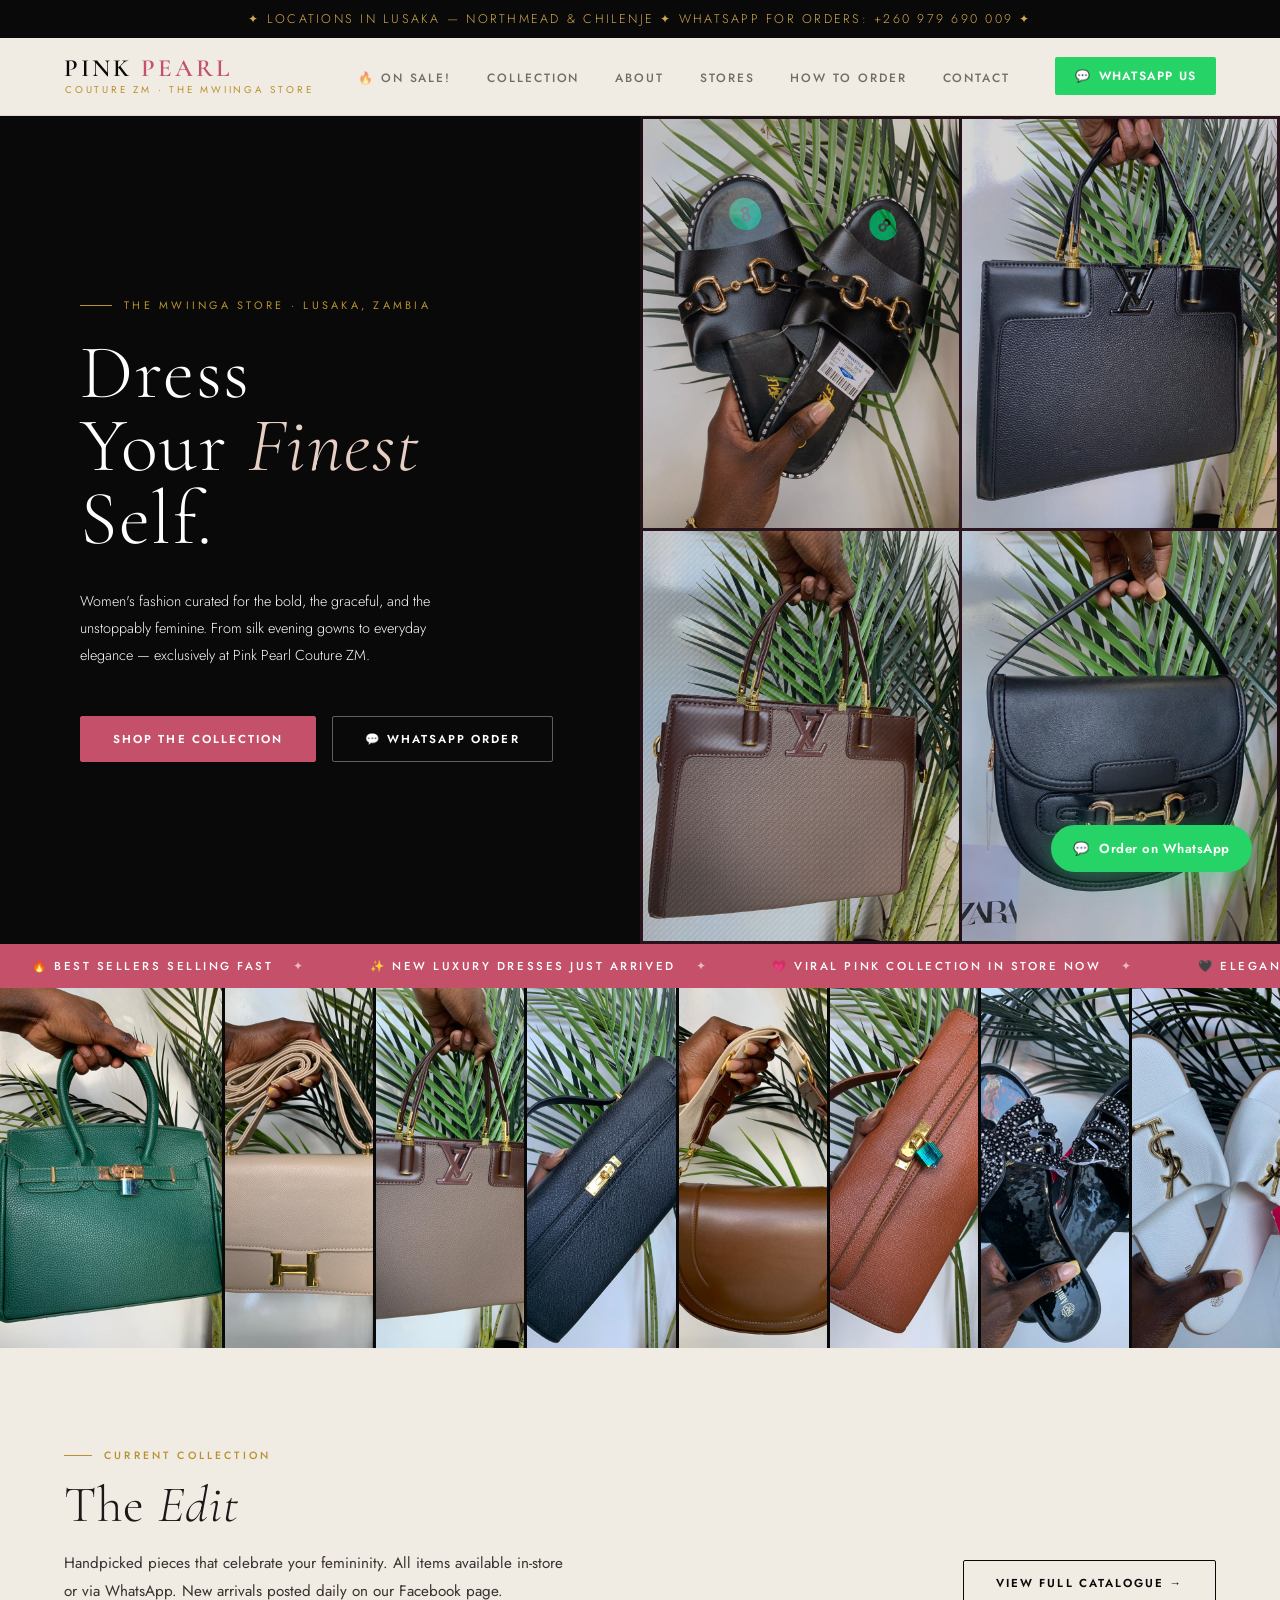
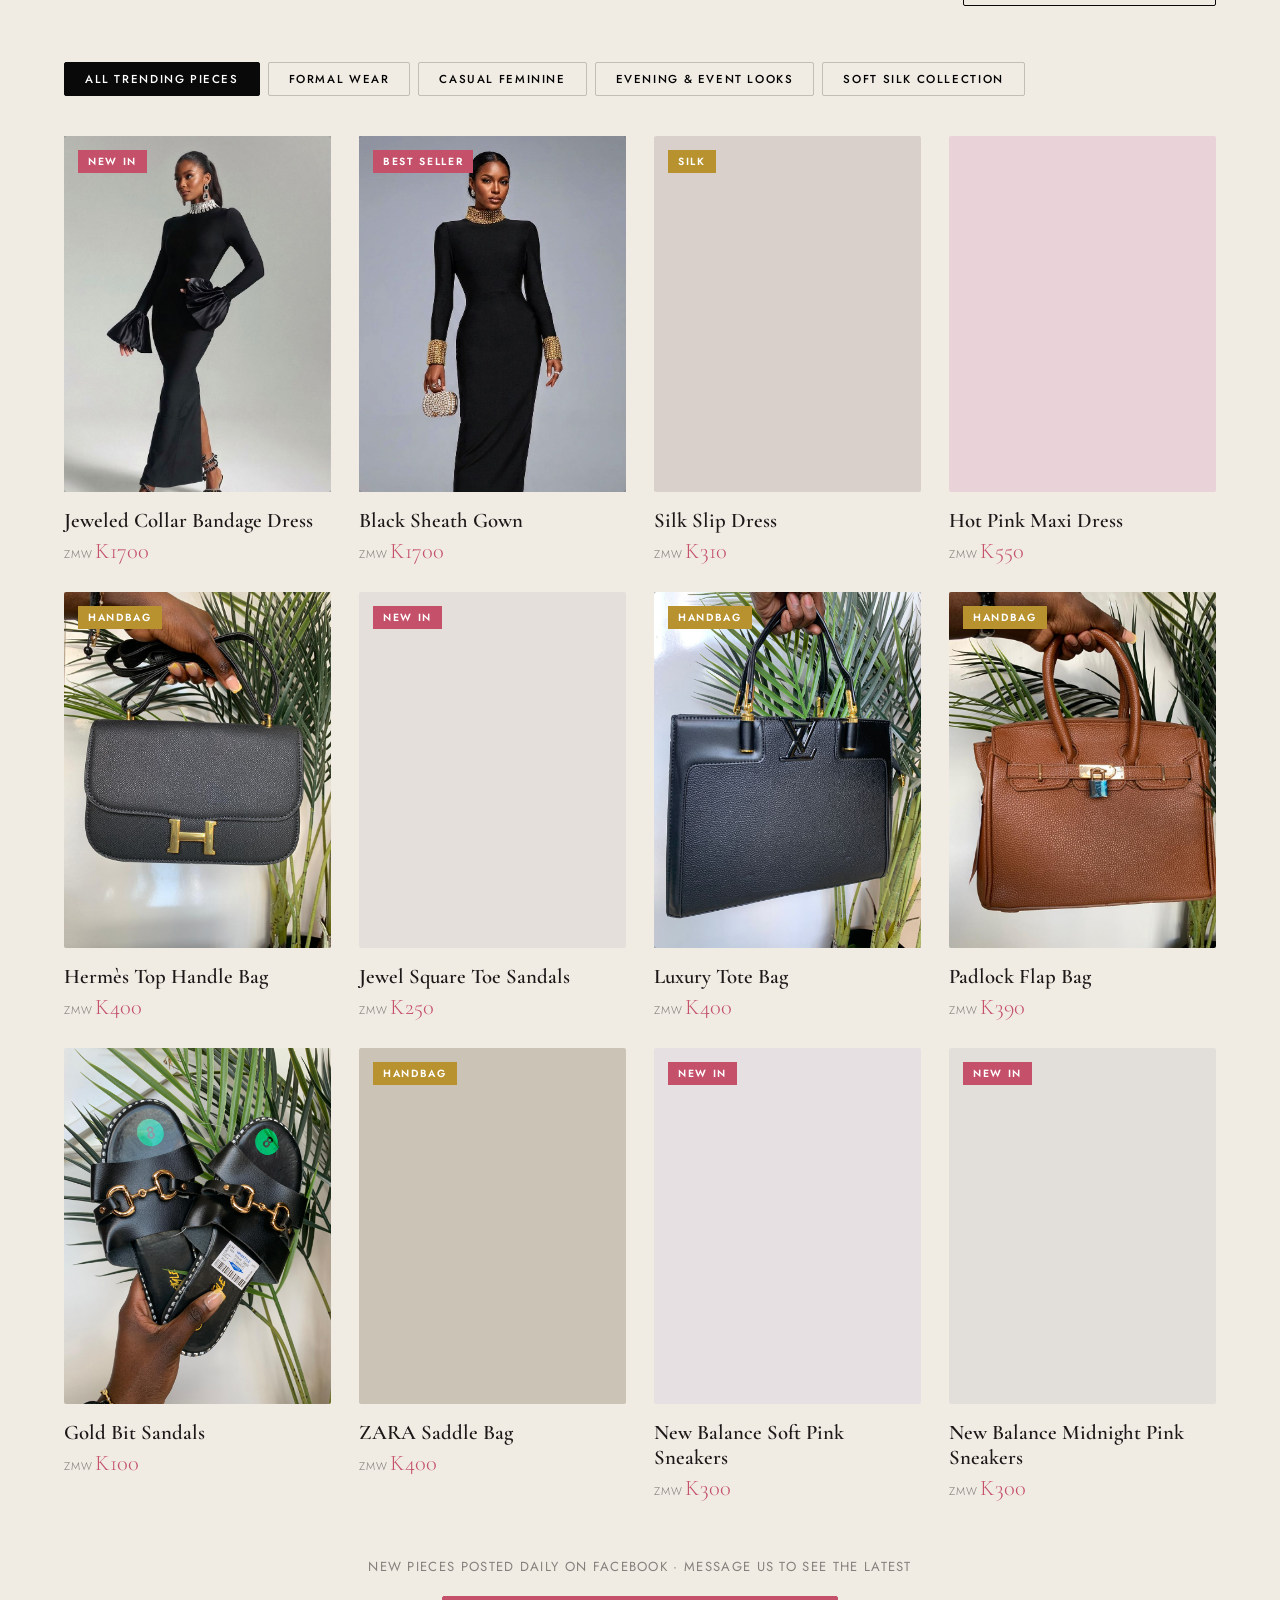
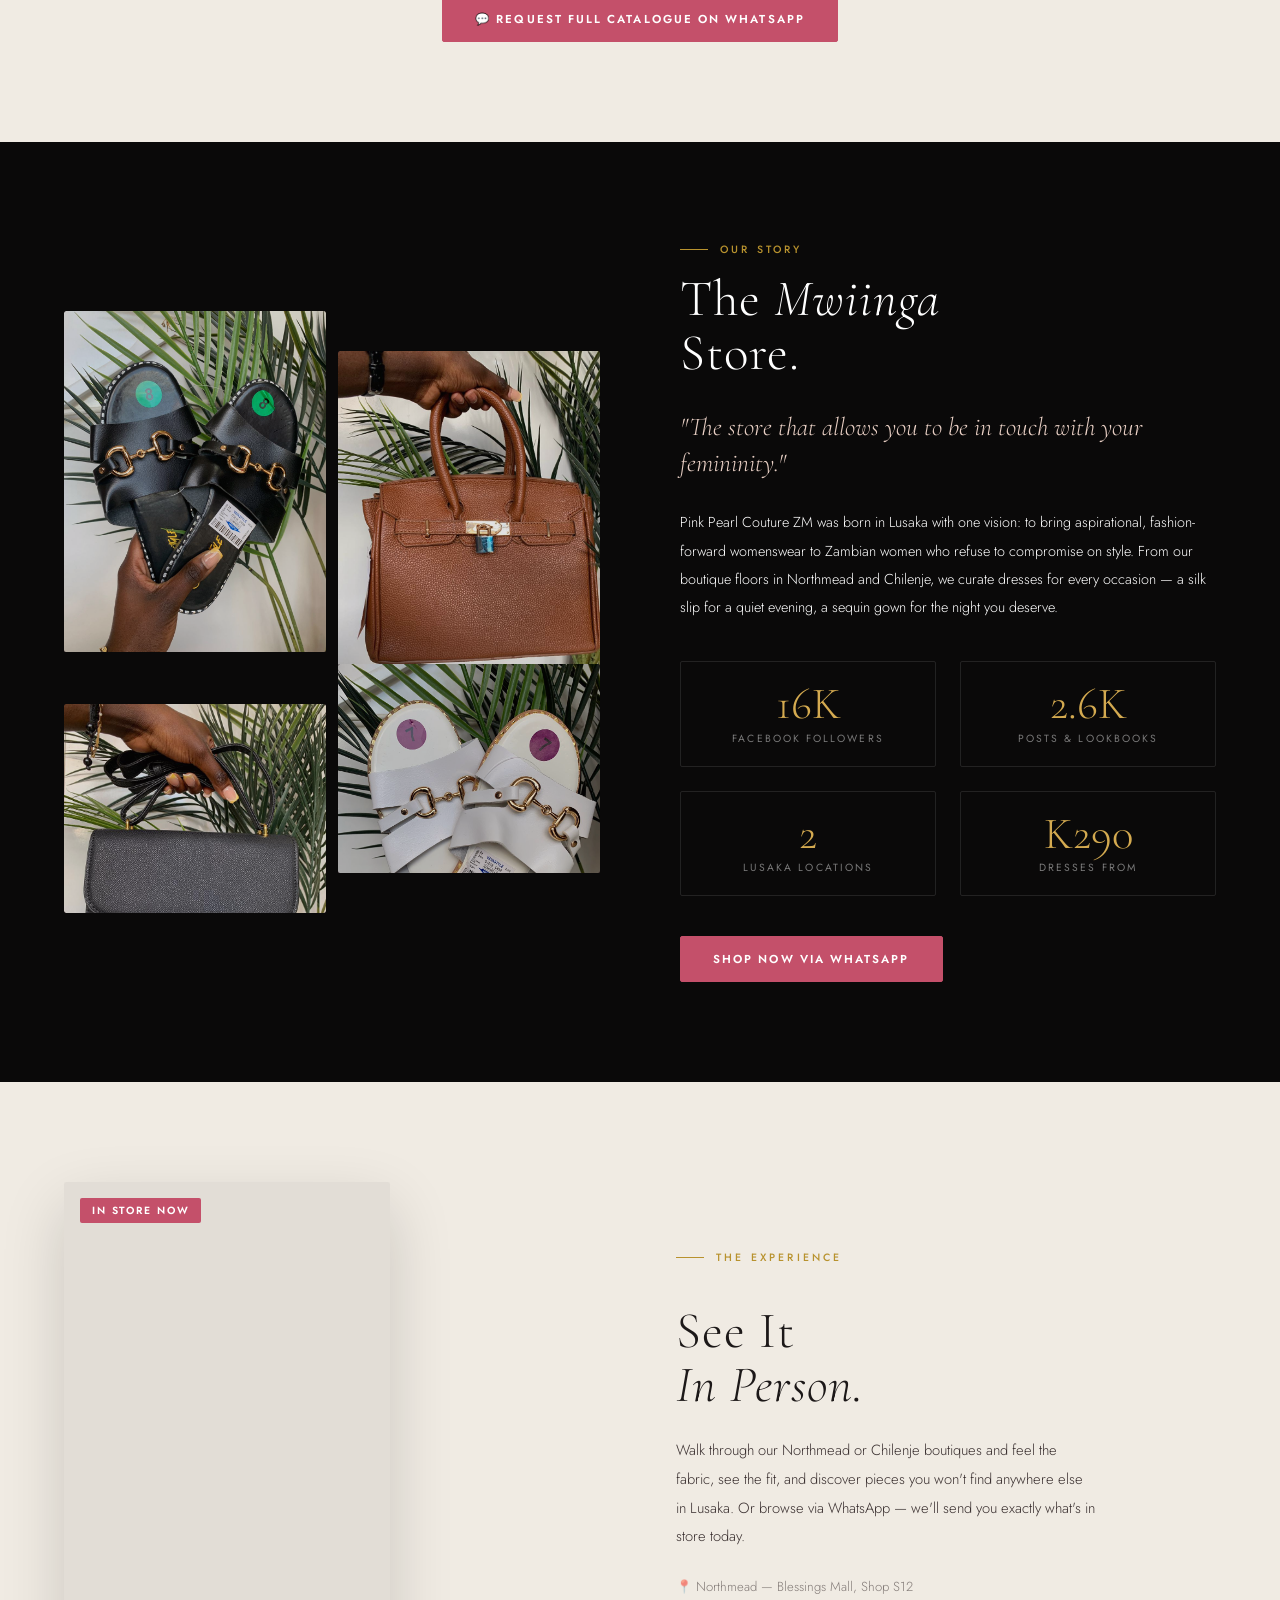
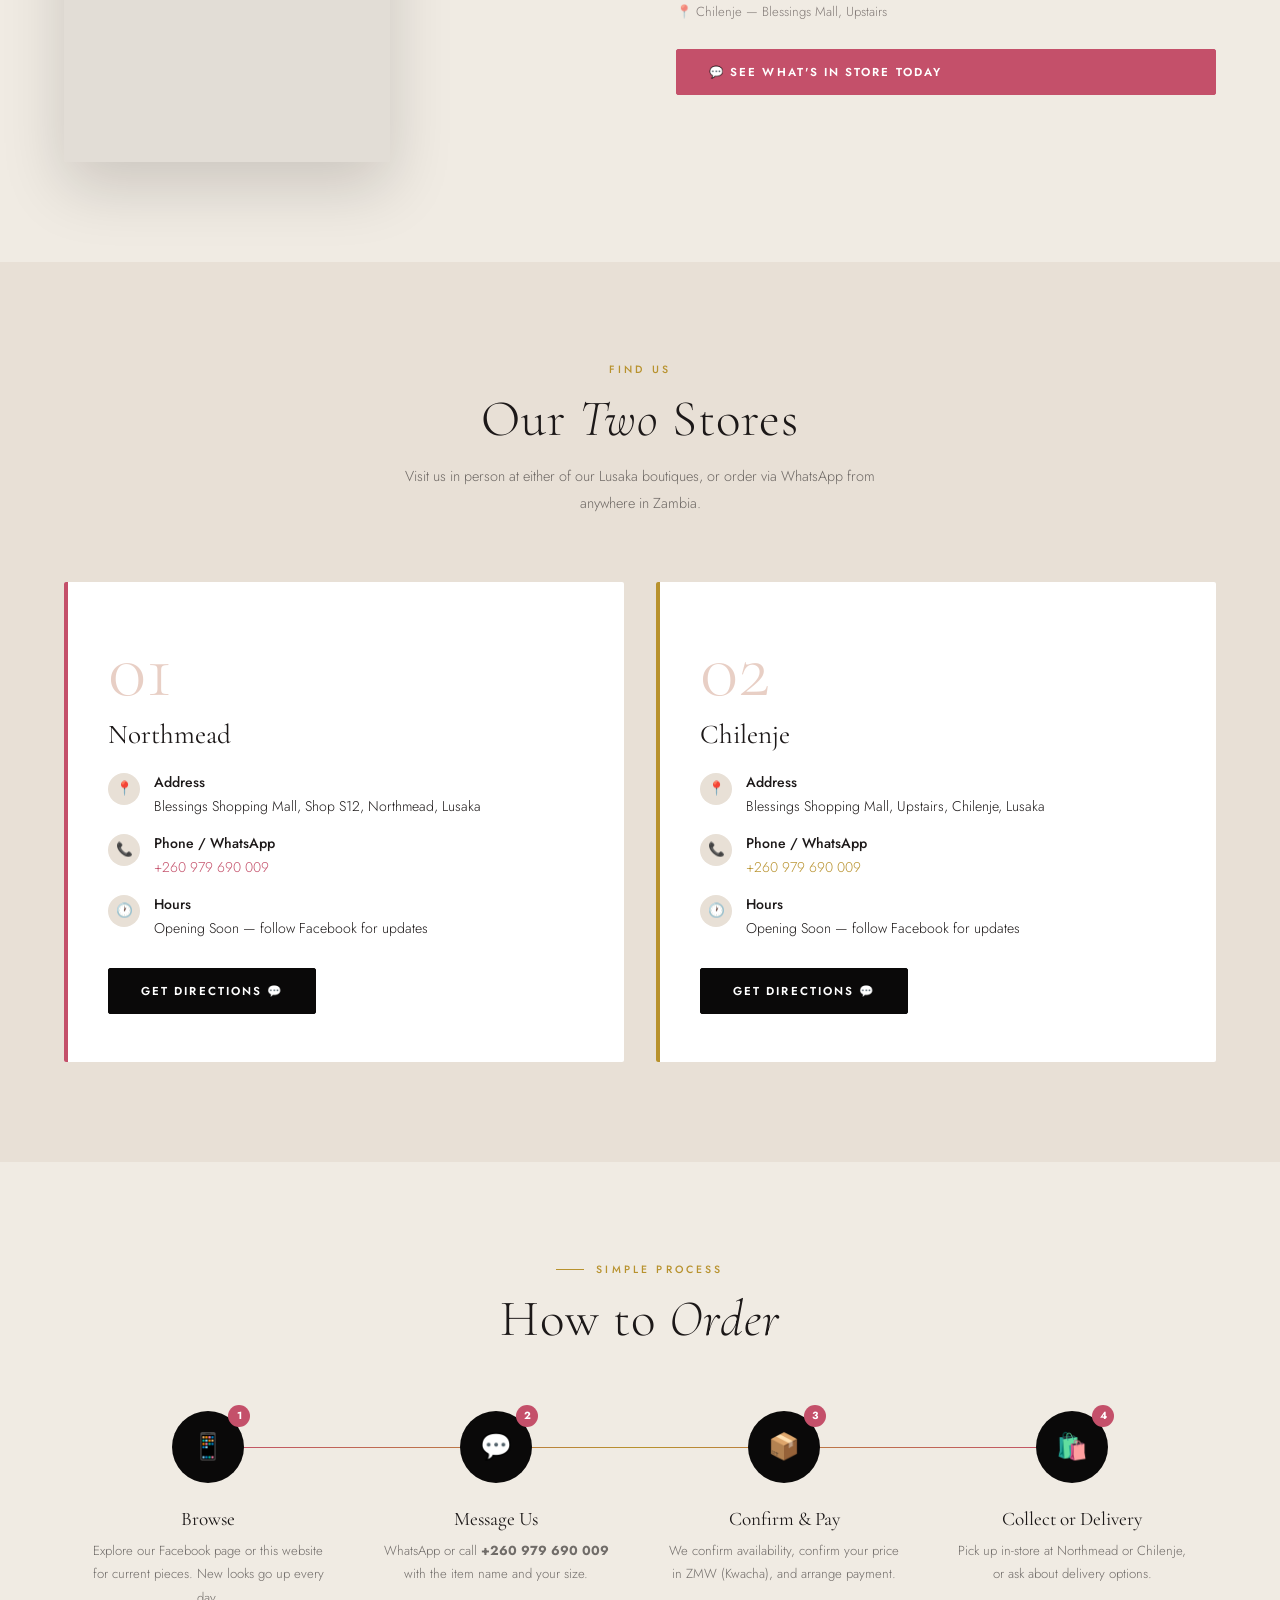
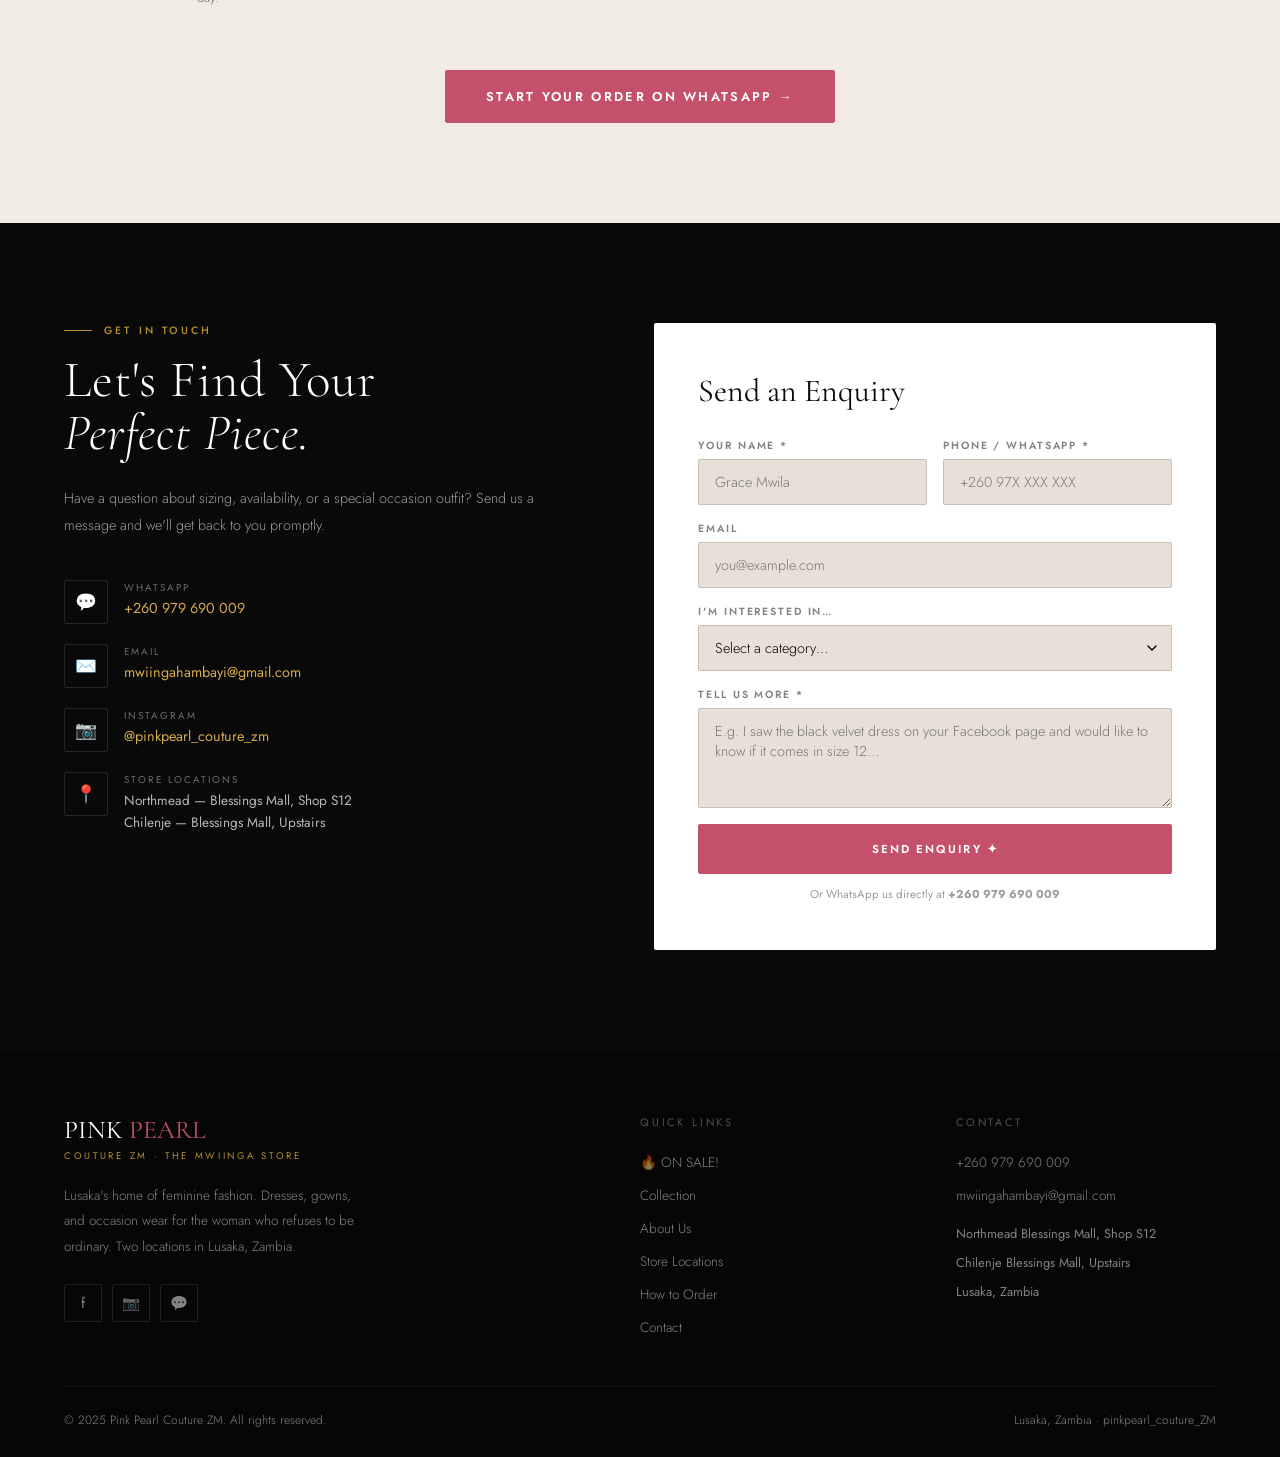
==== commit dff21084: "Enabled Enquiry Form Functionality and optimized project for efficiency" ====
--- a/index.html
+++ b/index.html
@@ -22,8 +22,6 @@
 
 <meta name="theme-color" content="#ff2b75" />
 
-<meta name="viewport" content="width=device-width, initial-scale=1.0" />
-
 <!-- OPEN GRAPH / FACEBOOK -->
 <meta property="og:type" content="website" />
 
@@ -39,12 +37,12 @@
 
 <meta
   property="og:image"
-  content="./assets/images/gallery/WhatsApp%20Image%202026-05-29%20at%2011.19.01.jpeg"
+  content="https://yourdomain.com/assets/images/gallery/WhatsApp%20Image%202026-05-29%20at%2011.19.01.jpeg"
 />
 
 <meta
   property="og:url"
-  content="https://YOUR-DOMAIN.com"
+  content="https://yourdomain.com"
 />
 
 <meta property="og:site_name" content="Pink Pearl Couture ZM" />
@@ -64,17 +62,19 @@
 
 <meta
   name="twitter:image"
-  content="./assets/images/gallery/WhatsApp%20Image%202026-05-29%20at%2011.19.01.jpeg"
+  content="https://yourdomain.com/assets/images/gallery/WhatsApp%20Image%202026-05-29%20at%2011.19.01.jpeg"
 />
 
 <!-- CANONICAL -->
 <link
   rel="canonical"
-  href="https://YOUR-DOMAIN.com"
+  href="https://yourdomain.com"
 />
   <link rel="preconnect" href="https://fonts.googleapis.com" />
+  <link rel="preconnect" href="https://fonts.gstatic.com" crossorigin />
   <link href="https://fonts.googleapis.com/css2?family=Cormorant+Garamond:ital,wght@0,300;0,400;0,600;1,300;1,400&family=Jost:wght@300;400;500;600&display=swap" rel="stylesheet" />
-    <link rel="stylesheet" href="./assets/css/style.css" />
+  <link rel="preload" as="image" href="./assets/images/gallery/WhatsApp%20Image%202026-05-29%20at%2011.19.01.jpeg" fetchpriority="high" />
+  <link rel="stylesheet" href="./assets/css/style.css" />
 </head>
 <body>
 
@@ -99,7 +99,7 @@
       <li><a href="#contact">Contact</a></li>
     </ul>
     <div class="nav__actions">
-      <a href="https://wa.me/260979690009" class="nav__wa">
+      <a href="https://wa.me/260979690009" class="nav__wa" target="_blank" rel="noopener noreferrer">
         <span>💬</span> WhatsApp Us
       </a>
     </div>
@@ -552,7 +552,7 @@
       <div class="about__visual">
 
         <div class="about__photo">
-          <div class="about__photo-inner" style="padding-top:130%;position:relative;">
+          <div class="about__photo-inner">
             <img src="./assets/images/gallery/WhatsApp%20Image%202026-05-29%20at%2011.18.35.jpeg"
                  alt="Pink Pearl Couture — The Mwiinga Store"
                  class="about__photo-img"
@@ -561,7 +561,7 @@
         </div>
 
         <div class="about__photo">
-          <div class="about__photo-inner" style="padding-top:130%;position:relative;background:#1e1520;">
+          <div class="about__photo-inner" style="background:#1e1520;">
             <img src="./assets/images/gallery/WhatsApp%20Image%202026-05-29%20at%2011.19.00%20%281%29.jpeg"
                  alt="Pink Pearl Couture — Evening Collection"
                  class="about__photo-img"
@@ -570,7 +570,7 @@
         </div>
 
         <div class="about__photo">
-          <div class="about__photo-inner" style="padding-top:80%;position:relative;background:#231318;">
+          <div class="about__photo-inner" style="padding-top:80%;background:#231318;">
             <img src="./assets/images/gallery/WhatsApp%20Image%202026-05-29%20at%2011.18.58.jpeg"
                  alt="Pink Pearl Couture — Feminine Style"
                  class="about__photo-img"
@@ -579,7 +579,7 @@
         </div>
 
         <div class="about__photo">
-          <div class="about__photo-inner" style="padding-top:80%;position:relative;background:#1a0d12;">
+          <div class="about__photo-inner" style="padding-top:80%;background:#1a0d12;">
             <img src="./assets/images/gallery/WhatsApp%20Image%202026-05-29%20at%2011.18.41.jpeg"
                  alt="Pink Pearl Couture — Luxury Pieces"
                  class="about__photo-img"
@@ -837,16 +837,16 @@
           <div class="form-row">
             <div class="fg">
               <label for="cf-name">Your Name *</label>
-              <input type="text" id="cf-name" placeholder="Grace Mwila" />
+              <input type="text" id="cf-name" placeholder="Grace Mwila" autocomplete="name" />
             </div>
             <div class="fg">
               <label for="cf-phone">Phone / WhatsApp *</label>
-              <input type="tel" id="cf-phone" placeholder="+260 97X XXX XXX" />
+              <input type="tel" id="cf-phone" placeholder="+260 97X XXX XXX" autocomplete="tel" />
             </div>
           </div>
           <div class="fg">
             <label for="cf-email">Email</label>
-            <input type="email" id="cf-email" placeholder="you@example.com" />
+            <input type="email" id="cf-email" placeholder="you@example.com" autocomplete="email" />
           </div>
           <div class="fg">
             <label for="cf-interest">I'm interested in…</label>
@@ -894,9 +894,9 @@
           Lusaka's home of feminine fashion. Dresses, gowns, and occasion wear for the woman who refuses to be ordinary. Two locations in Lusaka, Zambia.
         </p>
         <div class="footer__social">
-          <a href="https://www.facebook.com/share/17P2yQg5Ns/" target="_blank" title="Facebook">f</a>
-          <a href="https://www.instagram.com/pinkpearl_couture_zm" target="_blank" title="Instagram">📷</a>
-          <a href="https://wa.me/260979690009" target="_blank" title="WhatsApp">💬</a>
+          <a href="https://www.facebook.com/share/17P2yQg5Ns/" target="_blank" rel="noopener noreferrer" title="Facebook">f</a>
+          <a href="https://www.instagram.com/pinkpearl_couture_zm" target="_blank" rel="noopener noreferrer" title="Instagram">📷</a>
+          <a href="https://wa.me/260979690009" target="_blank" rel="noopener noreferrer" title="WhatsApp">💬</a>
         </div>
       </div>
       <div>
@@ -930,11 +930,11 @@
 
 <!-- WHATSAPP FLOATING BUTTON -->
 <div class="wa-float">
-  <a href="https://wa.me/260979690009?text=Hi%2C%20I%27m%20interested%20in%20your%20collection" target="_blank">
+  <a href="https://wa.me/260979690009?text=Hi%2C%20I%27m%20interested%20in%20your%20collection" target="_blank" rel="noopener noreferrer">
     💬 <span class="wa-float-label">Order on WhatsApp</span>
   </a>
 </div>
 
-  <script src="./assets/js/main.js"></script>
+  <script src="./assets/js/main.js" defer></script>
 </body>
 </html>
--- a/assets/css/style.css
+++ b/assets/css/style.css
@@ -260,6 +260,7 @@
       border-color: var(--black);
     }
     .btn-outline-dark:hover { background: var(--black); color: #fff; }
+    .btn:disabled { opacity: 0.55; cursor: not-allowed; pointer-events: none; }
 
     .hero__right {
       position: relative;
@@ -555,6 +556,7 @@
     }
     .about__photo-inner {
       padding-top: 130%;
+      position: relative;
       background: #1a0f12;
       display: flex;
       align-items: center;
@@ -824,6 +826,7 @@
       border: 1px solid rgba(10,9,9,0.15);
       border-radius: 2px;
       background: var(--pearl);
+      font-family: var(--ff-body);
       font-size: 0.9rem;
       font-weight: 300;
       outline: none;
